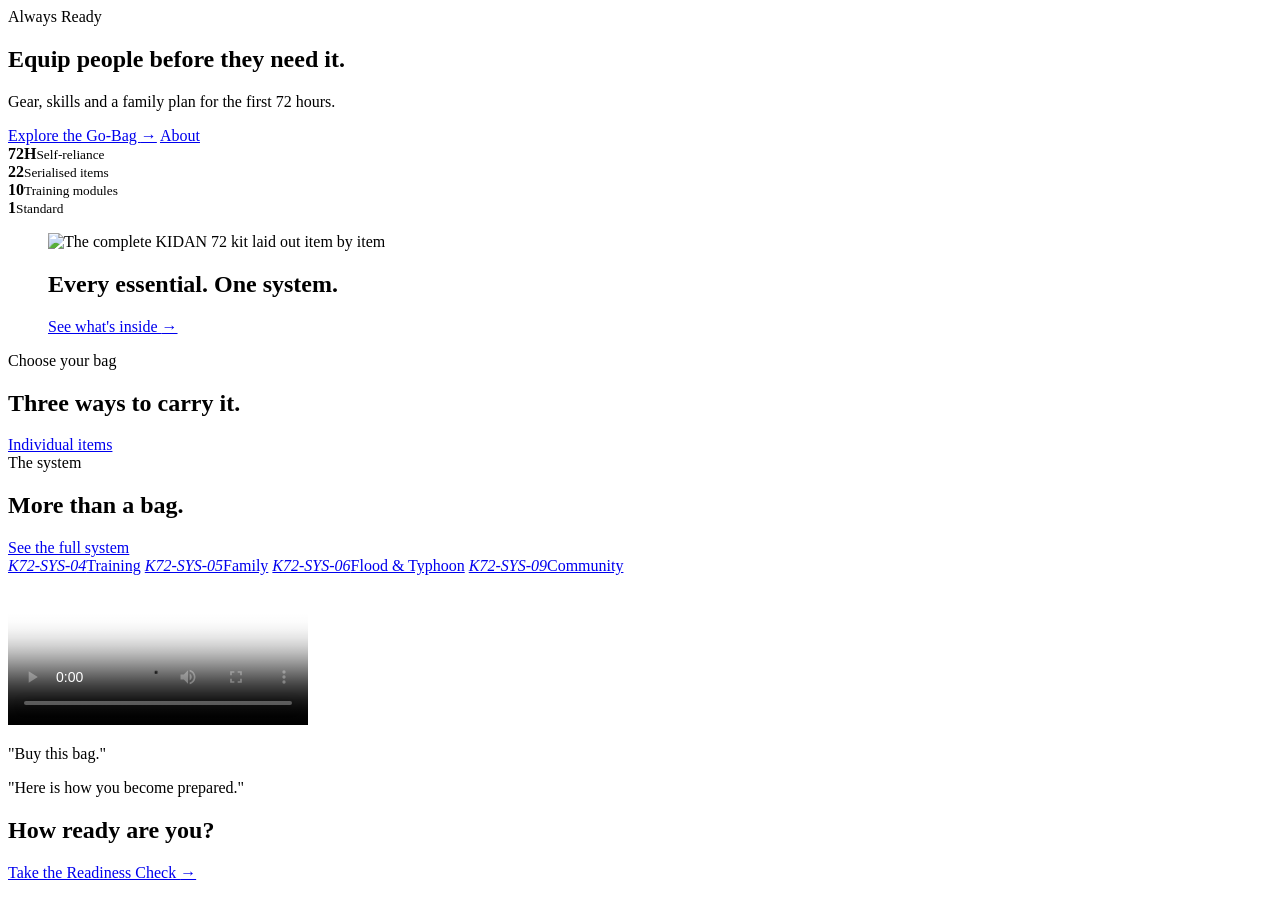
==== index.html @ 96b11bfc "Add files via upload" ====
<!DOCTYPE html>
<html lang="en">
<head>
  <meta charset="UTF-8">
  <meta name="viewport" content="width=device-width, initial-scale=1">
  <title>KIDAN 72 — Always Ready.</title>
  <meta name="description" content="KIDAN 72 is a Philippine typhoon and flood preparedness system: a serialised 72-hour Go-Bag, training, family drills and community readiness.">
  <meta property="og:title" content="KIDAN 72 — Always Ready.">
  <meta property="og:description" content="KIDAN 72 is a Philippine typhoon and flood preparedness system: a serialised 72-hour Go-Bag, training, family drills and community readiness.">
  <meta property="og:type" content="website">
  <meta name="theme-color" content="#F5F0E7">
  <link rel="icon" href="assets/img/favicon.png">
  <link rel="preconnect" href="https://fonts.googleapis.com">
  <link rel="preconnect" href="https://fonts.gstatic.com" crossorigin>
  <link rel="stylesheet" href="https://fonts.googleapis.com/css2?family=Barlow+Condensed:wght@500;600;700&family=Barlow:wght@400;500;600&family=IBM+Plex+Mono:wght@400;500&display=swap">
  <link rel="stylesheet" href="css/style.css">
</head>
<body data-page="home">
  <header id="site-header"></header>

  <main>
    <!-- Hero: full photo (wide photo on desktop, tall photo on phones) -->
    <section class="hero-bg">
      <div class="hero-bg-media" aria-hidden="true">
        <picture>
          <source media="(max-width: 760px)" srcset="assets/img/hero-phone.jpg">
          <img src="assets/img/hero.jpg" alt="" fetchpriority="high" onerror="this.remove()">
        </picture>
      </div>
      <div class="wrap">
        <div class="hero-copy">
          <span class="eyebrow">Always Ready</span>
          <h1>Equip people <span class="accent">before they need it.</span></h1>
          <p class="lede">Gear, skills and a family plan for the first 72 hours.</p>
          <div class="btn-row">
            <a class="btn btn-primary" href="gobag.html">Explore the Go-Bag <span class="arrow">→</span></a>
            <a class="btn btn-ghost" href="about.html">About</a>
          </div>
        </div>
      </div>
    </section>

    <!-- Key figures -->
    <div class="wrap">
      <div class="stats">
        <div class="stat"><b>72<span>H</span></b><small>Self-reliance</small></div>
        <div class="stat"><b>22</b><small>Serialised items</small></div>
        <div class="stat"><b>10</b><small>Training modules</small></div>
        <div class="stat"><b>1</b><small>Standard</small></div>
      </div>
    </div>

    <!-- Kit photo -->
    <section class="section">
      <div class="wrap">
        <figure class="photo-banner frame">
          <img src="assets/img/photo-kit.jpg" alt="The complete KIDAN 72 kit laid out item by item" loading="lazy">
          <figcaption>
            <h2>Every essential. One system.</h2>
            <a class="btn btn-primary" href="gobag.html">See what's inside <span class="arrow">→</span></a>
          </figcaption>
        </figure>
      </div>
    </section>

    <!-- Bags -->
    <section class="section sand">
      <div class="wrap">
        <div class="section-head split">
          <div class="stack">
            <span class="eyebrow">Choose your bag</span>
            <h2>Three ways to carry it.</h2>
          </div>
          <a class="btn btn-ghost" href="gobag.html#items">Individual items</a>
        </div>
        <div class="bag-lineup" id="bags"></div>
      </div>
    </section>

    <!-- System as photo tiles -->
    <section class="section">
      <div class="wrap">
        <div class="section-head split">
          <div class="stack">
            <span class="eyebrow">The system</span>
            <h2>More than a bag.</h2>
          </div>
          <a class="btn btn-ghost" href="system.html">See the full system</a>
        </div>
        <div class="tiles">
          <a class="tile tile-wide" href="training.html"><img src="assets/img/photo-training.jpg" alt="" loading="lazy"><span><em>K72-SYS-04</em>Training</span></a>
          <a class="tile" href="system.html#family"><img src="assets/img/photo-family.jpg" alt="" loading="lazy"><span><em>K72-SYS-05</em>Family</span></a>
          <a class="tile" href="system.html#flood"><img src="assets/img/photo-flood.jpg" alt="" loading="lazy"><span><em>K72-SYS-06</em>Flood &amp; Typhoon</span></a>
          <a class="tile tile-wide" href="system.html#community"><img src="assets/img/photo-community.jpg" alt="" loading="lazy"><span><em>K72-SYS-09</em>Community</span></a>
        </div>
      </div>
    </section>

    <!-- Film -->
    <section class="section sand">
      <div class="wrap film-solo">
        <div class="frame">
          <video src="assets/video/kidan72-system-film.mp4" poster="assets/img/posters/system-film.jpg" controls playsinline preload="metadata"></video>
        </div>
      </div>
    </section>

    <!-- Approach, in one line -->
    <section class="section tight">
      <div class="wrap statement">
        <p class="old">"Buy this bag."</p>
        <p class="new">"Here is how you become prepared."</p>
      </div>
    </section>

    <!-- CTA -->
    <section class="cta-band">
      <div class="wrap">
        <h2>How ready are you?</h2>
        <a class="btn" href="readiness.html">Take the Readiness Check <span class="arrow">→</span></a>
      </div>
    </section>
  </main>

  <footer id="site-footer"></footer>

  <script src="js/data.js"></script>
  <script src="js/site.js"></script>
  <script src="js/home.js"></script>
</body>
</html>
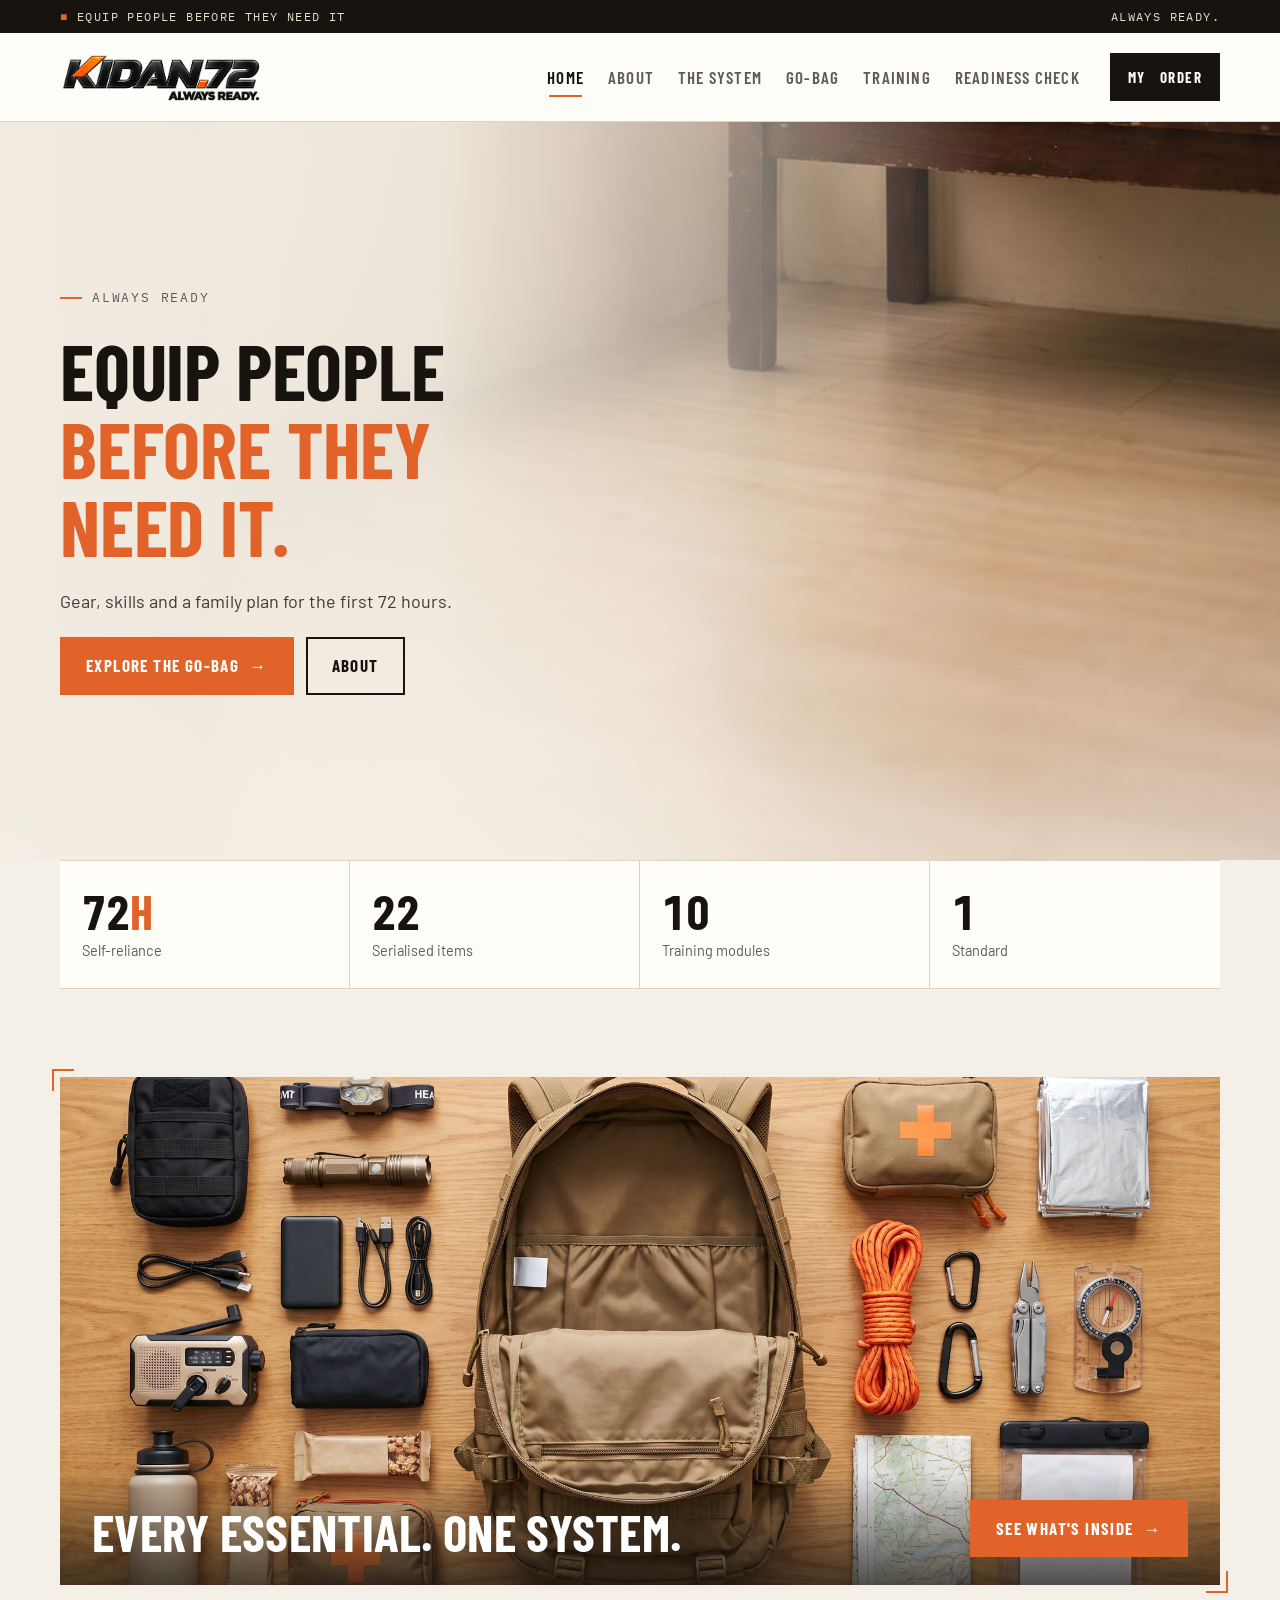
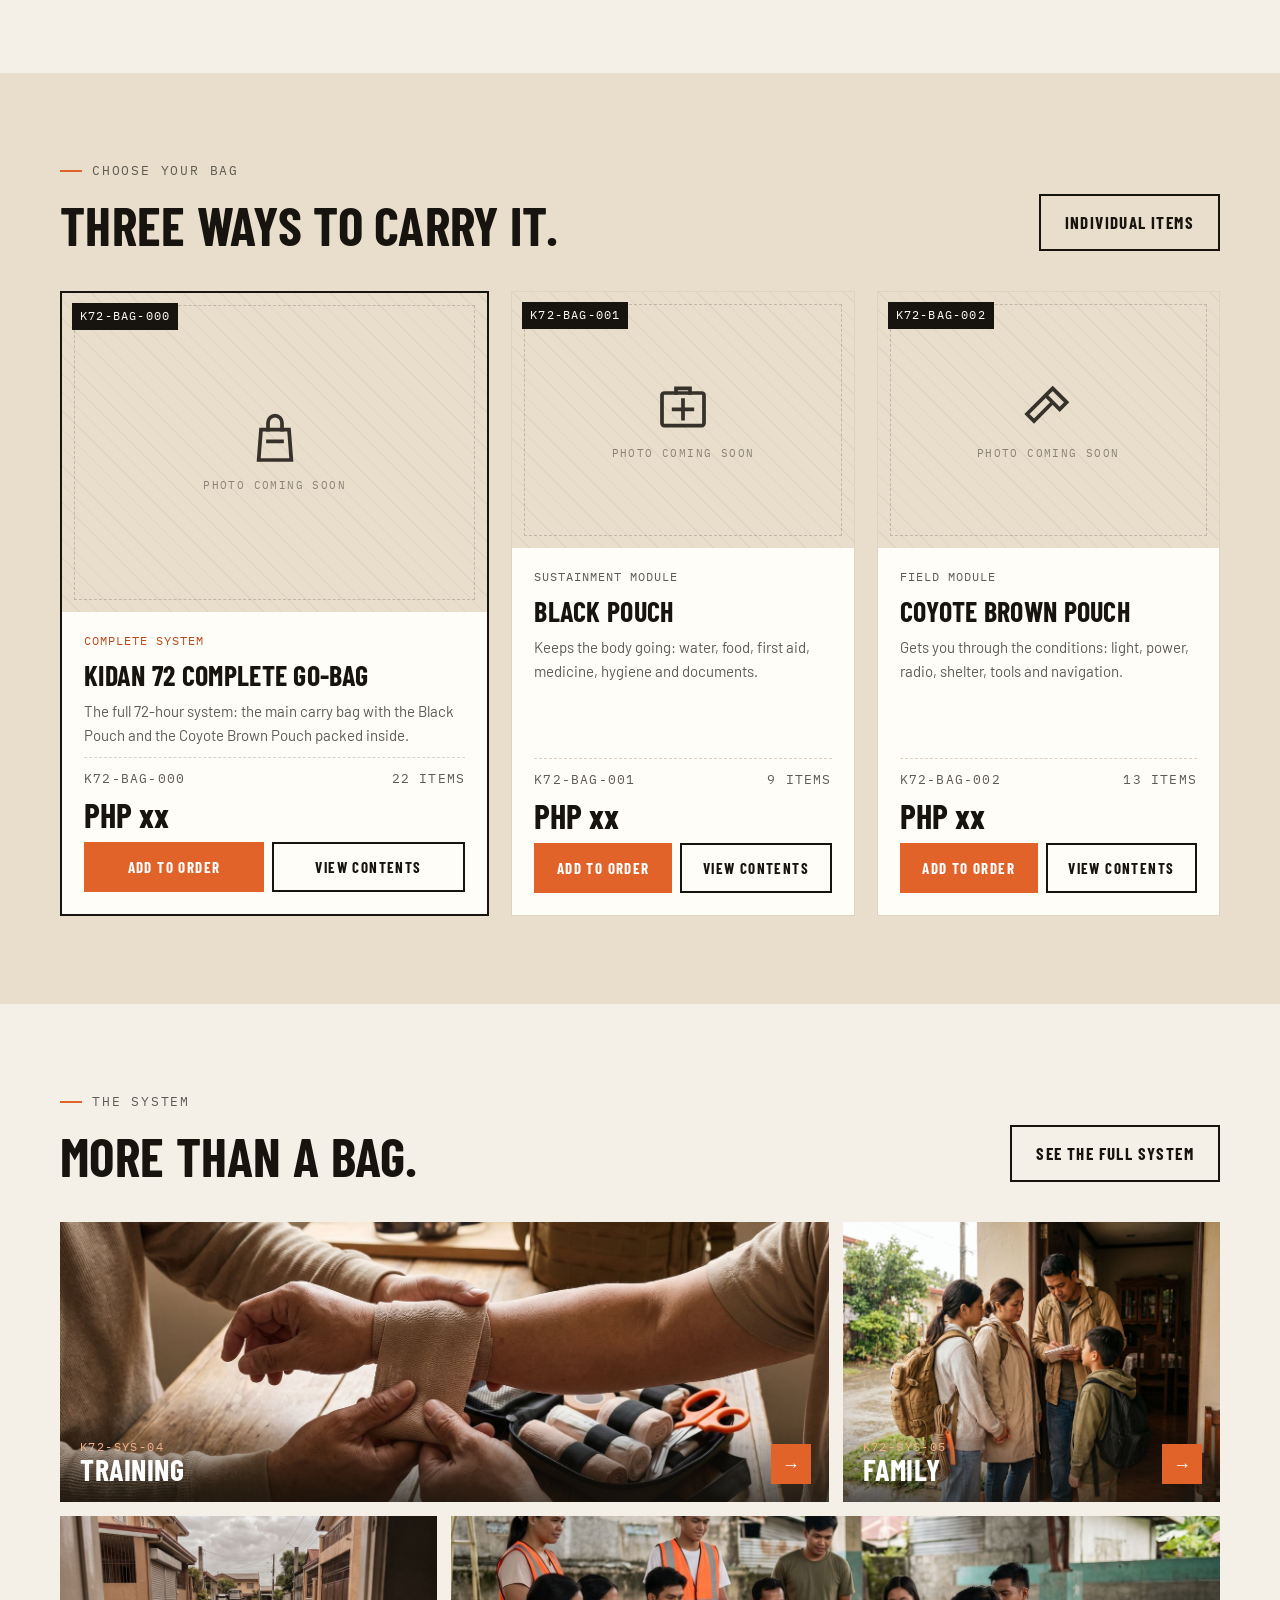
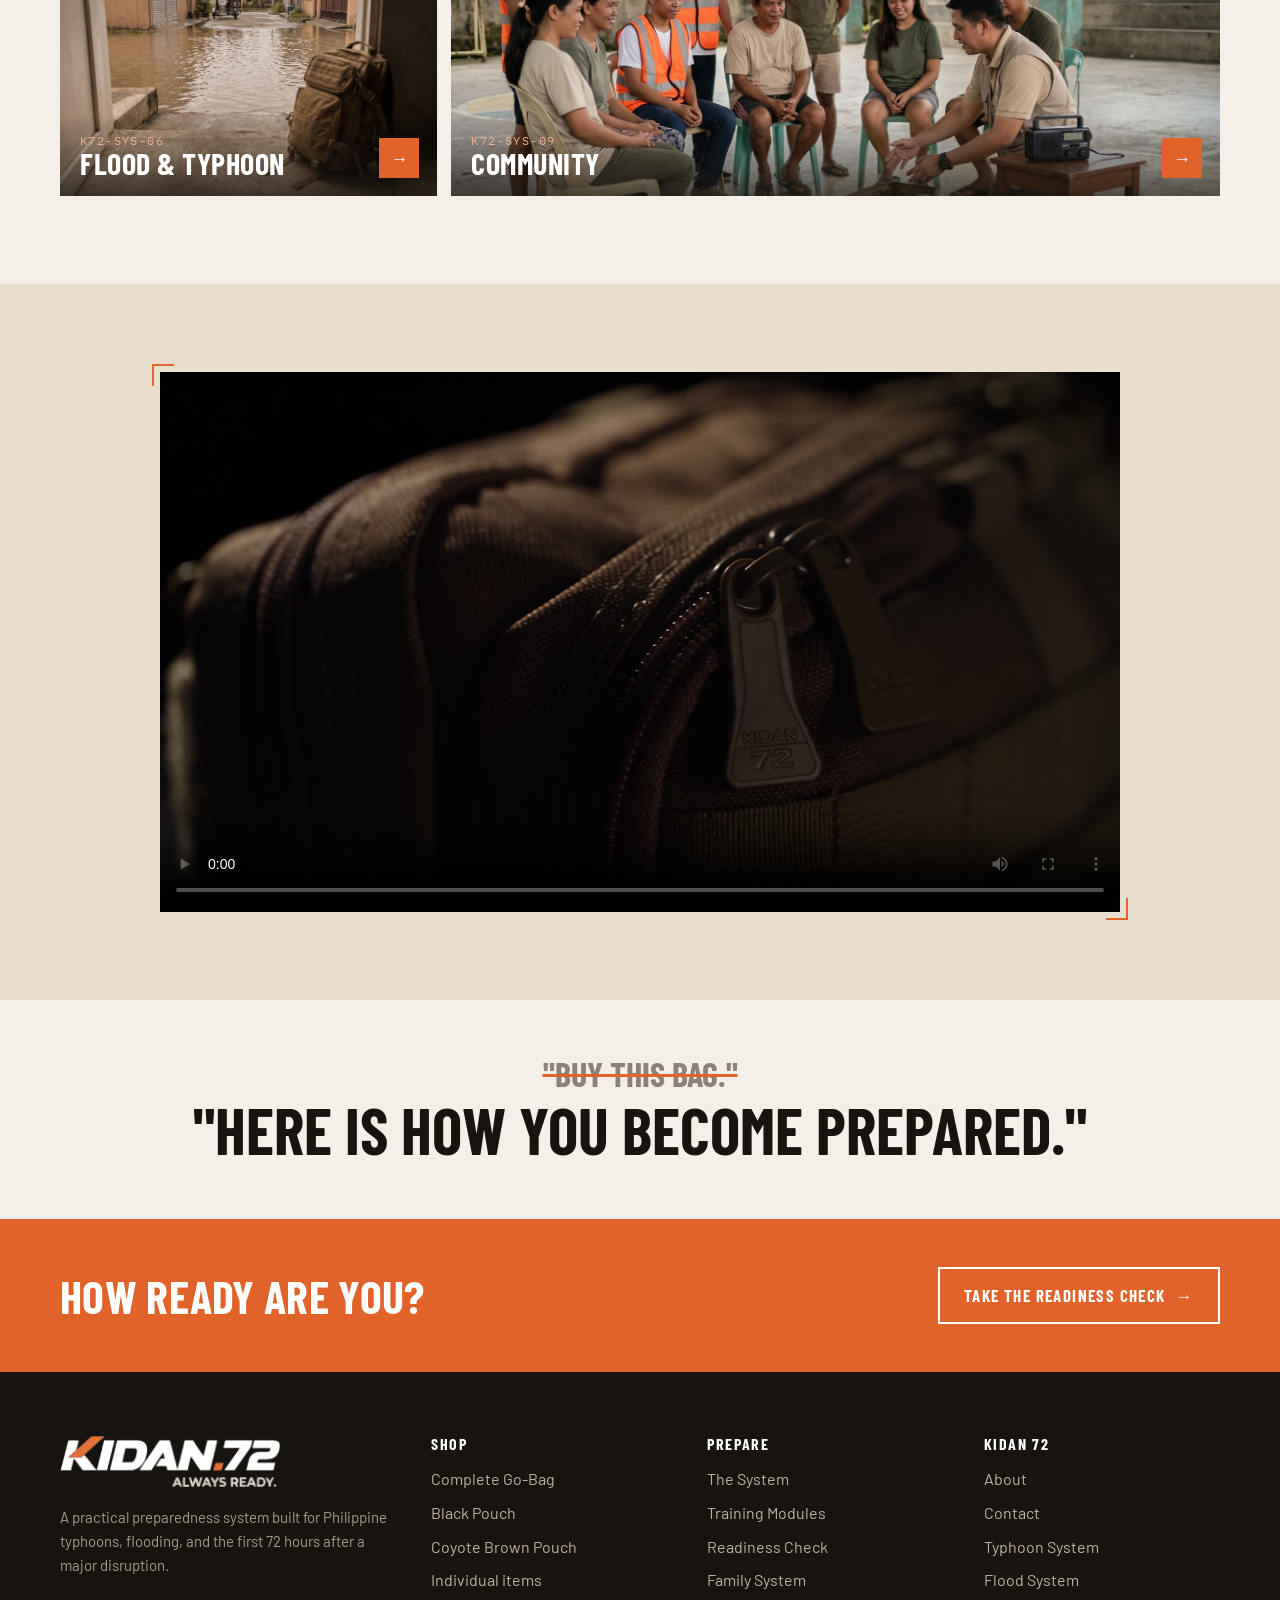
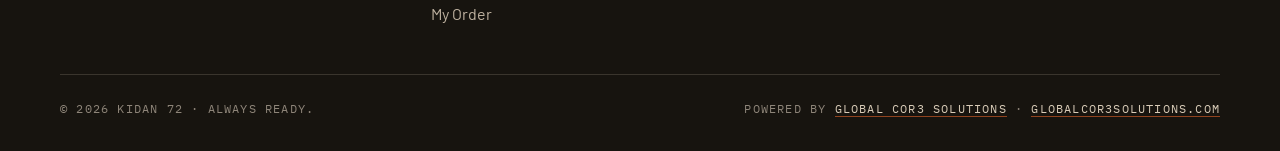
==== commit 6dd06e63: "Hero video and new gold logo" ====
--- a/index.html
+++ b/index.html
@@ -19,13 +19,14 @@
   <header id="site-header"></header>
 
   <main>
-    <!-- Hero: full photo (wide photo on desktop, tall photo on phones) -->
+    <!-- Hero: background video (photo shows first, and stays if the video can't play) -->
     <section class="hero-bg">
       <div class="hero-bg-media" aria-hidden="true">
         <picture>
           <source media="(max-width: 760px)" srcset="assets/img/hero-phone.jpg">
           <img src="assets/img/hero.jpg" alt="" fetchpriority="high" onerror="this.remove()">
         </picture>
+        <video class="hero-video" data-src="assets/video/kidan72-hero.mp4" data-src-mobile="assets/video/kidan72-hero-mobile.mp4" muted loop playsinline preload="none"></video>
       </div>
       <div class="wrap">
         <div class="hero-copy">
--- a/css/style.css
+++ b/css/style.css
@@ -0,0 +1,688 @@
+/* =========================================================
+   KIDAN 72 — Site stylesheet
+   Layout: light field-manual. Paper ground, black type,
+   orange used sparingly as the signal colour. Serial labels
+   and corner brackets carry the tactical character.
+   ========================================================= */
+
+:root {
+  /* Colour */
+  --paper: #F5F0E7;       /* page ground */
+  --card: #FFFDF8;        /* raised surfaces */
+  --sand: #E9DDCB;        /* soft panels */
+  --tan: #C59F78;         /* logo tan */
+  --ink: #17140F;         /* logo black */
+  --steel: #5E5A55;       /* "ALWAYS READY." grey */
+  --muted: #8A8279;
+  --orange: #E2632A;      /* logo orange */
+  --orange-dark: #B9481A;
+  --line: #DED2C0;
+  --ok: #3F7A4A;
+
+  /* Type */
+  --f-display: "Barlow Condensed", "Arial Narrow", Arial, sans-serif;
+  --f-body: "Barlow", "Segoe UI", Helvetica, Arial, sans-serif;
+  --f-mono: "IBM Plex Mono", ui-monospace, Menlo, Consolas, monospace;
+
+  /* Scale */
+  --s-1: 13px; --s0: 16px; --s1: 18px; --s2: 22px; --s3: 28px; --s4: 40px; --s5: 56px;
+  --wrap: 1200px;
+  --gutter: 20px;
+  color-scheme: light;
+}
+
+*, *::before, *::after { box-sizing: border-box; }
+html { scroll-behavior: smooth; }
+body {
+  margin: 0;
+  background: var(--paper);
+  color: var(--ink);
+  font-family: var(--f-body);
+  font-size: var(--s0);
+  line-height: 1.6;
+  -webkit-font-smoothing: antialiased;
+}
+img, video { max-width: 100%; display: block; }
+a { color: inherit; }
+:focus-visible { outline: 2px solid var(--orange); outline-offset: 3px; }
+@media (prefers-reduced-motion: reduce) { * { animation: none !important; transition: none !important; scroll-behavior: auto !important; } }
+
+.wrap { max-width: var(--wrap); margin: 0 auto; padding-inline: var(--gutter); }
+
+/* ---------- Type ---------- */
+h1, h2, h3, h4 { font-family: var(--f-display); font-weight: 700; text-transform: uppercase; line-height: 1; margin: 0; letter-spacing: .3px; text-wrap: balance; }
+h1 { font-size: clamp(44px, 6.4vw, 78px); letter-spacing: -.2px; }
+h2 { font-size: clamp(32px, 4.2vw, var(--s5)); }
+h3 { font-size: var(--s3); }
+h4 { font-size: var(--s2); }
+p { margin: 0; max-width: 66ch; }
+.lede { font-size: var(--s1); color: var(--steel); }
+.eyebrow {
+  font-family: var(--f-mono); font-size: var(--s-1); letter-spacing: 1.8px; text-transform: uppercase;
+  color: var(--steel); display: inline-flex; align-items: center; gap: 10px;
+}
+.eyebrow::before { content: ""; width: 22px; height: 2px; background: var(--orange); }
+.serial { font-family: var(--f-mono); font-size: 12.5px; letter-spacing: 1.2px; color: var(--steel); text-transform: uppercase; font-variant-numeric: tabular-nums; }
+.accent { color: var(--orange); }
+
+/* ---------- Header ---------- */
+.site-header { position: sticky; top: env(safe-area-inset-top, 0px); z-index: 50; background: rgba(255, 253, 248, .94); backdrop-filter: saturate(1.2) blur(8px); border-bottom: 1px solid var(--line); }
+.topline { background: var(--ink); color: #E9DDCB; font-family: var(--f-mono); font-size: 12px; letter-spacing: 1.4px; text-transform: uppercase; }
+.topline .wrap { display: flex; justify-content: space-between; gap: 16px; padding-block: 7px; flex-wrap: wrap; }
+.topline b { color: var(--orange); font-weight: 500; }
+.nav { display: flex; align-items: center; gap: 20px; padding-block: 14px; }
+.brand img { height: 34px; width: auto; }
+.menu { display: flex; gap: 4px; margin-left: auto; list-style: none; padding: 0; margin-block: 0; }
+.menu a {
+  display: block; padding: 8px 10px; white-space: nowrap; text-decoration: none; font-family: var(--f-display); font-weight: 600;
+  font-size: 17px; letter-spacing: 1.2px; text-transform: uppercase; color: var(--steel); position: relative;
+}
+.menu a:hover { color: var(--ink); }
+.menu a[aria-current="page"] { color: var(--ink); }
+.menu a[aria-current="page"]::after { content: ""; position: absolute; left: 12px; right: 12px; bottom: 2px; height: 2px; background: var(--orange); }
+.nav .btn { padding: 10px 18px; font-size: 15px; }
+.menu-toggle { display: none; margin-left: auto; background: none; border: 1px solid var(--ink); padding: 8px 12px; font-family: var(--f-display); font-weight: 700; letter-spacing: 1.2px; text-transform: uppercase; cursor: pointer; color: var(--ink); }
+
+@media (max-width: 1100px) {
+  .menu-toggle { display: inline-block; }
+  .nav { flex-wrap: wrap; gap: 12px; }
+  .nav .btn { display: none; }
+  .menu { display: none; width: 100%; flex-direction: column; margin-left: 0; border-top: 1px solid var(--line); padding-top: 8px; }
+  .menu.open { display: flex; }
+  .menu a[aria-current="page"]::after { left: 0; right: auto; width: 3px; top: 8px; bottom: 8px; height: auto; }
+  .topline .hide-sm { display: none; }
+}
+
+/* ---------- Buttons ---------- */
+.btn {
+  display: inline-flex; align-items: center; justify-content: center; gap: 10px;
+  font-family: var(--f-display); font-weight: 700; font-size: 17px; letter-spacing: 1.4px; text-transform: uppercase;
+  padding: 13px 24px; text-decoration: none; cursor: pointer; border: 2px solid var(--ink); color: var(--ink); background: transparent;
+  transition: background .15s, color .15s, transform .15s;
+}
+.btn:hover { transform: translateY(-1px); }
+.btn-primary { background: var(--orange); border-color: var(--orange); color: #fff; }
+.btn-primary:hover { background: var(--orange-dark); border-color: var(--orange-dark); }
+.btn-dark { background: var(--ink); color: var(--card); }
+.btn-dark:hover { background: #000; }
+.btn-ghost:hover { background: var(--ink); color: var(--card); }
+.btn .arrow { transition: transform .15s; }
+.btn:hover .arrow { transform: translateX(3px); }
+.btn-row { display: flex; flex-wrap: wrap; gap: 12px; }
+
+/* ---------- Sections ---------- */
+main { display: block; }
+.section { padding-block: 88px; }
+.section.tight { padding-block: 56px; }
+.section.sand { background: var(--sand); }
+.section.ink { background: var(--ink); color: var(--card); }
+.section.ink .eyebrow, .section.ink .lede { color: #C8BBA8; }
+.section-head { display: grid; gap: 14px; margin-bottom: 40px; }
+.section-head.split { grid-template-columns: minmax(0, 1fr) auto; align-items: end; }
+@media (max-width: 760px) { .section-head.split { grid-template-columns: 1fr; } }
+
+/* Bracketed frame — the tactical device, used on media and key panels */
+.frame { position: relative; }
+.frame::before, .frame::after { content: ""; position: absolute; width: 22px; height: 22px; border: 2px solid var(--orange); z-index: 2; pointer-events: none; }
+.frame::before { top: -8px; left: -8px; border-right: 0; border-bottom: 0; }
+.frame::after { bottom: -8px; right: -8px; border-left: 0; border-top: 0; }
+
+/* ---------- Page hero (inner pages) ---------- */
+.page-hero { padding-block: 64px 48px; border-bottom: 1px solid var(--line); background:
+  linear-gradient(var(--paper), var(--paper)) padding-box,
+  repeating-linear-gradient(90deg, transparent 0 79px, rgba(23,20,15,.04) 79px 80px); }
+.page-hero .wrap { display: grid; gap: 16px; }
+.breadcrumb { font-family: var(--f-mono); font-size: 12.5px; letter-spacing: 1.2px; text-transform: uppercase; color: var(--muted); }
+.breadcrumb a { text-decoration: none; color: var(--steel); }
+.breadcrumb a:hover { color: var(--orange); }
+
+/* ---------- Home hero ---------- */
+.hero { padding-block: 64px 80px; position: relative; overflow: hidden; }
+.hero .wrap { display: grid; grid-template-columns: minmax(0, 1fr) minmax(0, 1.05fr); gap: 56px; align-items: center; }
+.hero-copy { display: grid; gap: 22px; }
+.hero h1 .accent { display: block; }
+.hero-media { background: var(--sand); }
+.hero-media video { width: 100%; aspect-ratio: 16 / 9; object-fit: cover; background: var(--tan); }
+.hero-caption { display: flex; justify-content: space-between; gap: 12px; padding: 10px 2px 0; }
+@media (max-width: 900px) { .hero .wrap { grid-template-columns: 1fr; gap: 40px; } }
+
+.stats { display: grid; grid-template-columns: repeat(4, minmax(0, 1fr)); border-top: 1px solid var(--line); border-bottom: 1px solid var(--line); background: var(--card); }
+.stat { padding: 26px 22px; border-right: 1px solid var(--line); display: grid; gap: 4px; }
+.stat:last-child { border-right: 0; }
+.stat b { font-family: var(--f-display); font-size: 48px; line-height: 1; font-weight: 700; font-variant-numeric: tabular-nums; }
+.stat b span { color: var(--orange); }
+.stat small { color: var(--steel); font-size: 14.5px; }
+@media (max-width: 760px) { .stats { grid-template-columns: repeat(2, minmax(0, 1fr)); } .stat:nth-child(2) { border-right: 0; } .stat:nth-child(-n+2) { border-bottom: 1px solid var(--line); } }
+
+/* ---------- Film block ---------- */
+.film { display: grid; grid-template-columns: minmax(0, 1.4fr) minmax(0, 1fr); gap: 48px; align-items: center; }
+.film video { width: 100%; aspect-ratio: 16 / 9; background: #000; }
+.film .copy { display: grid; gap: 18px; }
+@media (max-width: 900px) { .film { grid-template-columns: 1fr; } }
+
+/* ---------- System components ---------- */
+.components { display: grid; grid-template-columns: repeat(auto-fill, minmax(260px, 1fr)); gap: 1px; background: var(--line); border: 1px solid var(--line); }
+.component { background: var(--card); padding: 26px 24px; display: grid; gap: 10px; align-content: start; text-decoration: none; transition: background .15s; }
+.component:hover { background: #fff; }
+.component:hover h4 { color: var(--orange); }
+.component p { color: var(--steel); font-size: 15px; }
+.component .serial { color: var(--orange); }
+
+/* ---------- Approach chain ---------- */
+.chain { display: flex; flex-wrap: wrap; gap: 8px; align-items: center; }
+.chain span { color: var(--ink); font-family: var(--f-display); font-weight: 600; letter-spacing: 1px; text-transform: uppercase; font-size: 17px; padding: 8px 14px; border: 1px solid currentColor; }
+.chain i { font-style: normal; color: var(--orange); }
+.chain span.end { background: var(--orange); border-color: var(--orange); color: #fff; }
+
+.compare { display: grid; grid-template-columns: 1fr 1fr; gap: 20px; margin-block: 32px; }
+.compare > div { padding: 28px; border: 1px solid var(--line); background: var(--card); display: grid; gap: 8px; }
+.compare .q { font-family: var(--f-display); font-weight: 700; font-size: 34px; text-transform: uppercase; line-height: 1.05; }
+.compare .old .q { color: #8E8579; text-decoration: line-through; text-decoration-color: var(--orange); text-decoration-thickness: 3px; }
+.compare .new { background: #FBE9DF; border-color: var(--orange); }
+@media (max-width: 760px) { .compare { grid-template-columns: 1fr; } }
+
+/* ---------- Catalog (Go-Bag) ---------- */
+.bag-feature { display: grid; grid-template-columns: minmax(0, 1.15fr) minmax(0, 1fr); gap: 48px; align-items: center; }
+@media (max-width: 900px) { .bag-feature { grid-template-columns: 1fr; } }
+.bag-specs { display: grid; gap: 0; margin: 0; }
+.bag-specs div { display: grid; grid-template-columns: 150px minmax(0, 1fr); gap: 12px; padding: 12px 0; border-bottom: 1px solid var(--line); }
+.bag-specs dt { font-family: var(--f-mono); font-size: 12.5px; letter-spacing: 1.2px; text-transform: uppercase; color: var(--muted); padding-top: 3px; }
+.bag-specs dd { margin: 0; }
+
+.toolbar { display: flex; flex-wrap: wrap; gap: 16px; justify-content: space-between; align-items: center; margin-bottom: 24px; }
+.filters { display: flex; flex-wrap: wrap; gap: 6px; }
+.filters button {
+  font-family: var(--f-display); font-weight: 600; font-size: 15px; letter-spacing: 1px; text-transform: uppercase;
+  padding: 7px 14px; border: 1px solid var(--line); background: var(--card); color: var(--steel); cursor: pointer;
+}
+.filters button:hover { border-color: var(--ink); color: var(--ink); }
+.filters button[aria-pressed="true"] { background: var(--ink); border-color: var(--ink); color: var(--card); }
+.count { font-family: var(--f-mono); font-size: 13px; color: var(--muted); letter-spacing: 1px; }
+
+.catalog { display: grid; grid-template-columns: repeat(auto-fill, minmax(250px, 1fr)); gap: 22px; }
+.item {
+  display: grid; grid-template-rows: auto 1fr; text-decoration: none; background: var(--card); border: 1px solid var(--line);
+  transition: border-color .15s, transform .15s, box-shadow .15s;
+}
+.item:hover { border-color: var(--ink); transform: translateY(-3px); box-shadow: 0 12px 28px -18px rgba(23, 20, 15, .45); }
+.item-body { padding: 16px 18px 18px; display: grid; gap: 8px; grid-template-rows: auto auto 1fr auto; }
+.item-body h3 { font-size: 23px; }
+.item-body p { color: var(--steel); font-size: 14.5px; }
+.item-foot { display: flex; justify-content: space-between; align-items: center; padding-top: 12px; border-top: 1px dashed var(--line); font-family: var(--f-display); font-weight: 700; letter-spacing: 1.2px; text-transform: uppercase; font-size: 14px; }
+.item-foot .go { color: var(--orange); }
+.tag { font-family: var(--f-mono); font-size: 11.5px; letter-spacing: 1px; text-transform: uppercase; color: var(--steel); }
+
+/* Photo slot: shows the product photo when it exists, a specimen plate when it doesn't */
+.photo { position: relative; aspect-ratio: 4 / 3; background: var(--sand); overflow: hidden; }
+.photo img { width: 100%; height: 100%; object-fit: cover; }
+.photo .sn-badge { position: absolute; left: 10px; top: 10px; background: var(--ink); color: var(--card); font-family: var(--f-mono); font-size: 11.5px; letter-spacing: 1.2px; padding: 4px 8px; z-index: 2; }
+.photo .placeholder { position: absolute; inset: 0; display: none; place-items: center; align-content: center; gap: 10px; color: var(--steel);
+  background:
+    linear-gradient(var(--sand), var(--sand)) padding-box,
+    repeating-linear-gradient(45deg, transparent 0 10px, rgba(23,20,15,.035) 10px 11px);
+  background-image: repeating-linear-gradient(45deg, transparent 0 12px, rgba(23,20,15,.045) 12px 13px); }
+.photo .placeholder svg { width: 56px; height: 56px; color: var(--ink); opacity: .85; }
+.photo .placeholder small { font-family: var(--f-mono); font-size: 11px; letter-spacing: 1.4px; text-transform: uppercase; color: var(--muted); }
+.photo .ticks { position: absolute; inset: 12px; border: 1px dashed rgba(23,20,15,.18); pointer-events: none; display: none; }
+.photo.no-photo img { display: none; }
+.photo.no-photo .placeholder, .photo.no-photo .ticks { display: grid; }
+.photo.large { aspect-ratio: 4 / 3; }
+.photo.large .placeholder svg { width: 96px; height: 96px; }
+
+/* ---------- Item detail ---------- */
+.detail { display: grid; grid-template-columns: minmax(0, 1fr) minmax(0, 1fr); gap: 56px; align-items: start; }
+@media (max-width: 900px) { .detail { grid-template-columns: 1fr; gap: 36px; } }
+.detail-info { display: grid; gap: 22px; }
+.detail-info h1 { font-size: clamp(40px, 5.4vw, 64px); }
+.spec-table { display: grid; margin: 0; border-top: 2px solid var(--ink); }
+.spec-table div { display: grid; grid-template-columns: 140px minmax(0, 1fr); gap: 12px; padding: 11px 0; border-bottom: 1px solid var(--line); font-size: 15.5px; }
+.spec-table dt { font-family: var(--f-mono); font-size: 12px; letter-spacing: 1.2px; text-transform: uppercase; color: var(--muted); padding-top: 3px; }
+.spec-table dd { margin: 0; }
+.video-link {
+  display: grid; grid-template-columns: auto minmax(0, 1fr) auto; gap: 18px; align-items: center; text-decoration: none;
+  padding: 18px 20px; background: var(--ink); color: var(--card); transition: background .15s;
+}
+.video-link:hover { background: #000; }
+.video-link .play { width: 52px; height: 52px; display: grid; place-items: center; background: var(--orange); }
+.video-link .play svg { width: 20px; height: 20px; }
+.video-link strong { font-family: var(--f-display); font-size: 22px; letter-spacing: .6px; text-transform: uppercase; display: block; line-height: 1.1; }
+.video-link small { color: #C8BBA8; font-size: 13.5px; }
+.video-link .ext { font-family: var(--f-mono); font-size: 12px; letter-spacing: 1px; color: var(--orange); }
+
+.howto { display: grid; gap: 28px; }
+.steps { list-style: none; margin: 0; padding: 0; display: grid; gap: 14px; counter-reset: s; }
+.steps li { counter-increment: s; display: grid; grid-template-columns: 46px minmax(0, 1fr); gap: 16px; align-items: start; }
+.steps li::before { content: counter(s, decimal-leading-zero); font-family: var(--f-mono); font-size: 14px; text-align: center; padding: 5px 0; border: 1px solid var(--ink); }
+.note { padding: 16px 20px; border-left: 3px solid var(--orange); background: var(--card); font-size: 15.5px; }
+.note strong { font-family: var(--f-display); text-transform: uppercase; letter-spacing: 1px; }
+.two-col { display: grid; grid-template-columns: minmax(0, 1.3fr) minmax(0, 1fr); gap: 40px; align-items: start; }
+@media (max-width: 900px) { .two-col { grid-template-columns: 1fr; } }
+.pager { display: flex; justify-content: space-between; gap: 12px; flex-wrap: wrap; border-top: 1px solid var(--line); padding-top: 28px; }
+.pager a { text-decoration: none; display: grid; gap: 2px; }
+.pager a:last-child { text-align: right; }
+.pager strong { font-family: var(--f-display); font-size: 22px; text-transform: uppercase; }
+.pager a:hover strong { color: var(--orange); }
+
+/* ---------- Training ---------- */
+.modules { display: grid; gap: 0; border-top: 2px solid var(--ink); }
+.module { border-bottom: 1px solid var(--line); }
+.module summary { list-style: none; cursor: pointer; display: grid; grid-template-columns: 70px minmax(0, 1fr) auto; gap: 20px; align-items: center; padding: 22px 4px; }
+.module summary::-webkit-details-marker { display: none; }
+.module .code { font-family: var(--f-display); font-weight: 700; font-size: 44px; line-height: 1; color: var(--orange); }
+.module summary h3 { font-size: 26px; }
+.module summary p { color: var(--steel); font-size: 15px; margin-top: 4px; }
+.module .toggle { font-family: var(--f-mono); font-size: 22px; width: 36px; height: 36px; display: grid; place-items: center; border: 1px solid var(--ink); transition: transform .2s; }
+.module[open] .toggle { transform: rotate(45deg); background: var(--ink); color: var(--card); }
+.module summary:hover h3 { color: var(--orange); }
+.module-body { display: grid; grid-template-columns: minmax(0, 1.2fr) minmax(0, 1fr); gap: 32px; padding: 0 4px 30px 94px; }
+@media (max-width: 760px) { .module-body { grid-template-columns: 1fr; padding-left: 4px; } .module summary { grid-template-columns: 50px minmax(0, 1fr) auto; gap: 12px; } .module .code { font-size: 34px; } }
+
+/* ---------- Systems ---------- */
+.subnav { display: flex; flex-wrap: wrap; gap: 8px; }
+.subnav a { font-family: var(--f-mono); font-size: 12.5px; letter-spacing: 1.2px; text-transform: uppercase; text-decoration: none; padding: 7px 12px; border: 1px solid var(--line); background: var(--card); color: var(--steel); }
+.subnav a:hover { border-color: var(--ink); color: var(--ink); }
+.sys { display: grid; grid-template-columns: 300px minmax(0, 1fr); gap: 48px; padding-block: 64px; border-bottom: 1px solid var(--line); scroll-margin-top: 120px; }
+.sys:last-child { border-bottom: 0; }
+.sys-head { display: grid; gap: 12px; align-content: start; }
+.sys-head .serial { color: var(--orange); }
+.sys-head p { color: var(--steel); font-size: 15.5px; }
+@media (max-width: 900px) { .sys { grid-template-columns: 1fr; gap: 24px; padding-block: 48px; } }
+.phase-row { display: grid; grid-template-columns: 110px minmax(0, 1fr); gap: 18px; align-items: center; padding-block: 14px; border-bottom: 1px dashed var(--line); }
+.phase-row:last-child { border-bottom: 0; }
+.phase-row .lbl { font-family: var(--f-mono); font-size: 13px; letter-spacing: 1.6px; color: var(--orange); }
+.flow { display: flex; flex-wrap: wrap; gap: 6px; align-items: center; }
+.flow span { font-family: var(--f-display); font-weight: 600; text-transform: uppercase; letter-spacing: .8px; padding: 6px 12px; background: var(--card); border: 1px solid var(--line); font-size: 16px; }
+.flow i { font-style: normal; color: var(--muted); }
+.cols { display: grid; grid-template-columns: repeat(2, minmax(0, 1fr)); gap: 20px; }
+.cols.three { grid-template-columns: repeat(3, minmax(0, 1fr)); }
+@media (max-width: 760px) { .cols, .cols.three { grid-template-columns: 1fr; } }
+.panel { background: var(--card); border: 1px solid var(--line); padding: 24px; display: grid; gap: 12px; align-content: start; }
+.panel h4 { font-size: 22px; }
+.panel .serial { color: var(--orange); }
+.ticklist { list-style: none; margin: 0; padding: 0; display: grid; gap: 8px; }
+.ticklist li { display: grid; grid-template-columns: 16px minmax(0, 1fr); gap: 10px; font-size: 15.5px; }
+.ticklist li::before { content: ""; width: 9px; height: 9px; margin-top: 8px; background: var(--orange); }
+.datatable { width: 100%; border-collapse: collapse; font-size: 15.5px; background: var(--card); }
+.datatable th, .datatable td { text-align: left; padding: 12px 14px; border-bottom: 1px solid var(--line); vertical-align: top; }
+.datatable th { font-family: var(--f-mono); font-size: 12px; letter-spacing: 1.2px; text-transform: uppercase; color: var(--muted); font-weight: 500; width: 190px; }
+.table-scroll { overflow-x: auto; border: 1px solid var(--line); }
+
+/* ---------- Readiness ---------- */
+.ready-grid { display: grid; grid-template-columns: minmax(0, 1.5fr) minmax(0, 1fr); gap: 40px; align-items: start; }
+@media (max-width: 900px) { .ready-grid { grid-template-columns: 1fr; } }
+.checks { display: grid; gap: 10px; }
+.check { display: grid; grid-template-columns: 30px minmax(0, 1fr) auto; gap: 16px; align-items: center; padding: 18px 20px; background: var(--card); border: 1px solid var(--line); cursor: pointer; transition: border-color .15s; }
+.check:hover { border-color: var(--ink); }
+.check input { appearance: none; width: 26px; height: 26px; border: 2px solid var(--ink); margin: 0; display: grid; place-items: center; cursor: pointer; background: #fff; }
+.check input:checked { background: var(--orange); border-color: var(--orange); }
+.check input:checked::after { content: ""; width: 11px; height: 6px; border: 3px solid #fff; border-top: 0; border-right: 0; transform: rotate(-45deg) translate(1px, -1px); }
+.check .serial { white-space: nowrap; }
+.check:has(input:checked) { border-color: var(--orange); }
+.scorecard { position: sticky; top: 130px; background: var(--card); border: 1px solid var(--line); padding: 28px; display: grid; gap: 14px; }
+.scorecard .pct { font-family: var(--f-display); font-weight: 700; font-size: 96px; line-height: .9; font-variant-numeric: tabular-nums; }
+.meter { height: 10px; background: var(--sand); position: relative; }
+.meter i { position: absolute; inset: 0 auto 0 0; background: var(--orange); transition: width .3s; }
+.scorecard .status { font-family: var(--f-display); font-weight: 700; text-transform: uppercase; letter-spacing: 1.4px; font-size: 24px; }
+@media (max-width: 900px) { .scorecard { position: static; } }
+
+/* ---------- About ---------- */
+.prose { display: grid; gap: 18px; }
+.prose p { font-size: 17px; }
+.pillars3 { display: grid; grid-template-columns: repeat(3, minmax(0, 1fr)); gap: 20px; }
+@media (max-width: 900px) { .pillars3 { grid-template-columns: 1fr; } }
+.contact-card { display: grid; gap: 0; margin: 0; }
+.contact-card div { display: grid; grid-template-columns: 120px minmax(0, 1fr); gap: 12px; padding: 14px 0; border-bottom: 1px solid var(--line); }
+.contact-card dt { font-family: var(--f-mono); font-size: 12px; letter-spacing: 1.2px; text-transform: uppercase; color: var(--muted); padding-top: 3px; }
+.contact-card dd { margin: 0; font-size: 17px; }
+
+/* ---------- CTA band ---------- */
+.cta-band { background: var(--orange); color: #fff; }
+.cta-band .wrap { display: flex; flex-wrap: wrap; justify-content: space-between; align-items: center; gap: 24px; padding-block: 48px; }
+.cta-band h2 { font-size: clamp(30px, 4vw, 46px); }
+.cta-band .btn { border-color: #fff; color: #fff; }
+.cta-band .btn:hover { background: #fff; color: var(--orange-dark); }
+
+/* ---------- Footer ---------- */
+.site-footer { background: var(--ink); color: #D9CCB8; padding-block: 64px 32px; }
+.foot-grid { display: grid; grid-template-columns: minmax(0, 1.4fr) repeat(3, minmax(0, 1fr)); gap: 40px; }
+.foot-grid img { width: 220px; }
+.foot-grid h4 { font-size: 16px; letter-spacing: 1.6px; color: #fff; margin-bottom: 14px; }
+.foot-grid ul { list-style: none; margin: 0; padding: 0; display: grid; gap: 8px; }
+.foot-grid a { text-decoration: none; color: #BFB2A0; }
+.foot-grid a:hover { color: var(--orange); }
+.foot-grid p { color: #A89B88; font-size: 15px; margin-top: 18px; }
+.foot-base { display: flex; flex-wrap: wrap; justify-content: space-between; gap: 12px; margin-top: 48px; padding-top: 24px; border-top: 1px solid rgba(217, 204, 184, .18); font-family: var(--f-mono); font-size: 12px; letter-spacing: 1.2px; text-transform: uppercase; color: #8E8579; }
+@media (max-width: 900px) { .foot-grid { grid-template-columns: 1fr 1fr; } .foot-grid > div:first-child { grid-column: 1 / -1; } }
+@media (max-width: 520px) { .foot-grid { grid-template-columns: 1fr; } }
+
+/* ---------- Utilities ---------- */
+.stack { display: grid; gap: 16px; }
+.mt-lg { margin-top: 40px; }
+.center-sm { text-align: left; }
+.sr-only { position: absolute; width: 1px; height: 1px; overflow: hidden; clip: rect(0 0 0 0); white-space: nowrap; }
+.module { scroll-margin-top: 130px; }
+
+@media (min-width: 1100px) { .components { grid-template-columns: repeat(5, minmax(0, 1fr)); } }
+@media (min-width: 620px) and (max-width: 1099px) { .components { grid-template-columns: repeat(2, minmax(0, 1fr)); } }
+
+/* =========================================================
+   Shop additions — bags, prices, order list
+   ========================================================= */
+
+/* Header order button */
+.order-btn {
+  display: inline-flex; align-items: center; gap: 10px; text-decoration: none; white-space: nowrap;
+  font-family: var(--f-display); font-weight: 700; font-size: 15px; letter-spacing: 1.4px; text-transform: uppercase;
+  padding: 10px 16px; background: var(--ink); color: var(--card); border: 2px solid var(--ink);
+}
+.order-btn:hover, .order-btn.active { background: var(--orange); border-color: var(--orange); }
+.badge { min-width: 22px; height: 22px; padding: 0 6px; display: inline-grid; place-items: center; background: var(--orange); color: #fff; font-family: var(--f-mono); font-size: 12px; letter-spacing: 0; }
+.order-btn:hover .badge, .order-btn.active .badge { background: var(--ink); }
+@media (max-width: 1100px) { .order-btn { margin-left: auto; } .menu-toggle { margin-left: 0; } .order-btn { padding: 8px 12px; font-size: 14px; } }
+
+/* Item cards (now articles with links and an add button) */
+.item h3 a { text-decoration: none; }
+.item h3 a:hover { color: var(--orange); }
+.item-photo { display: block; }
+.item-body { grid-template-rows: auto auto 1fr auto auto; }
+.price { font-family: var(--f-display); font-weight: 700; font-size: 20px; letter-spacing: .4px; color: var(--ink); text-transform: none; }
+.item-actions { display: flex; justify-content: space-between; align-items: center; gap: 10px; }
+.link-more { font-family: var(--f-display); font-weight: 700; letter-spacing: 1.2px; text-transform: uppercase; font-size: 14px; color: var(--orange); text-decoration: none; }
+.link-more:hover { color: var(--orange-dark); }
+.btn-mini {
+  font-family: var(--f-display); font-weight: 700; font-size: 14px; letter-spacing: 1.2px; text-transform: uppercase;
+  padding: 7px 12px; background: var(--card); border: 1.5px solid var(--ink); color: var(--ink); cursor: pointer;
+}
+.btn-mini:hover { background: var(--ink); color: var(--card); }
+
+/* Bag lineup */
+.bag-lineup { display: grid; grid-template-columns: 1.25fr 1fr 1fr; gap: 22px; align-items: stretch; }
+@media (max-width: 1000px) { .bag-lineup { grid-template-columns: 1fr 1fr; } .bag-card.featured { grid-column: 1 / -1; } }
+@media (max-width: 640px) { .bag-lineup { grid-template-columns: 1fr; } }
+.bag-card { background: var(--card); border: 1px solid var(--line); display: grid; grid-template-rows: auto 1fr; }
+.bag-card.featured { border: 2px solid var(--ink); }
+.bag-card > a { display: block; }
+.bag-body { padding: 20px 22px 22px; display: grid; gap: 10px; grid-template-rows: auto auto 1fr auto auto auto; }
+.bag-body h3 { font-size: 28px; }
+.bag-body h3 a { text-decoration: none; }
+.bag-body h3 a:hover { color: var(--orange); }
+.bag-body p { color: var(--steel); font-size: 15px; }
+.bag-meta { display: flex; justify-content: space-between; gap: 10px; padding-top: 10px; border-top: 1px dashed var(--line); }
+.bag-price { font-family: var(--f-display); font-weight: 700; font-size: 34px; line-height: 1; }
+.bag-actions { display: flex; flex-wrap: wrap; gap: 8px; }
+.bag-actions .btn { padding: 11px 16px; font-size: 15px; flex: 1 1 auto; }
+.bag-card.featured .tag { color: var(--orange-dark); }
+
+/* Detail page: price + add */
+.buy-box { display: grid; gap: 14px; padding: 20px; background: var(--card); border: 1px solid var(--line); }
+.buy-box .bag-price { font-size: 40px; }
+.buy-row { display: flex; flex-wrap: wrap; gap: 10px; align-items: center; }
+.qty { display: inline-flex; border: 2px solid var(--ink); }
+.qty button { width: 40px; border: 0; background: var(--card); font-size: 20px; cursor: pointer; color: var(--ink); }
+.qty button:hover { background: var(--sand); }
+.qty input { width: 52px; border: 0; border-inline: 1px solid var(--line); text-align: center; font-family: var(--f-mono); font-size: 16px; background: #fff; color: var(--ink); -moz-appearance: textfield; }
+.qty input::-webkit-outer-spin-button, .qty input::-webkit-inner-spin-button { -webkit-appearance: none; margin: 0; }
+.contents-list { display: grid; gap: 0; border-top: 2px solid var(--ink); }
+.contents-list a { display: grid; grid-template-columns: 40px minmax(0, 1fr) auto; gap: 14px; align-items: center; padding: 12px 4px; border-bottom: 1px solid var(--line); text-decoration: none; }
+.contents-list a:hover { background: var(--card); }
+.contents-list a:hover strong { color: var(--orange); }
+.contents-list .ci { width: 40px; height: 40px; display: grid; place-items: center; background: var(--sand); }
+.contents-list .ci svg { width: 22px; height: 22px; }
+.contents-list strong { font-family: var(--f-display); font-size: 19px; text-transform: uppercase; letter-spacing: .4px; display: block; line-height: 1.1; }
+.pouch-group { display: grid; gap: 10px; }
+.pouch-group + .pouch-group { margin-top: 28px; }
+
+/* Toast */
+.toast {
+  position: fixed; left: 50%; bottom: calc(24px + env(safe-area-inset-bottom, 0px)); transform: translate(-50%, 20px); opacity: 0; pointer-events: none;
+  z-index: 100; background: var(--ink); color: var(--card); padding: 14px 20px; font-size: 15px; max-width: calc(100% - 32px);
+  box-shadow: 0 14px 30px -12px rgba(0,0,0,.5); transition: opacity .2s, transform .2s; border-left: 4px solid var(--orange);
+}
+.toast.show { opacity: 1; transform: translate(-50%, 0); pointer-events: auto; }
+.toast a { color: #F2B08E; margin-left: 8px; }
+
+/* Order page */
+.order-grid { display: grid; grid-template-columns: minmax(0, 1.4fr) minmax(0, 1fr); gap: 40px; align-items: start; }
+@media (max-width: 900px) { .order-grid { grid-template-columns: 1fr; } }
+.order-lines { display: grid; border-top: 2px solid var(--ink); }
+.order-line { display: grid; grid-template-columns: 84px minmax(0, 1fr) auto; gap: 16px; align-items: center; padding: 16px 0; border-bottom: 1px solid var(--line); }
+.order-line .photo { aspect-ratio: 1; }
+.order-line .photo .sn-badge, .order-line .photo small { display: none; }
+.order-line .photo .placeholder svg { width: 32px; height: 32px; }
+.order-line h3 { font-size: 21px; }
+.order-line h3 a { text-decoration: none; }
+.order-line .right { display: grid; gap: 8px; justify-items: end; }
+.order-line .line-total { font-family: var(--f-display); font-weight: 700; font-size: 20px; }
+.remove { background: none; border: 0; padding: 0; font-family: var(--f-mono); font-size: 12px; letter-spacing: 1px; text-transform: uppercase; color: var(--muted); cursor: pointer; text-decoration: underline; }
+.remove:hover { color: var(--orange-dark); }
+@media (max-width: 520px) { .order-line { grid-template-columns: 64px minmax(0, 1fr); } .order-line .right { grid-column: 1 / -1; grid-template-columns: auto auto auto; justify-content: space-between; align-items: center; } }
+.empty { padding: 40px 24px; background: var(--card); border: 1px dashed var(--line); display: grid; gap: 14px; justify-items: start; }
+.summary { position: sticky; top: 130px; background: var(--card); border: 1px solid var(--line); padding: 24px; display: grid; gap: 16px; }
+@media (max-width: 900px) { .summary { position: static; } }
+.summary .total { display: flex; justify-content: space-between; align-items: baseline; padding-top: 12px; border-top: 2px solid var(--ink); }
+.summary .total b { font-family: var(--f-display); font-size: 34px; }
+.field { display: grid; gap: 6px; }
+.field label { font-family: var(--f-mono); font-size: 12px; letter-spacing: 1.2px; text-transform: uppercase; color: var(--steel); }
+.field input, .field textarea { font: inherit; padding: 11px 12px; border: 1px solid var(--line); background: #fff; color: var(--ink); width: 100%; }
+.field input:focus, .field textarea:focus { outline: none; border-color: var(--ink); box-shadow: 0 0 0 2px rgba(226, 99, 42, .35); }
+.field textarea { min-height: 76px; resize: vertical; }
+.send { display: grid; gap: 8px; }
+.send .btn { width: 100%; }
+.fineprint { font-size: 13.5px; color: var(--muted); }
+.steps-how { display: grid; grid-template-columns: repeat(4, minmax(0, 1fr)); gap: 16px; }
+@media (max-width: 900px) { .steps-how { grid-template-columns: 1fr 1fr; } }
+@media (max-width: 520px) { .steps-how { grid-template-columns: 1fr; } }
+.steps-how div { display: grid; gap: 6px; padding: 18px; background: var(--card); border: 1px solid var(--line); }
+.steps-how b { font-family: var(--f-display); font-size: 34px; color: var(--orange); line-height: 1; }
+@media (max-width: 520px) {
+  .nav { flex-wrap: wrap; gap: 8px; }
+  .brand img { height: 24px; }
+  .order-btn { padding: 7px 10px; font-size: 13px; gap: 6px; }
+  .menu-toggle { padding: 6px 10px; font-size: 13px; }
+}
+
+/* =========================================================
+   Video popup
+   ========================================================= */
+button.video-link { width: 100%; border: 0; font: inherit; text-align: left; cursor: pointer; }
+.vmodal { position: fixed; inset: 0; z-index: 200; display: grid; place-items: center; padding: 16px; }
+.vmodal[hidden] { display: none; }
+.vmodal-backdrop { position: absolute; inset: 0; background: rgba(23, 20, 15, .82); backdrop-filter: blur(3px); animation: vfade .2s ease; }
+.vmodal-box { position: relative; width: min(1000px, 100%); background: var(--card); border-top: 4px solid var(--orange); box-shadow: 0 30px 60px -20px rgba(0,0,0,.6); animation: vpop .22s ease; }
+.vmodal-head { display: flex; justify-content: space-between; align-items: center; gap: 12px; padding: 10px 12px 10px 18px; }
+.vmodal-head .serial { color: var(--ink); overflow: hidden; text-overflow: ellipsis; white-space: nowrap; }
+.vmodal-close { width: 38px; height: 38px; border: 1px solid var(--ink); background: var(--card); color: var(--ink); font-size: 16px; cursor: pointer; flex: none; }
+.vmodal-close:hover { background: var(--ink); color: var(--card); }
+.vmodal-frame { aspect-ratio: 16 / 9; background: #000; }
+.vmodal-frame iframe { width: 100%; height: 100%; border: 0; display: block; }
+.vmodal-soon { height: 100%; display: grid; place-items: center; align-content: center; gap: 10px; text-align: center; color: #E9DDCB; background: var(--ink); padding: 24px; }
+.vmodal-soon svg { width: 44px; height: 44px; color: var(--orange); }
+.vmodal-soon strong { font-family: var(--f-display); font-size: 30px; text-transform: uppercase; letter-spacing: .5px; color: #fff; }
+.vmodal-soon p { color: #BFB2A0; }
+body.no-scroll { overflow: hidden; }
+@keyframes vfade { from { opacity: 0; } }
+@keyframes vpop { from { opacity: 0; transform: translateY(12px) scale(.98); } }
+
+/* Footer credit */
+.foot-base .credit { color: #D9CCB8; text-decoration: none; border-bottom: 1px solid rgba(226, 99, 42, .6); }
+.foot-base .credit:hover { color: var(--orange); }
+
+/* =========================================================
+   Home hero — full-width background photo
+   Photo: assets/img/hero.jpg (subject on the right, calm space on the left)
+   ========================================================= */
+.hero-bg { position: relative; overflow: hidden; isolation: isolate; background: var(--sand); min-height: clamp(560px, 82vh, 780px); display: grid; align-items: center; padding-block: 72px; }
+.hero-bg-media { position: absolute; inset: 0; z-index: -2; }
+.hero-bg-media img { width: 100%; height: 100%; object-fit: cover; object-position: 70% center; animation: heroDrift 28s ease-in-out infinite alternate; transform-origin: 70% 50%; }
+.hero-bg::before {
+  content: ""; position: absolute; inset: 0; z-index: -1;
+  background:
+    linear-gradient(90deg, rgba(245,240,231,.96) 0%, rgba(245,240,231,.90) 34%, rgba(245,240,231,.55) 56%, rgba(245,240,231,0) 78%),
+    linear-gradient(0deg, rgba(245,240,231,.55) 0%, rgba(245,240,231,0) 30%);
+}
+.hero-bg .wrap { width: 100%; }
+.hero-bg .hero-copy { max-width: 600px; display: grid; gap: 22px; }
+.hero-bg .lede { color: #3E3A35; }
+.hero-meta { display: flex; gap: 24px; padding-top: 18px; border-top: 1px solid rgba(23,20,15,.18); margin-top: 6px; }
+.hero-bg h1 .accent { display: block; }
+@keyframes heroDrift { from { transform: scale(1.02); } to { transform: scale(1.09) translateX(-1.2%); } }
+@media (max-width: 760px) {
+  .hero-bg { min-height: 0; padding-block: 56px 64px; align-items: end; }
+  .hero-bg-media img { object-position: 78% center; }
+  .hero-bg::before { background: linear-gradient(0deg, rgba(245,240,231,.97) 0%, rgba(245,240,231,.93) 55%, rgba(245,240,231,.6) 80%, rgba(245,240,231,.35) 100%); }
+}
+.about-hero { display: grid; grid-template-columns: minmax(0, 1.1fr) minmax(0, 1fr); gap: 48px; align-items: center; }
+@media (max-width: 900px) { .about-hero { grid-template-columns: 1fr; gap: 32px; } }
+/* Phone: photo as a band on top, text below on the paper ground */
+@media (max-width: 760px) {
+  .hero-bg { display: block; padding: 0; min-height: 0; background: var(--paper); }
+  .hero-bg::before { display: none; }
+  .hero-bg-media { position: relative; inset: auto; z-index: 0; height: 58vw; min-height: 220px; max-height: 340px; overflow: hidden; }
+  .hero-bg-media img { object-position: 82% 60%; }
+  .hero-bg-media::after { content: ""; position: absolute; inset: auto 0 0 0; height: 40%; background: linear-gradient(0deg, var(--paper), rgba(245,240,231,0)); }
+  .hero-bg .wrap { padding-block: 8px 56px; }
+}
+@media (max-width: 520px) { .hide-xs { display: none; } .order-btn { gap: 6px; } }
+[hidden] { display: none !important; }
+
+/* =========================================================
+   Photo-led layout (v3)
+   ========================================================= */
+.hero-bg-media picture { display: contents; }
+
+/* Phone hero: tall photo fills the screen, text sits on the calm lower part */
+@media (max-width: 760px) {
+  .hero-bg { display: grid; align-items: end; min-height: calc(100svh - 110px); max-height: 820px; padding: 0; background: var(--sand); }
+  .hero-bg::before { display: block; background: linear-gradient(0deg, rgba(245,240,231,.97) 0%, rgba(245,240,231,.9) 34%, rgba(245,240,231,.35) 56%, rgba(245,240,231,0) 70%); }
+  .hero-bg-media { position: absolute; inset: 0; height: auto; max-height: none; min-height: 0; z-index: -2; }
+  .hero-bg-media::after { display: none; }
+  .hero-bg-media img { object-position: center top; animation: none; }
+  .hero-bg .wrap { padding-block: 0 40px; }
+  .hero-bg .hero-copy { gap: 16px; }
+  .hero-bg h1 { font-size: clamp(40px, 11vw, 52px); }
+}
+
+/* Big captioned photo */
+.photo-banner { margin: 0; position: relative; aspect-ratio: 16 / 7; background: var(--sand); }
+.photo-banner img { width: 100%; height: 100%; object-fit: cover; }
+.photo-banner figcaption {
+  position: absolute; left: 0; bottom: 0; right: 0; display: flex; flex-wrap: wrap; justify-content: space-between; align-items: end; gap: 16px;
+  padding: 28px 32px; background: linear-gradient(0deg, rgba(23,20,15,.72), rgba(23,20,15,0)); color: #fff;
+}
+.photo-banner figcaption h2 { font-size: clamp(30px, 4vw, 52px); }
+@media (max-width: 700px) {
+  .photo-banner { aspect-ratio: 4 / 5; }
+  .photo-banner img { object-position: 30% center; }
+  .photo-banner figcaption { padding: 20px; }
+}
+
+/* Photo tiles */
+.tiles { display: grid; grid-template-columns: repeat(3, minmax(0, 1fr)); grid-auto-rows: 280px; gap: 14px; }
+.tile { position: relative; overflow: hidden; display: block; background: var(--sand); text-decoration: none; color: #fff; }
+.tile.tile-wide { grid-column: span 2; }
+.tile img { width: 100%; height: 100%; object-fit: cover; transition: transform .6s ease; }
+.tile:hover img { transform: scale(1.04); }
+.tile span {
+  position: absolute; inset: auto 0 0 0; padding: 18px 20px; display: grid; gap: 2px;
+  font-family: var(--f-display); font-weight: 700; font-size: 30px; text-transform: uppercase; letter-spacing: .5px; line-height: 1;
+  background: linear-gradient(0deg, rgba(23,20,15,.7), rgba(23,20,15,0));
+}
+.tile em { font-style: normal; font-family: var(--f-mono); font-weight: 400; font-size: 11.5px; letter-spacing: 1.4px; color: #F2B08E; }
+.tile:hover span { color: #fff; }
+.tile::after { content: "→"; position: absolute; right: 18px; bottom: 18px; width: 40px; height: 40px; display: grid; place-items: center; background: var(--orange); color: #fff; font-size: 18px; transition: transform .2s; }
+.tile:hover::after { transform: translateX(3px); }
+@media (max-width: 760px) { .tiles { grid-template-columns: 1fr 1fr; grid-auto-rows: 200px; } .tile span { font-size: 22px; } .tile::after { width: 32px; height: 32px; } }
+@media (max-width: 480px) { .tiles { grid-template-columns: 1fr; } .tile.tile-wide { grid-column: auto; } }
+
+.film-solo { max-width: 1000px; }
+.film-solo video { width: 100%; aspect-ratio: 16 / 9; background: #000; }
+
+/* One-line statement */
+.statement { display: grid; gap: 4px; text-align: center; justify-items: center; }
+.statement p { max-width: none; font-family: var(--f-display); font-weight: 700; text-transform: uppercase; line-height: 1.05; }
+.statement .old { font-size: clamp(24px, 3vw, 34px); color: var(--muted); text-decoration: line-through; text-decoration-color: var(--orange); text-decoration-thickness: 3px; }
+.statement .new { font-size: clamp(34px, 5.4vw, 64px); }
+
+/* About: animated logo as the page header */
+.about-banner { background: var(--tan); }
+.about-banner video { width: 100%; max-height: 72vh; aspect-ratio: 16 / 9; object-fit: cover; display: block; }
+.page-hero.compact { padding-block: 40px 36px; }
+
+/* Photo beside text */
+.split-photo { display: grid; grid-template-columns: minmax(0, 1fr) minmax(0, 1fr); gap: 48px; align-items: center; }
+.split-photo img { width: 100%; aspect-ratio: 4 / 3; object-fit: cover; }
+@media (max-width: 860px) { .split-photo { grid-template-columns: 1fr; gap: 28px; } }
+
+/* Image cards */
+.img-cards { display: grid; grid-template-columns: repeat(3, minmax(0, 1fr)); gap: 20px; }
+.img-card { background: var(--card); border: 1px solid var(--line); display: grid; grid-template-rows: auto 1fr; }
+.img-card img { width: 100%; aspect-ratio: 4 / 3; object-fit: cover; }
+.img-card div { padding: 18px 20px 20px; display: grid; gap: 6px; align-content: start; }
+.img-card p { color: var(--steel); font-size: 15px; }
+@media (max-width: 860px) { .img-cards { grid-template-columns: 1fr; } }
+
+/* Section photo on the System page */
+.sys-photo { width: 100%; aspect-ratio: 4 / 3; object-fit: cover; margin-top: 8px; }
+.page-banner { width: 100%; aspect-ratio: 21 / 7; object-fit: cover; display: block; background: var(--sand); }
+@media (max-width: 700px) { .page-banner { aspect-ratio: 16 / 9; } }
+/* Phones: keep cards short */
+@media (max-width: 640px) {
+  .bag-body p, .item-body p { display: none; }
+  .bag-card .photo, .item .photo { aspect-ratio: 16 / 10; }
+  .img-cards { grid-template-columns: 1fr 1fr; gap: 12px; }
+  .img-card div { padding: 12px; }
+  .img-card p { display: none; }
+}
+
+/* =========================================================
+   Home hero — background video
+   File: assets/video/kidan72-hero.mp4 (photo shows until it plays)
+   ========================================================= */
+.hero-video { position: absolute; inset: 0; width: 100%; height: 100%; object-fit: cover; object-position: 65% center; opacity: 0; transition: opacity .8s ease; }
+.hero-video.is-playing { opacity: 1; }
+.hero-video.is-playing ~ picture, .hero-bg-media:has(.hero-video.is-playing) img { animation: none; }
+/* Text sits on moving footage, so the light panel behind it is a little stronger */
+.hero-bg:has(.hero-video.is-playing)::before {
+  background:
+    linear-gradient(90deg, rgba(245,240,231,.97) 0%, rgba(245,240,231,.93) 36%, rgba(245,240,231,.62) 58%, rgba(245,240,231,.08) 82%),
+    linear-gradient(0deg, rgba(245,240,231,.6) 0%, rgba(245,240,231,0) 30%);
+}
+@media (max-width: 760px) {
+  .hero-video { object-position: center center; }
+  .hero-bg:has(.hero-video.is-playing)::before { background: linear-gradient(0deg, rgba(245,240,231,.98) 0%, rgba(245,240,231,.93) 38%, rgba(245,240,231,.4) 60%, rgba(245,240,231,0) 74%); }
+}
+
+/* =========================================================
+   Home hero — CLEAR video, text straight on the footage
+   White text with a soft shadow so it reads on any frame.
+   ========================================================= */
+.hero-bg:has(.hero-video.is-playing)::before { display: none; }
+.hero-bg:has(.hero-video.is-playing) .hero-copy { max-width: 640px; }
+.hero-bg:has(.hero-video.is-playing) .hero-copy,
+.hero-bg:has(.hero-video.is-playing) .hero-copy .eyebrow,
+.hero-bg:has(.hero-video.is-playing) .hero-copy h1,
+.hero-bg:has(.hero-video.is-playing) .hero-copy .lede { color: #fff; }
+.hero-bg:has(.hero-video.is-playing) .hero-copy .eyebrow,
+.hero-bg:has(.hero-video.is-playing) .hero-copy .lede {
+  text-shadow: 0 1px 2px rgba(0,0,0,.7), 0 2px 14px rgba(0,0,0,.55);
+}
+.hero-bg:has(.hero-video.is-playing) .hero-copy .lede { font-weight: 500; }
+.hero-bg:has(.hero-video.is-playing) .hero-copy h1 {
+  text-shadow: 0 2px 4px rgba(0,0,0,.55), 0 4px 28px rgba(0,0,0,.5);
+}
+.hero-bg:has(.hero-video.is-playing) .hero-copy h1 .accent { color: #FF7A3D; }
+.hero-bg:has(.hero-video.is-playing) .hero-copy .btn-ghost {
+  color: #fff; border-color: #fff; background: rgba(0,0,0,.18);
+}
+.hero-bg:has(.hero-video.is-playing) .hero-copy .btn-ghost:hover { background: #fff; color: #17140F; }
+.hero-bg:has(.hero-video.is-playing) .hero-copy .btn { box-shadow: 0 4px 18px rgba(0,0,0,.28); }
+@media (max-width: 760px) {
+  .hero-bg:has(.hero-video.is-playing) .wrap { padding-block: 0 44px; }
+}
+
+/* Header logo (gold 3D logo with "Always Ready.") */
+.brand { flex-shrink: 0; display: block; line-height: 0; }
+.brand img { height: 68px; width: auto; }
+.nav { padding-block: 10px; }
+@media (max-width: 1180px) { .brand img { height: 56px; } }
+@media (max-width: 520px) { .brand img { height: 46px; } }
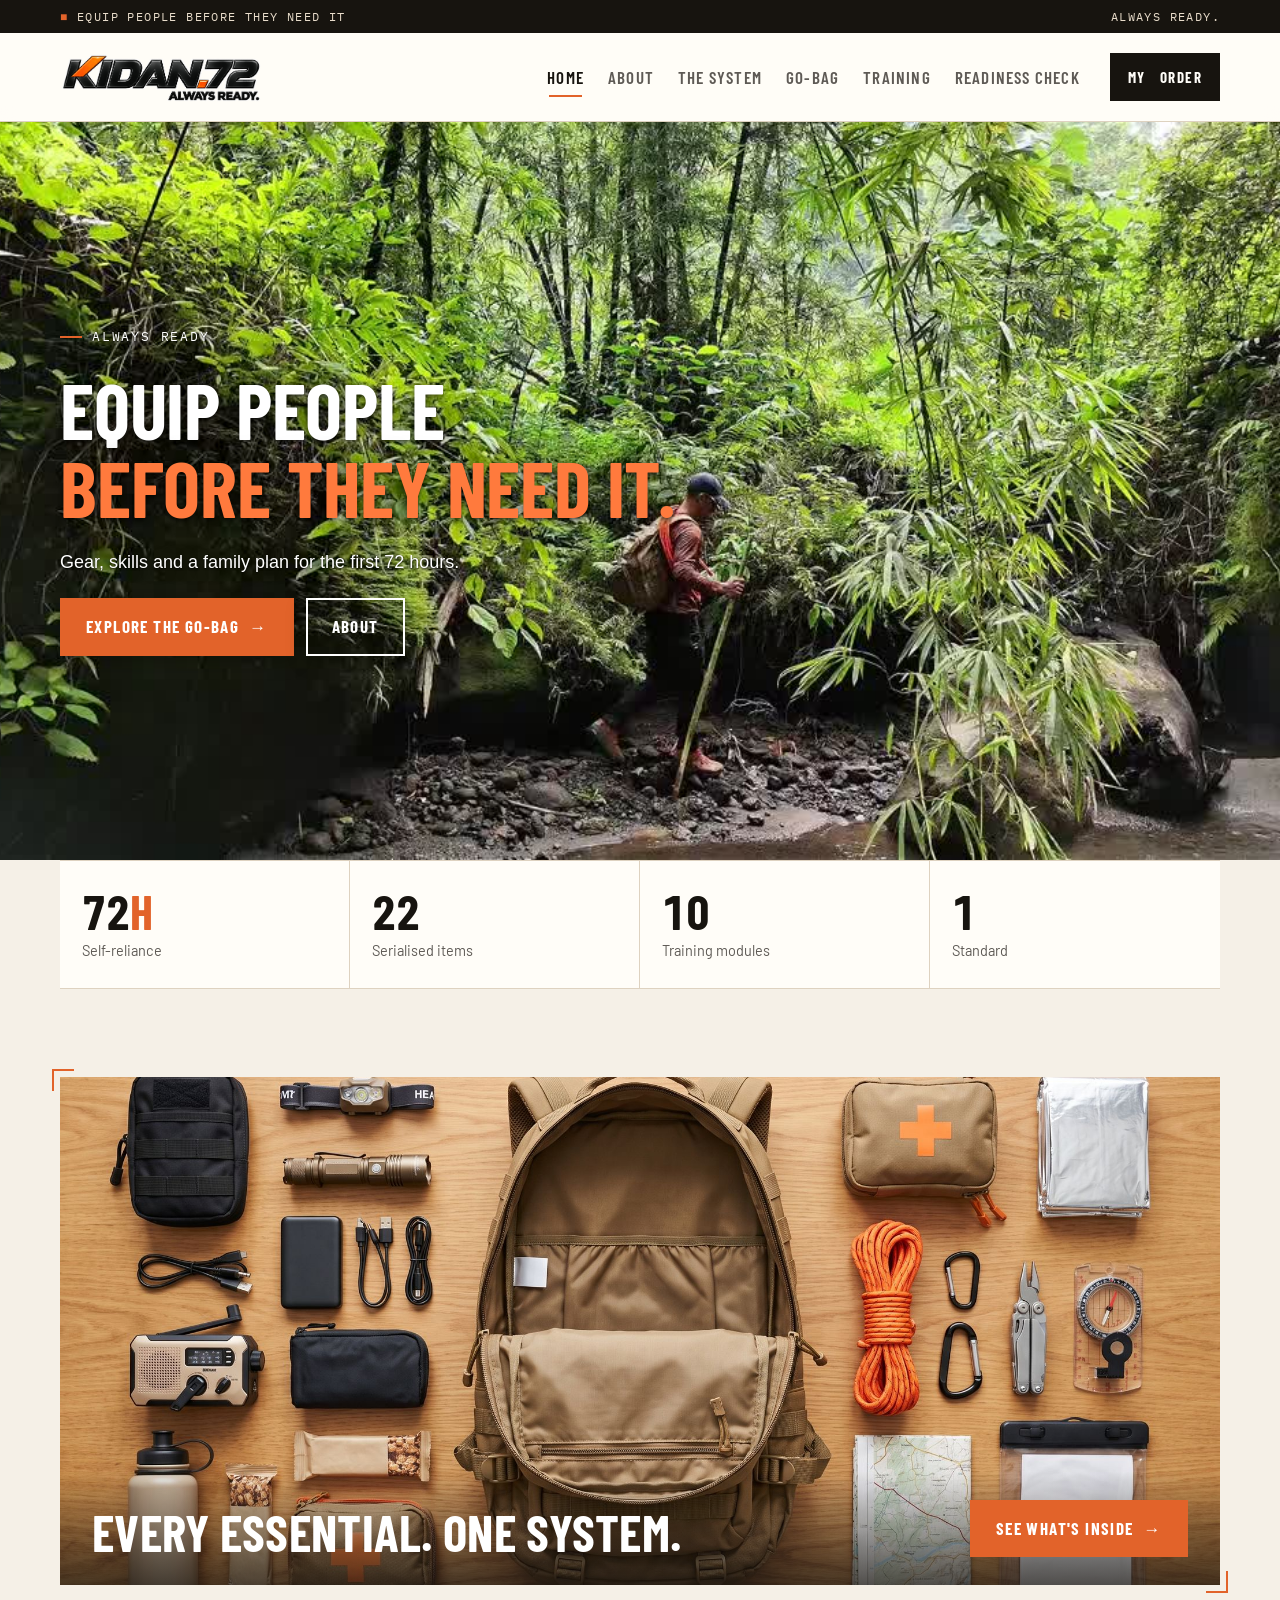
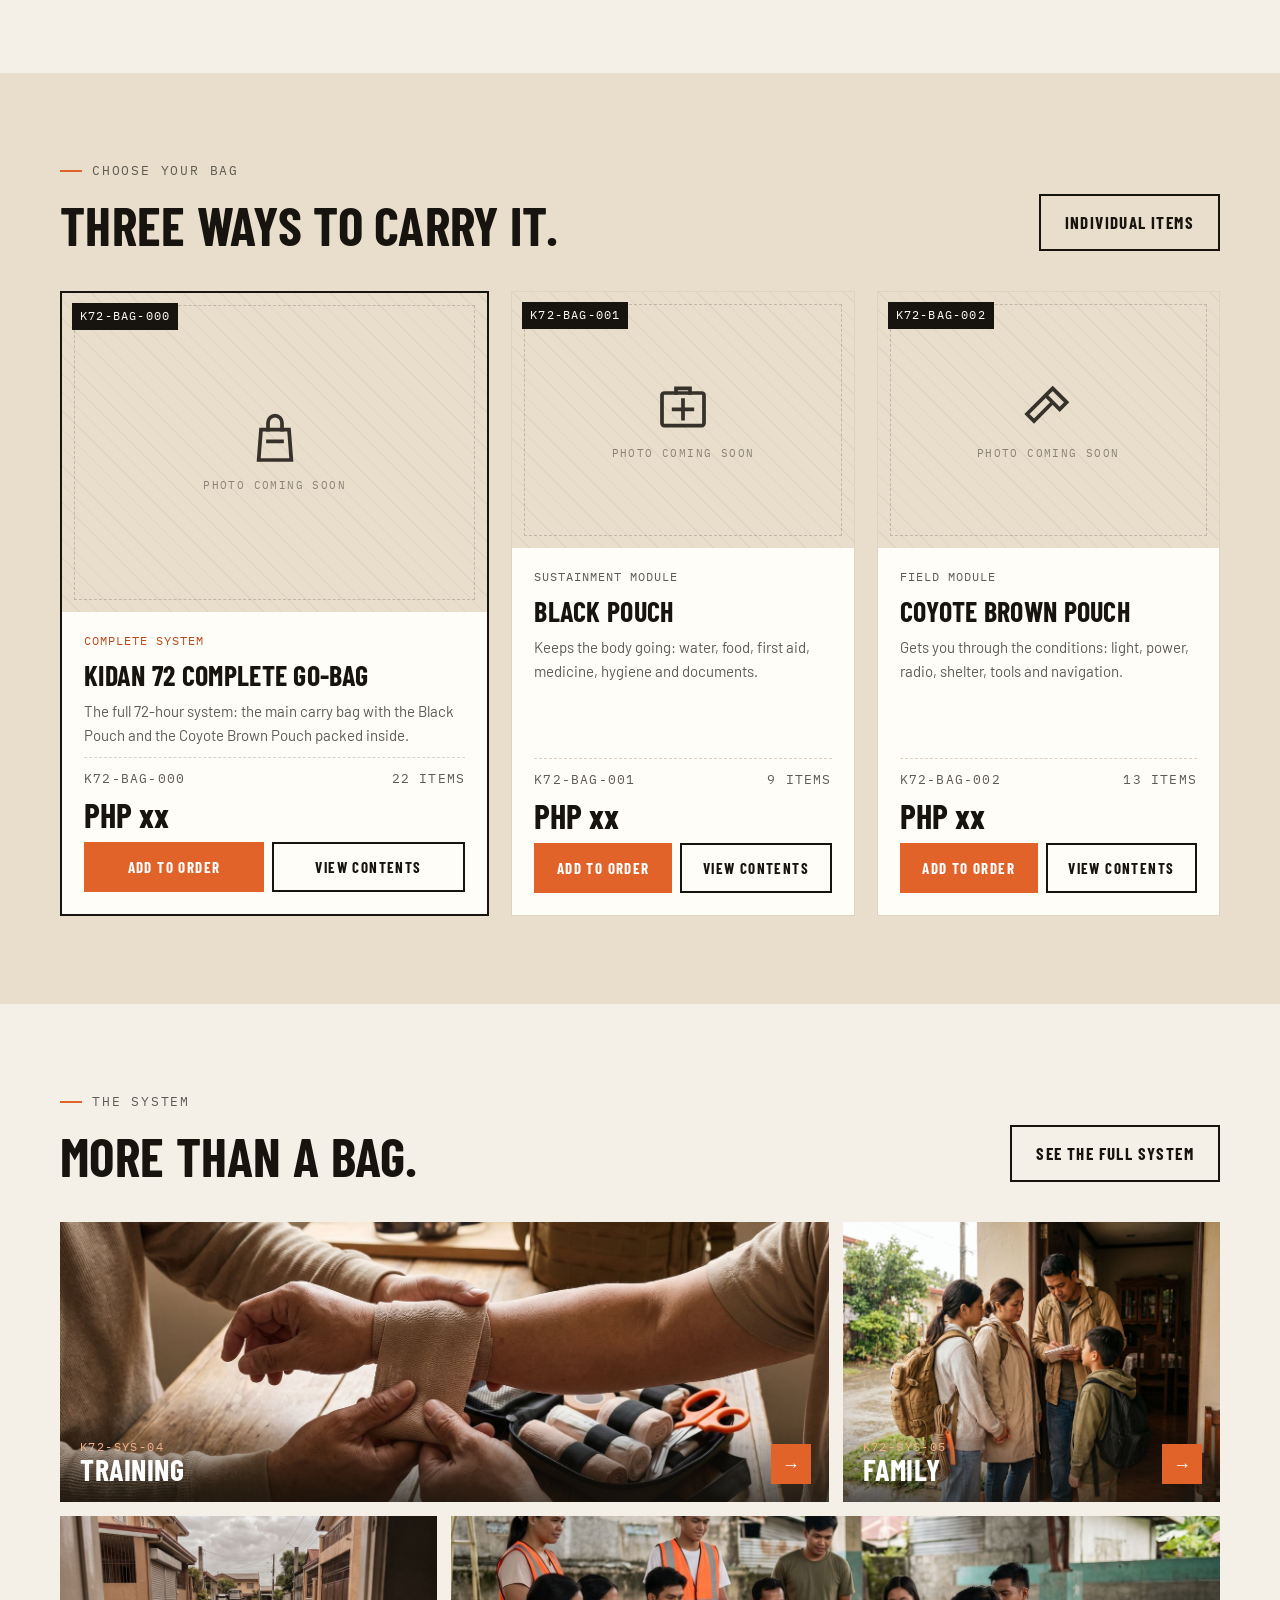
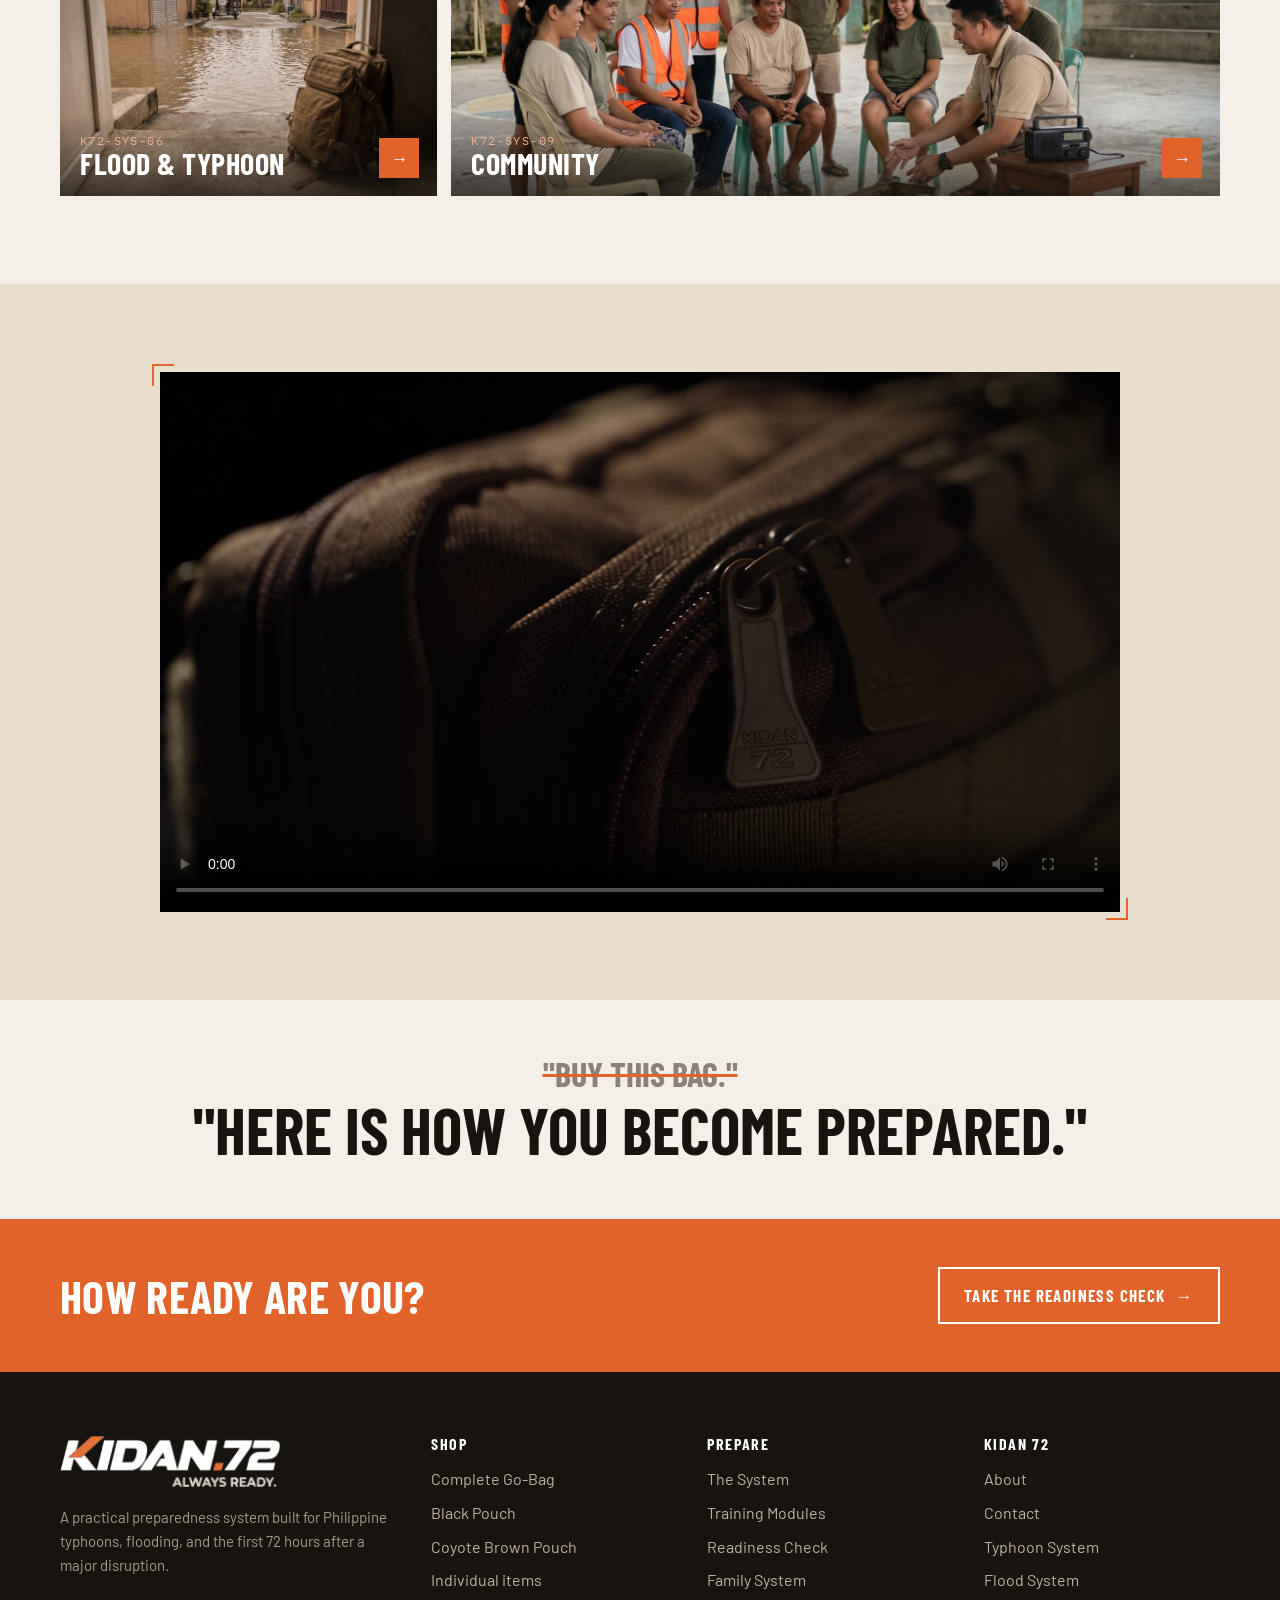
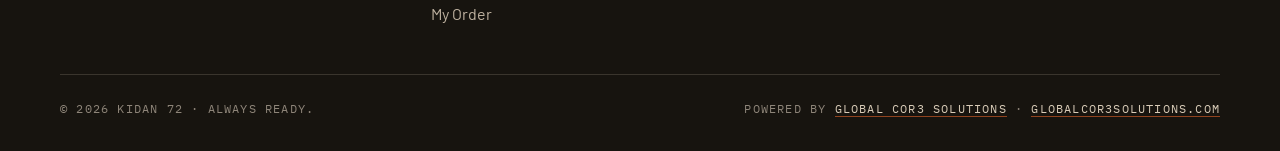
==== commit 6851266b: "Hero video plays on open, new hero video" ====
--- a/index.html
+++ b/index.html
@@ -19,14 +19,13 @@
   <header id="site-header"></header>
 
   <main>
-    <!-- Hero: background video (photo shows first, and stays if the video can't play) -->
-    <section class="hero-bg">
+    <!-- Hero: background video, plays as soon as the page opens -->
+    <section class="hero-bg has-video">
       <div class="hero-bg-media" aria-hidden="true">
-        <picture>
-          <source media="(max-width: 760px)" srcset="assets/img/hero-phone.jpg">
-          <img src="assets/img/hero.jpg" alt="" fetchpriority="high" onerror="this.remove()">
-        </picture>
-        <video class="hero-video" data-src="assets/video/kidan72-hero.mp4" data-src-mobile="assets/video/kidan72-hero-mobile.mp4" muted loop playsinline preload="none"></video>
+        <video class="hero-video" autoplay muted loop playsinline preload="auto" poster="assets/img/kidan72-hero-poster.jpg">
+          <source src="assets/video/kidan72-hero-web-mobile.mp4" type="video/mp4" media="(max-width: 760px)">
+          <source src="assets/video/kidan72-hero-web.mp4" type="video/mp4">
+        </video>
       </div>
       <div class="wrap">
         <div class="hero-copy">
--- a/css/style.css
+++ b/css/style.css
@@ -638,46 +638,46 @@
    Home hero — background video
    File: assets/video/kidan72-hero.mp4 (photo shows until it plays)
    ========================================================= */
-.hero-video { position: absolute; inset: 0; width: 100%; height: 100%; object-fit: cover; object-position: 65% center; opacity: 0; transition: opacity .8s ease; }
+.hero-video { position: absolute; inset: 0; width: 100%; height: 100%; object-fit: cover; object-position: 65% center; background: #3a3a2c; }
 .hero-video.is-playing { opacity: 1; }
 .hero-video.is-playing ~ picture, .hero-bg-media:has(.hero-video.is-playing) img { animation: none; }
 /* Text sits on moving footage, so the light panel behind it is a little stronger */
-.hero-bg:has(.hero-video.is-playing)::before {
+.hero-bg.has-video::before {
   background:
     linear-gradient(90deg, rgba(245,240,231,.97) 0%, rgba(245,240,231,.93) 36%, rgba(245,240,231,.62) 58%, rgba(245,240,231,.08) 82%),
     linear-gradient(0deg, rgba(245,240,231,.6) 0%, rgba(245,240,231,0) 30%);
 }
 @media (max-width: 760px) {
   .hero-video { object-position: center center; }
-  .hero-bg:has(.hero-video.is-playing)::before { background: linear-gradient(0deg, rgba(245,240,231,.98) 0%, rgba(245,240,231,.93) 38%, rgba(245,240,231,.4) 60%, rgba(245,240,231,0) 74%); }
+  .hero-bg.has-video::before { background: linear-gradient(0deg, rgba(245,240,231,.98) 0%, rgba(245,240,231,.93) 38%, rgba(245,240,231,.4) 60%, rgba(245,240,231,0) 74%); }
 }
 
 /* =========================================================
    Home hero — CLEAR video, text straight on the footage
    White text with a soft shadow so it reads on any frame.
    ========================================================= */
-.hero-bg:has(.hero-video.is-playing)::before { display: none; }
-.hero-bg:has(.hero-video.is-playing) .hero-copy { max-width: 640px; }
-.hero-bg:has(.hero-video.is-playing) .hero-copy,
-.hero-bg:has(.hero-video.is-playing) .hero-copy .eyebrow,
-.hero-bg:has(.hero-video.is-playing) .hero-copy h1,
-.hero-bg:has(.hero-video.is-playing) .hero-copy .lede { color: #fff; }
-.hero-bg:has(.hero-video.is-playing) .hero-copy .eyebrow,
-.hero-bg:has(.hero-video.is-playing) .hero-copy .lede {
+.hero-bg.has-video::before { display: none; }
+.hero-bg.has-video .hero-copy { max-width: 640px; }
+.hero-bg.has-video .hero-copy,
+.hero-bg.has-video .hero-copy .eyebrow,
+.hero-bg.has-video .hero-copy h1,
+.hero-bg.has-video .hero-copy .lede { color: #fff; }
+.hero-bg.has-video .hero-copy .eyebrow,
+.hero-bg.has-video .hero-copy .lede {
   text-shadow: 0 1px 2px rgba(0,0,0,.7), 0 2px 14px rgba(0,0,0,.55);
 }
-.hero-bg:has(.hero-video.is-playing) .hero-copy .lede { font-weight: 500; }
-.hero-bg:has(.hero-video.is-playing) .hero-copy h1 {
+.hero-bg.has-video .hero-copy .lede { font-weight: 500; }
+.hero-bg.has-video .hero-copy h1 {
   text-shadow: 0 2px 4px rgba(0,0,0,.55), 0 4px 28px rgba(0,0,0,.5);
 }
-.hero-bg:has(.hero-video.is-playing) .hero-copy h1 .accent { color: #FF7A3D; }
-.hero-bg:has(.hero-video.is-playing) .hero-copy .btn-ghost {
+.hero-bg.has-video .hero-copy h1 .accent { color: #FF7A3D; }
+.hero-bg.has-video .hero-copy .btn-ghost {
   color: #fff; border-color: #fff; background: rgba(0,0,0,.18);
 }
-.hero-bg:has(.hero-video.is-playing) .hero-copy .btn-ghost:hover { background: #fff; color: #17140F; }
-.hero-bg:has(.hero-video.is-playing) .hero-copy .btn { box-shadow: 0 4px 18px rgba(0,0,0,.28); }
+.hero-bg.has-video .hero-copy .btn-ghost:hover { background: #fff; color: #17140F; }
+.hero-bg.has-video .hero-copy .btn { box-shadow: 0 4px 18px rgba(0,0,0,.28); }
 @media (max-width: 760px) {
-  .hero-bg:has(.hero-video.is-playing) .wrap { padding-block: 0 44px; }
+  .hero-bg.has-video .wrap { padding-block: 0 44px; }
 }
 
 /* Header logo (gold 3D logo with "Always Ready.") */
@@ -686,3 +686,6 @@
 .nav { padding-block: 10px; }
 @media (max-width: 1180px) { .brand img { height: 56px; } }
 @media (max-width: 520px) { .brand img { height: 46px; } }
+
+/* Video hero: no photo underneath, video shows from the first moment */
+.hero-bg.has-video { background: #3a3a2c; }
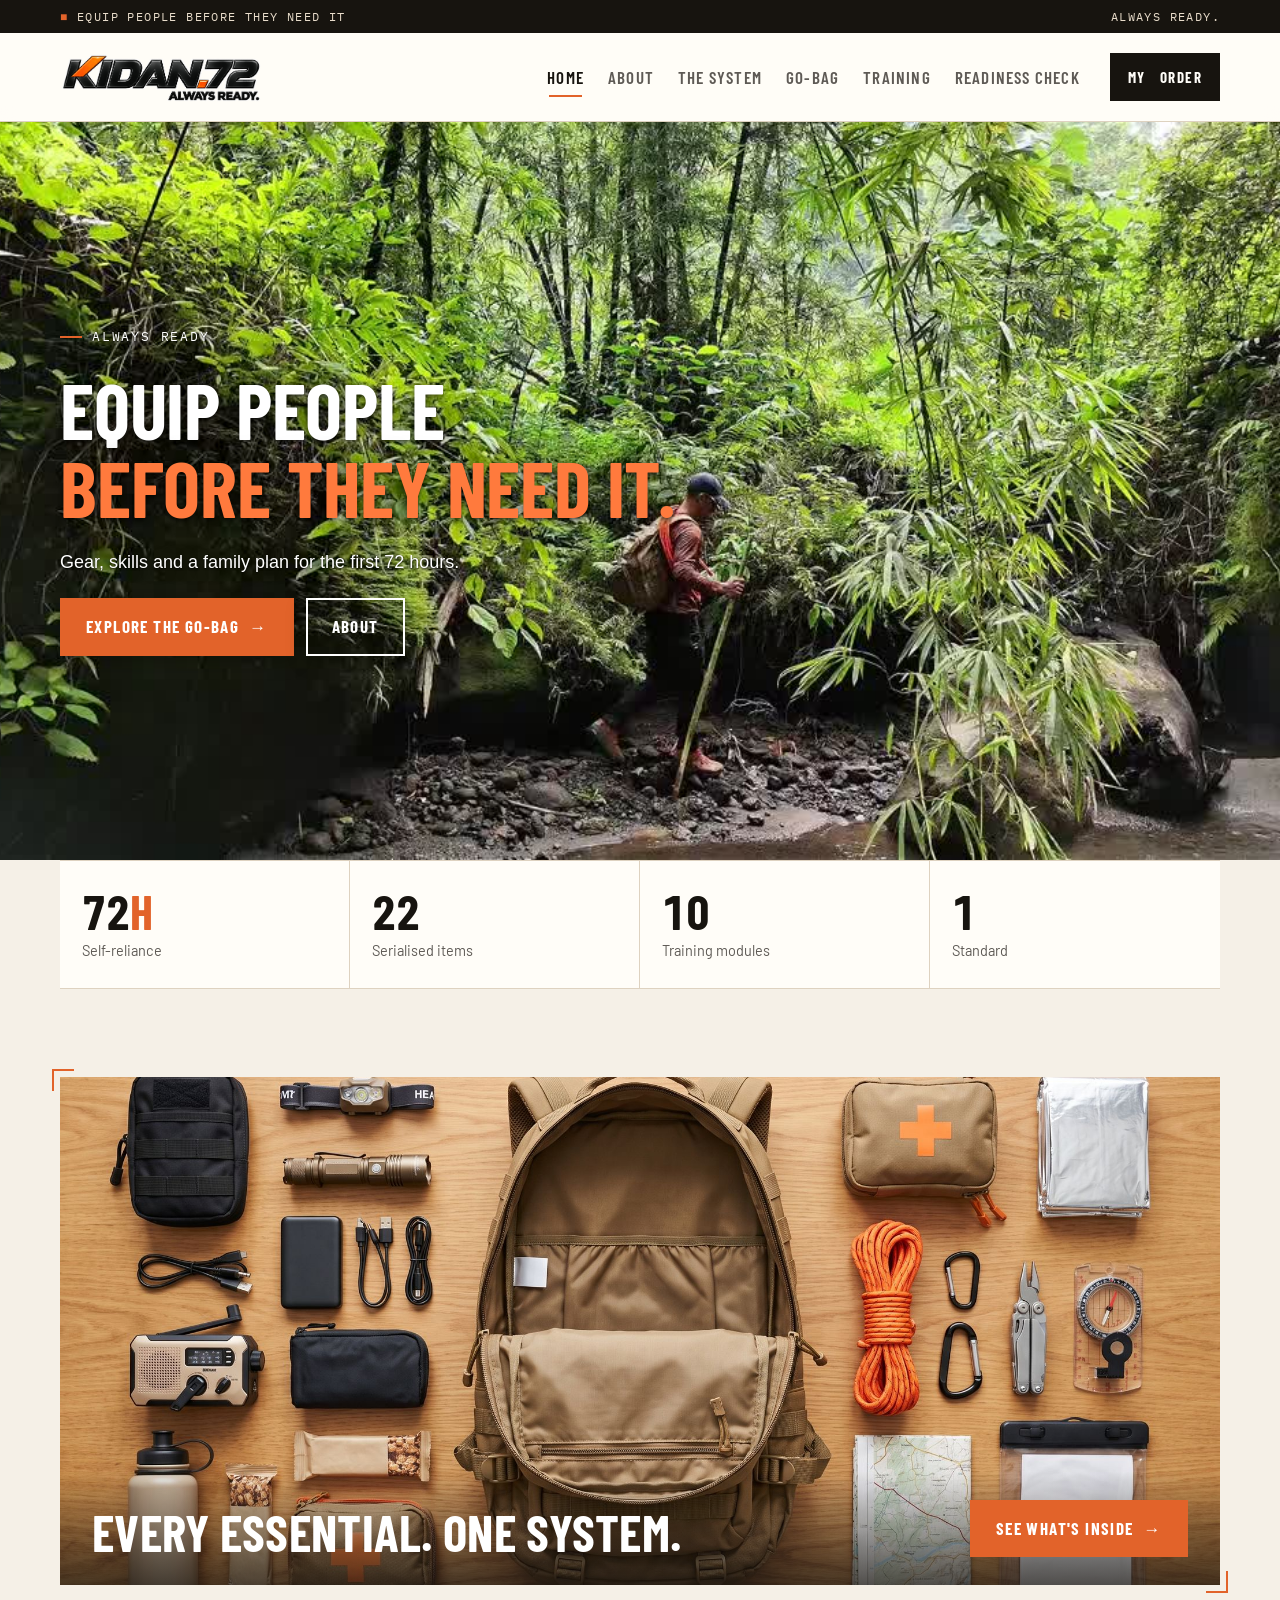
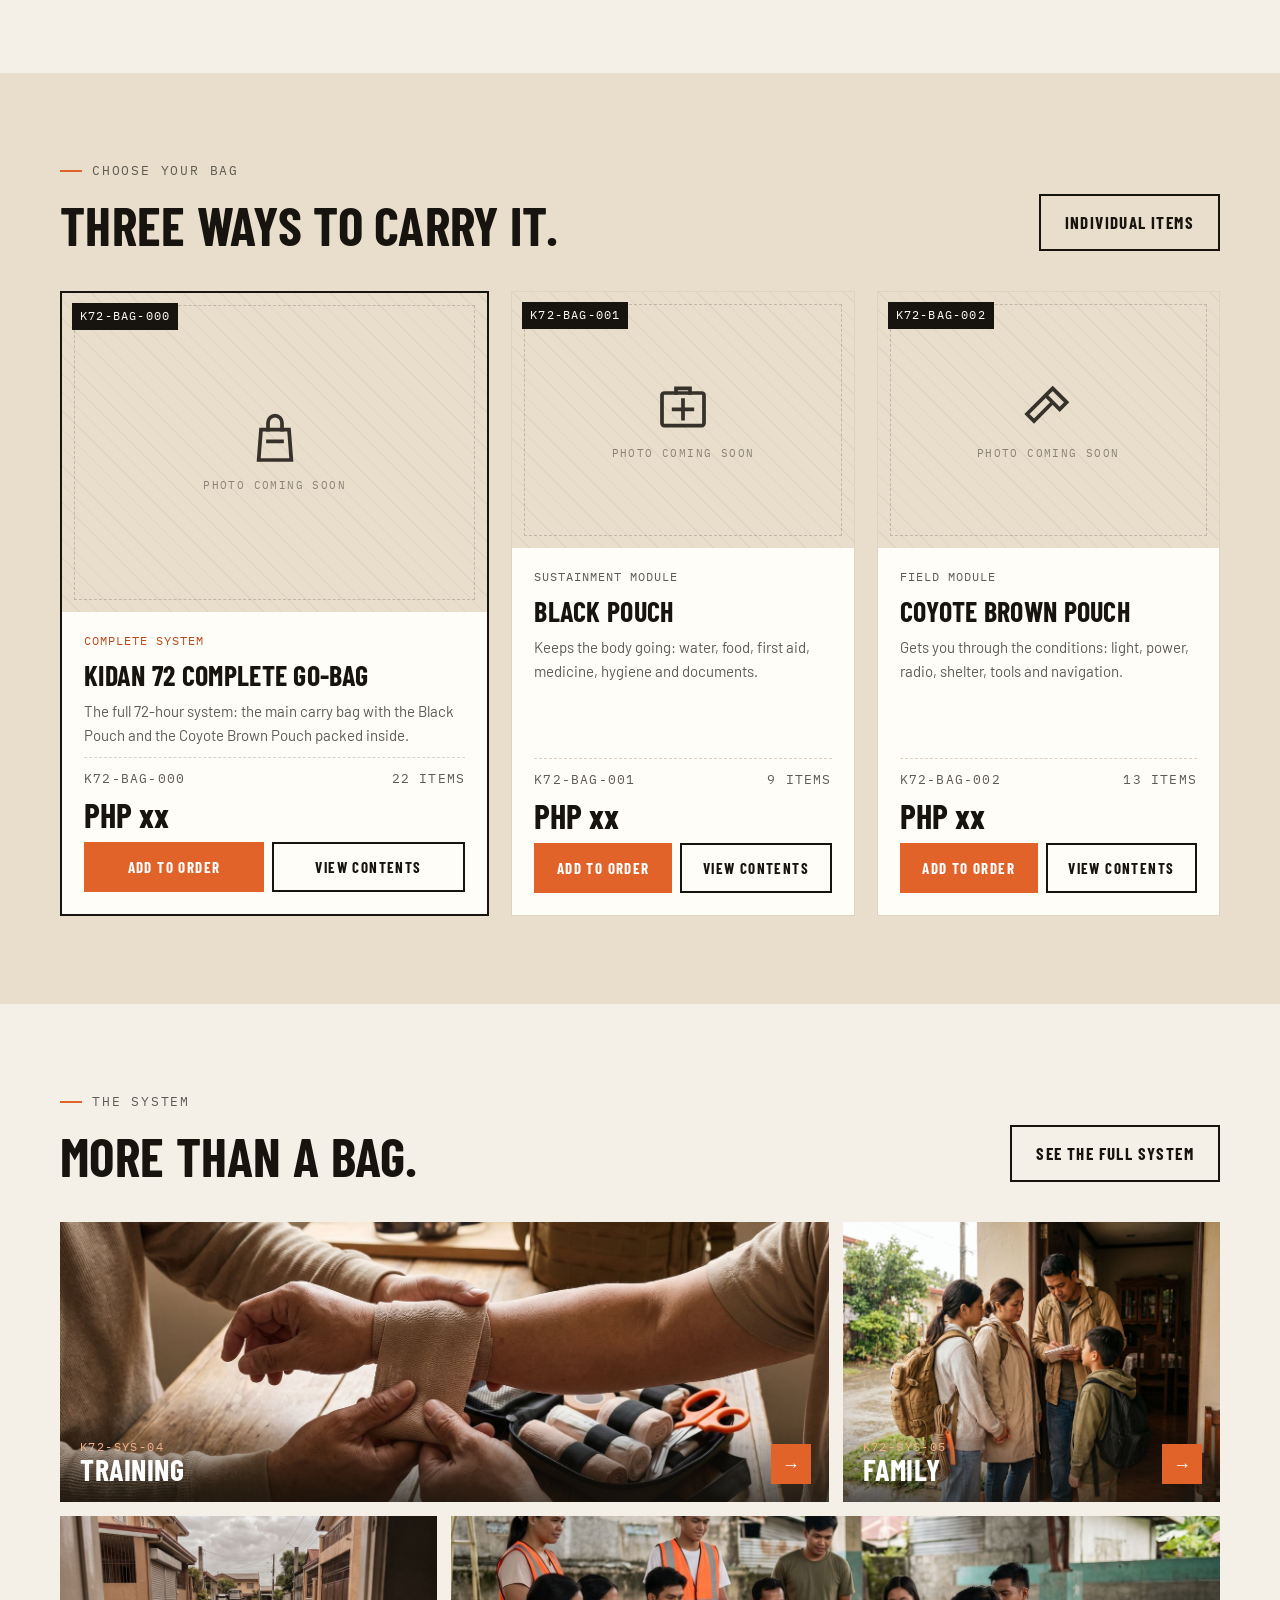
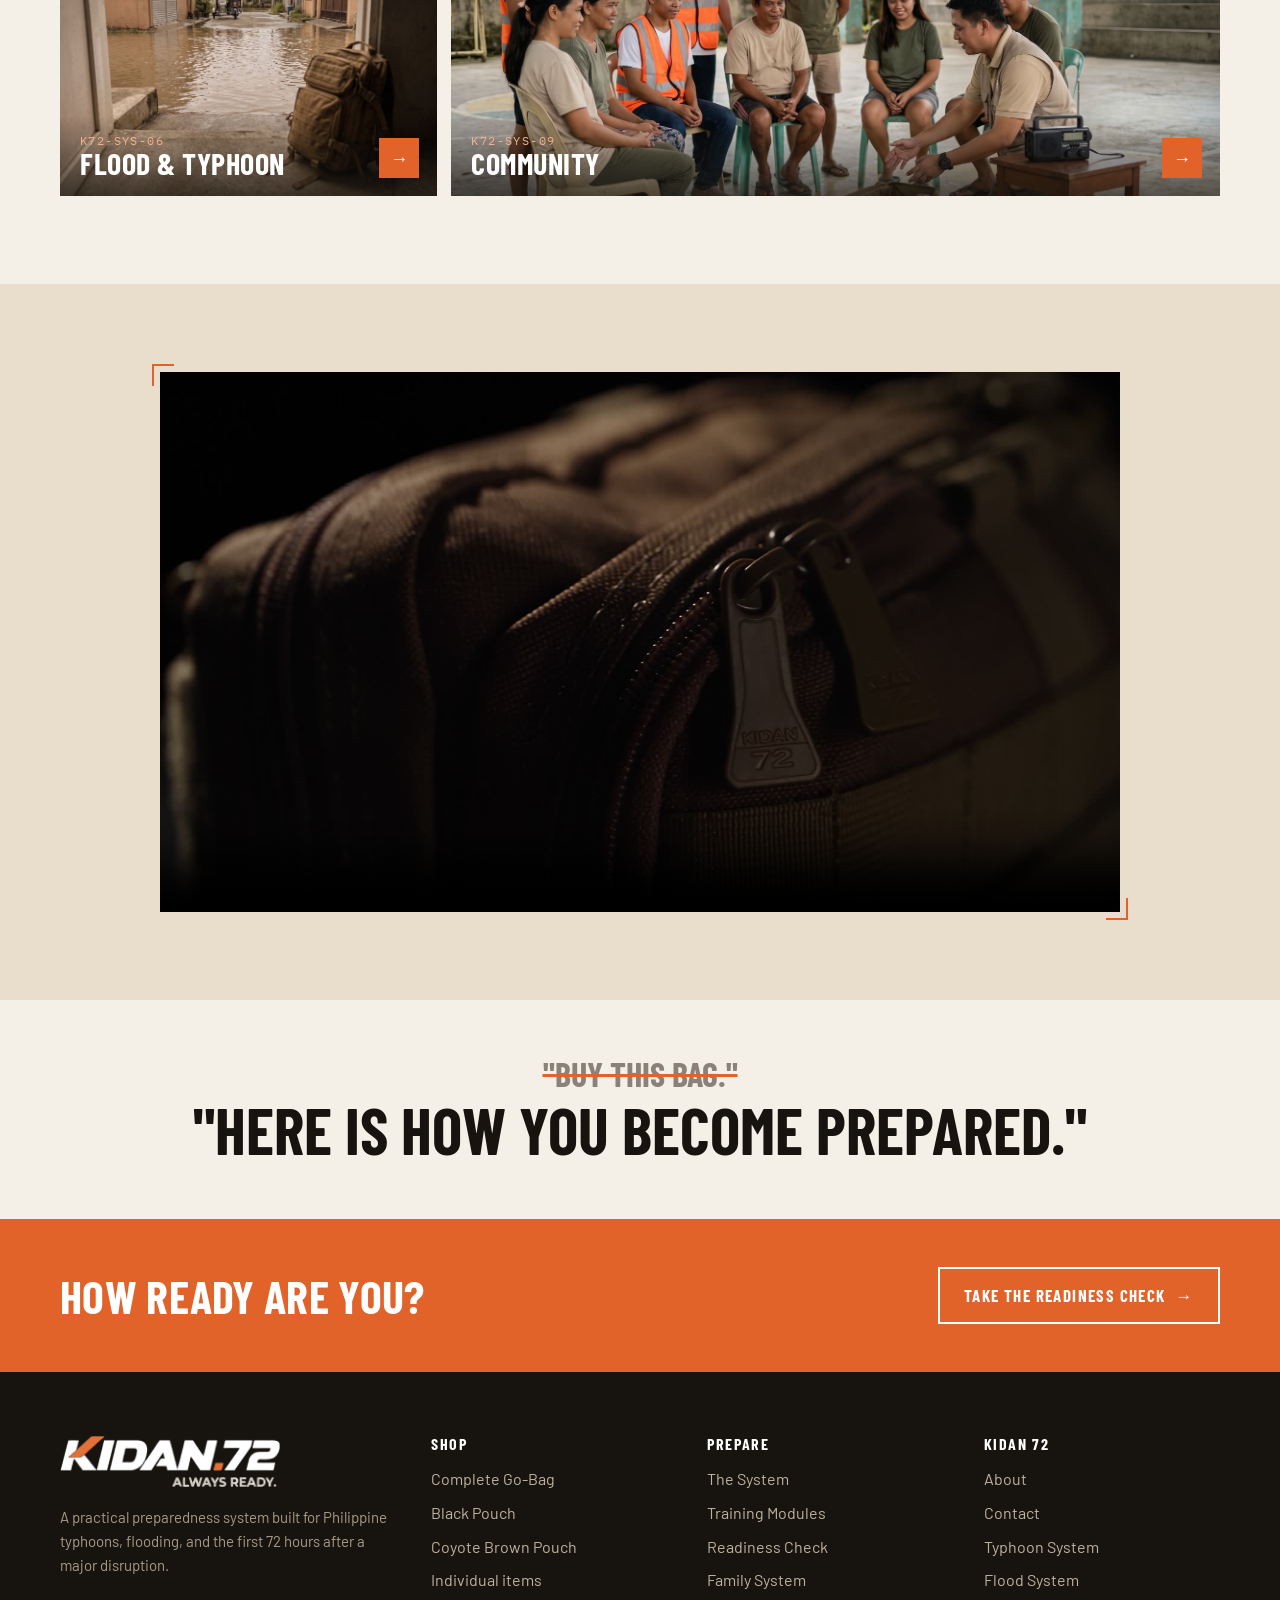
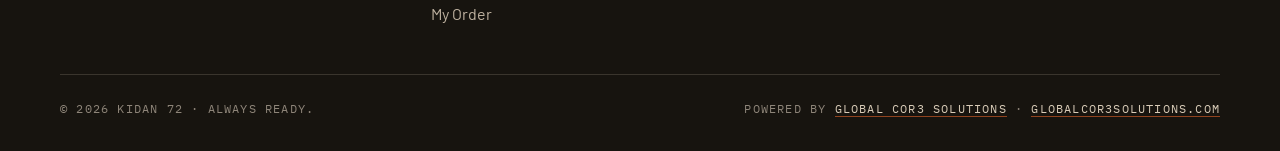
==== commit 1c1b647b: "Phone-ready hero video" ====
--- a/index.html
+++ b/index.html
@@ -22,9 +22,9 @@
     <!-- Hero: background video, plays as soon as the page opens -->
     <section class="hero-bg has-video">
       <div class="hero-bg-media" aria-hidden="true">
-        <video class="hero-video" autoplay muted loop playsinline preload="auto" poster="assets/img/kidan72-hero-poster.jpg">
-          <source src="assets/video/kidan72-hero-web-mobile.mp4" type="video/mp4" media="(max-width: 760px)">
-          <source src="assets/video/kidan72-hero-web.mp4" type="video/mp4">
+        <video class="hero-video" autoplay muted loop playsinline webkit-playsinline disablepictureinpicture preload="auto" poster="assets/img/kidan72-hero-poster.jpg">
+          <source src="assets/video/kidan72-hero-phone.mp4" type="video/mp4" media="(max-width: 760px)">
+          <source src="assets/video/kidan72-hero.mp4" type="video/mp4">
         </video>
       </div>
       <div class="wrap">
--- a/css/style.css
+++ b/css/style.css
@@ -689,3 +689,20 @@
 
 /* Video hero: no photo underneath, video shows from the first moment */
 .hero-bg.has-video { background: #3a3a2c; }
+
+/* Phones: never show the browser's own play button or controls on the hero video */
+.hero-video::-webkit-media-controls,
+.hero-video::-webkit-media-controls-start-playback-button,
+.hero-video::-webkit-media-controls-overlay-play-button { display: none !important; -webkit-appearance: none; }
+.hero-video { pointer-events: none; }
+
+/* Small phones (iPhone SE and similar): keep the header on one line and the hero buttons tidy */
+@media (max-width: 380px) {
+  .nav { flex-wrap: nowrap; gap: 6px; }
+  .topline { font-size: 10.5px; letter-spacing: 1px; }
+  .brand img { height: 38px; }
+  .order-btn { padding: 6px 9px; font-size: 12px; }
+  .menu-toggle { padding: 5px 8px; font-size: 12px; }
+  .hero-bg.has-video .hero-copy h1 { font-size: 36px; }
+  .hero-bg.has-video .hero-copy .btn { padding-inline: 16px; font-size: 14px; letter-spacing: 1px; }
+}
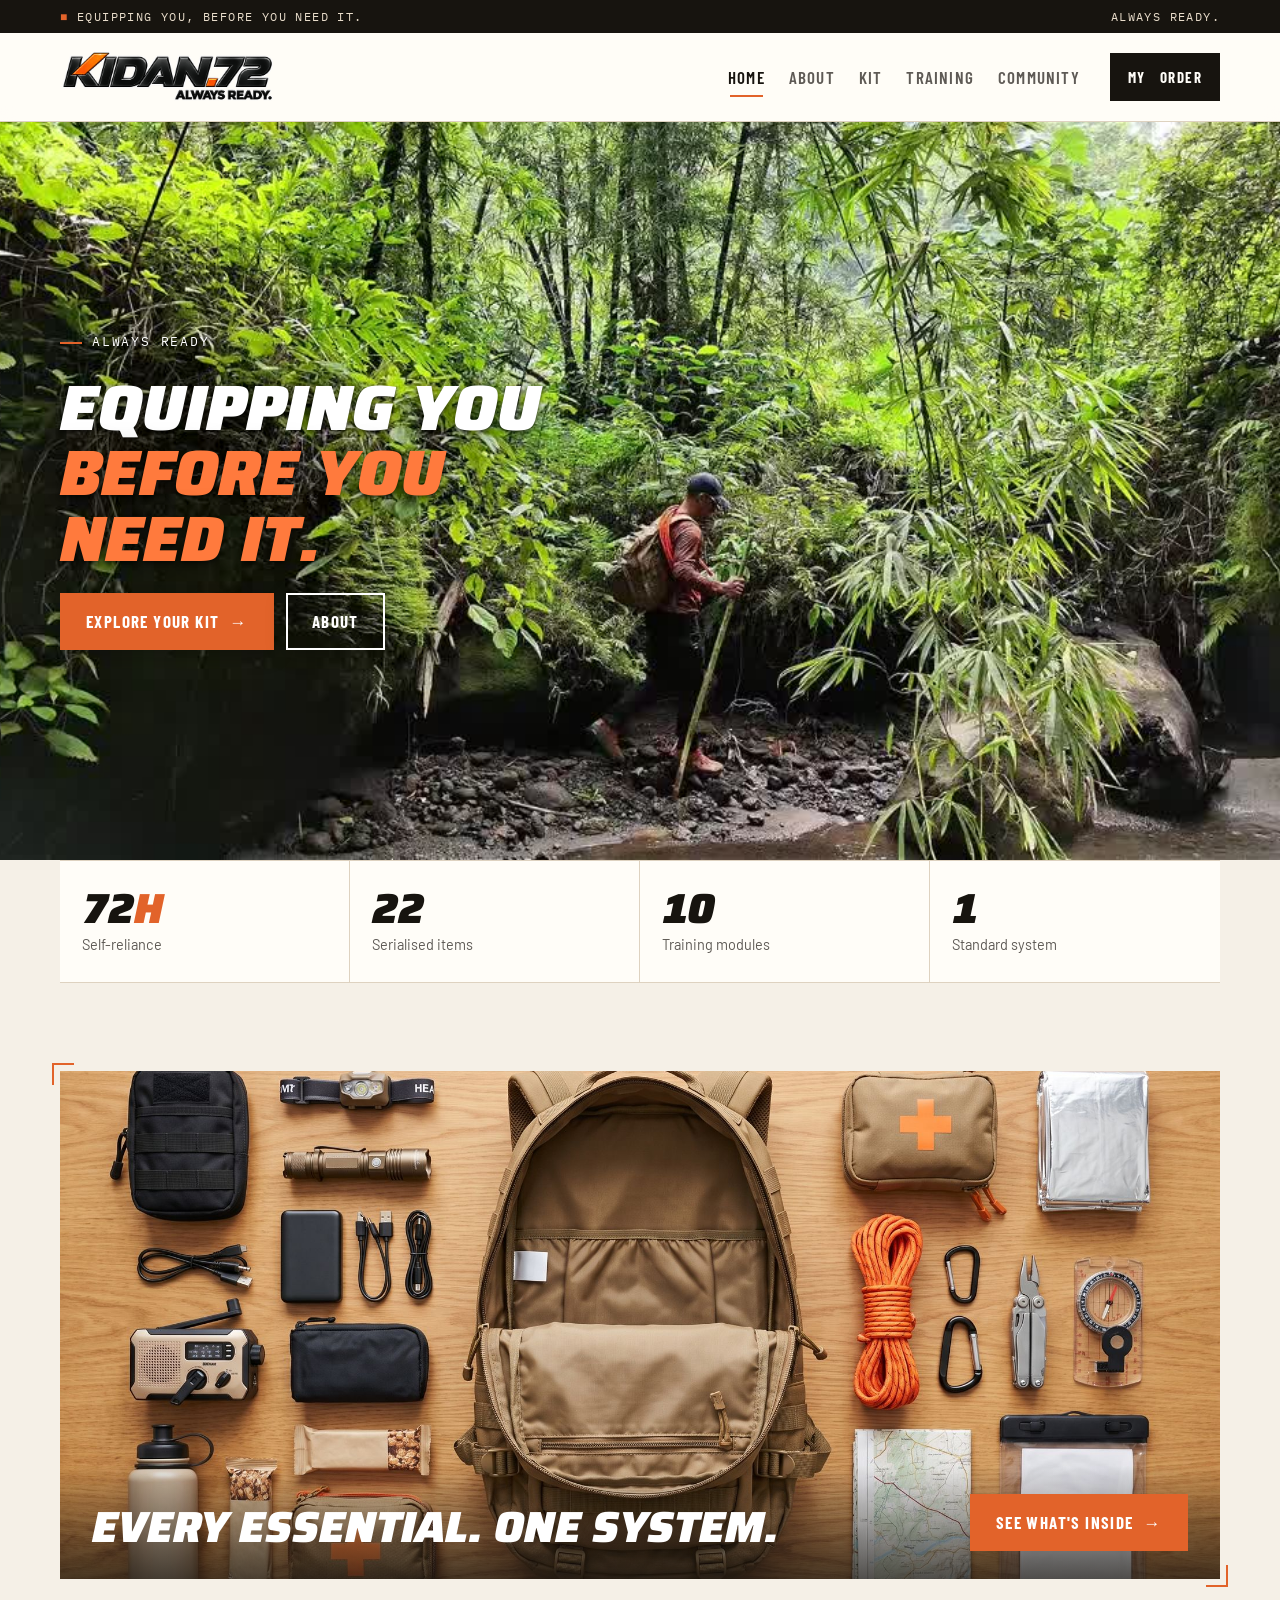
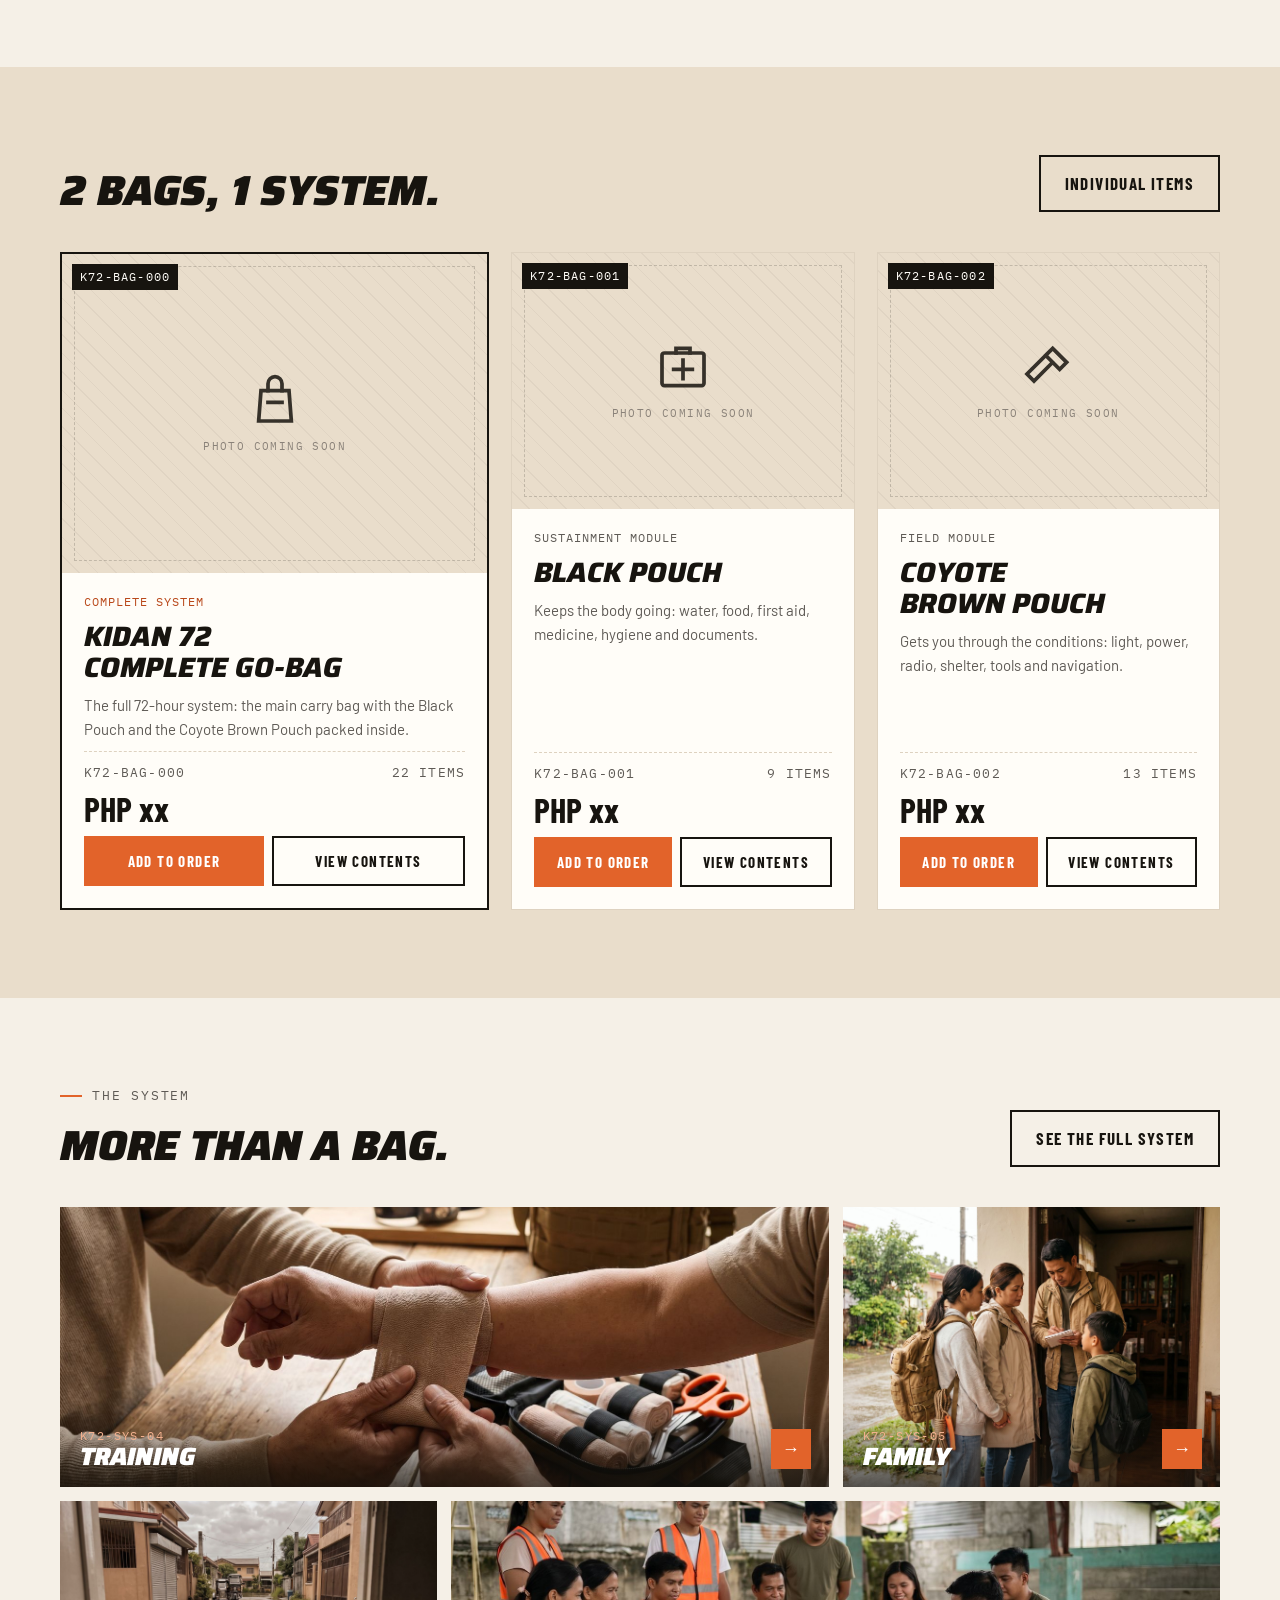
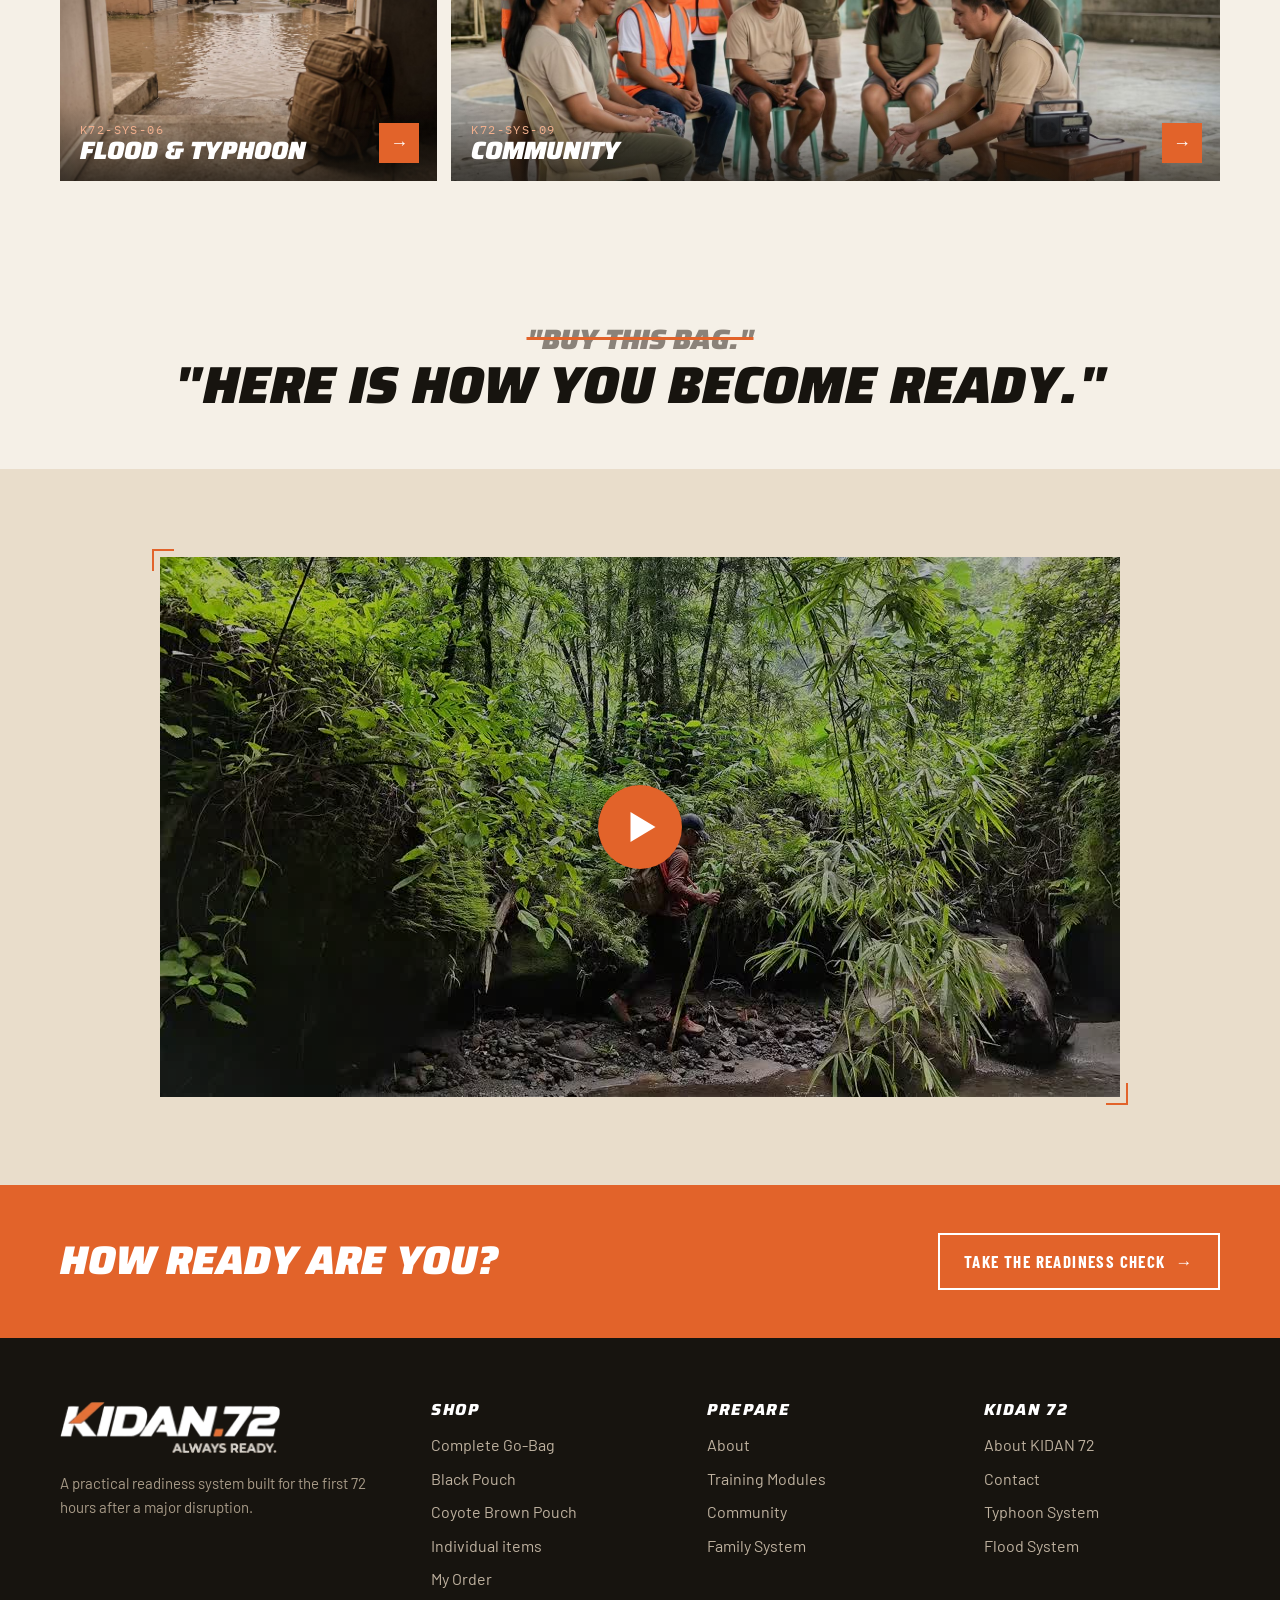
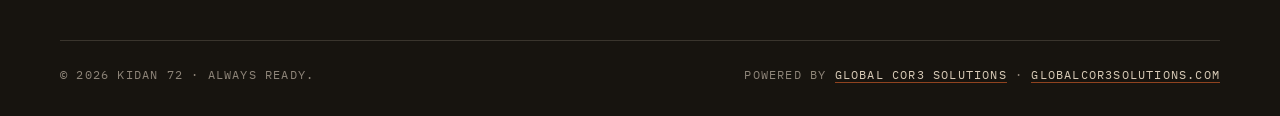
==== commit 5673090c: "Homepage revisions, logo-style titles, brand film, menu renames" ====
--- a/index.html
+++ b/index.html
@@ -12,7 +12,7 @@
   <link rel="icon" href="assets/img/favicon.png">
   <link rel="preconnect" href="https://fonts.googleapis.com">
   <link rel="preconnect" href="https://fonts.gstatic.com" crossorigin>
-  <link rel="stylesheet" href="https://fonts.googleapis.com/css2?family=Barlow+Condensed:wght@500;600;700&family=Barlow:wght@400;500;600&family=IBM+Plex+Mono:wght@400;500&display=swap">
+  <link rel="stylesheet" href="https://fonts.googleapis.com/css2?family=Saira:ital,wght@1,800;1,900&family=Barlow+Condensed:wght@500;600;700&family=Barlow:wght@400;500;600&family=IBM+Plex+Mono:wght@400;500&display=swap">
   <link rel="stylesheet" href="css/style.css">
 </head>
 <body data-page="home">
@@ -30,11 +30,10 @@
       <div class="wrap">
         <div class="hero-copy">
           <span class="eyebrow">Always Ready</span>
-          <h1>Equip people <span class="accent">before they need it.</span></h1>
-          <p class="lede">Gear, skills and a family plan for the first 72 hours.</p>
+          <h1>Equipping you <span class="accent">before you need it.</span></h1>
           <div class="btn-row">
-            <a class="btn btn-primary" href="gobag.html">Explore the Go-Bag <span class="arrow">→</span></a>
-            <a class="btn btn-ghost" href="about.html">About</a>
+            <a class="btn btn-primary" href="gobag.html">Explore your kit <span class="arrow">→</span></a>
+            <a class="btn btn-ghost" href="system.html">About</a>
           </div>
         </div>
       </div>
@@ -46,7 +45,7 @@
         <div class="stat"><b>72<span>H</span></b><small>Self-reliance</small></div>
         <div class="stat"><b>22</b><small>Serialised items</small></div>
         <div class="stat"><b>10</b><small>Training modules</small></div>
-        <div class="stat"><b>1</b><small>Standard</small></div>
+        <div class="stat"><b>1</b><small>Standard system</small></div>
       </div>
     </div>
 
@@ -68,8 +67,7 @@
       <div class="wrap">
         <div class="section-head split">
           <div class="stack">
-            <span class="eyebrow">Choose your bag</span>
-            <h2>Three ways to carry it.</h2>
+            <h2>2 Bags, 1 System.</h2>
           </div>
           <a class="btn btn-ghost" href="gobag.html#items">Individual items</a>
         </div>
@@ -96,20 +94,28 @@
       </div>
     </section>
 
-    <!-- Film -->
-    <section class="section sand">
-      <div class="wrap film-solo">
-        <div class="frame">
-          <video src="assets/video/kidan72-system-film.mp4" poster="assets/img/posters/system-film.jpg" controls playsinline preload="metadata"></video>
-        </div>
-      </div>
-    </section>
-
     <!-- Approach, in one line -->
     <section class="section tight">
       <div class="wrap statement">
         <p class="old">"Buy this bag."</p>
-        <p class="new">"Here is how you become prepared."</p>
+        <p class="new">"Here is how you become ready."</p>
+      </div>
+    </section>
+
+    <!-- Film: the KIDAN 72 brand film from YouTube, played right here on the page
+         with only play/pause (no YouTube title, channel name or controls).
+         The link is set in js/data.js (KIDAN.brandFilm). -->
+    <section class="section sand">
+      <div class="wrap film-solo">
+        <div class="frame">
+          <div class="yt-film" id="brand-film">
+            <img class="yt-film-cover" src="assets/img/kidan72-hero-poster.jpg" alt="" loading="lazy">
+            <div class="yt-film-stage"></div>
+            <button type="button" class="yt-film-play" aria-label="Play the KIDAN 72 film">
+              <span class="film-link-play" aria-hidden="true"></span>
+            </button>
+          </div>
+        </div>
       </div>
     </section>
 
@@ -124,7 +130,9 @@
 
   <footer id="site-footer"></footer>
 
+  <script src="js/config.js"></script>
   <script src="js/data.js"></script>
+  <script src="js/store.js"></script>
   <script src="js/site.js"></script>
   <script src="js/home.js"></script>
 </body>
--- a/css/style.css
+++ b/css/style.css
@@ -706,3 +706,72 @@
   .hero-bg.has-video .hero-copy h1 { font-size: 36px; }
   .hero-bg.has-video .hero-copy .btn { padding-inline: 16px; font-size: 14px; letter-spacing: 1px; }
 }
+
+/* Shown only if the database cannot be reached (database mode) */
+.load-error { margin-block: 24px; padding: 16px 20px; background: #FBE9E1; border-left: 4px solid var(--orange); color: var(--ink); }
+
+/* =========================================================
+   Brand film (YouTube, plays on the page with only play/pause)
+   ========================================================= */
+.yt-film { position: relative; aspect-ratio: 16 / 9; background: #000; overflow: hidden; }
+.yt-film-cover { position: absolute; inset: 0; width: 100%; height: 100%; object-fit: cover; z-index: 2; transition: opacity .4s; }
+/* The player is 70% taller than the frame: YouTube's title strip (top) and
+   logo strip (bottom) land in the hidden part, the film itself fills the frame. */
+.yt-film-stage { position: absolute; left: 0; right: 0; top: -35%; height: 170%; z-index: 1; }
+.yt-film-stage iframe { width: 100%; height: 100%; border: 0; display: block; pointer-events: none; }
+/* Clear layer that catches every tap: play / pause */
+.yt-film-play {
+  position: absolute; inset: 0; z-index: 3; width: 100%; border: 0; padding: 0; cursor: pointer;
+  display: grid; place-items: center; background: rgba(0,0,0,.28); transition: background .25s;
+}
+.yt-film-play .film-link-play { width: 84px; height: 84px; transition: opacity .25s, transform .2s; }
+.yt-film-play:hover .film-link-play { transform: scale(1.06); }
+.yt-film[data-state="playing"] .yt-film-cover,
+.yt-film[data-state="paused"] .yt-film-cover { opacity: 0; pointer-events: none; }
+.yt-film[data-state="playing"] .yt-film-play { background: transparent; }
+.yt-film[data-state="playing"] .yt-film-play .film-link-play { opacity: 0; }
+.yt-film[data-state="paused"] .yt-film-play { background: rgba(0,0,0,.35); }
+.yt-film[data-state="loading"] .film-link-play { animation: filmPulse 1s ease-in-out infinite; }
+@keyframes filmPulse { 50% { opacity: .55; } }
+/* Fallback when a browser insists on a tap inside the player itself:
+   the tap goes straight to the player, still cropped (no title/logo shown). */
+.yt-film.needs-tap .yt-film-cover, .yt-film.needs-tap .yt-film-play { display: none; }
+.yt-film.needs-tap .yt-film-stage iframe { pointer-events: auto; }
+@media (max-width: 600px) { .yt-film-play .film-link-play { width: 64px; height: 64px; } }
+
+/* Round orange play button */
+.film-link-play { position: relative; display: block; border-radius: 50%; background: var(--orange); box-shadow: 0 4px 18px rgba(0,0,0,.3); }
+.film-link-play::after { content: ""; position: absolute; left: 54%; top: 50%; transform: translate(-50%, -50%); border-style: solid; border-width: 15px 0 15px 25px; border-color: transparent transparent transparent #fff; }
+@media (max-width: 600px) { .film-link-play::after { border-width: 12px 0 12px 20px; } }
+
+/* =========================================================
+   Titles in the KIDAN 72 logo style
+   Saira Black Italic: wide, heavy, slanted, squared curves,
+   the closest web font to the KIDAN.72 logo lettering.
+   It is wider than the old title font, so sizes are a bit smaller.
+   ========================================================= */
+:root { --f-title: "Saira", "Arial Black", Arial, sans-serif; }
+h1, h2, h3, h4,
+.tile span, .statement p, .stat b, .module .code {
+  font-family: var(--f-title); font-style: italic; font-weight: 900; letter-spacing: 0;
+}
+h3, h4 { font-weight: 800; }
+h1 { font-size: clamp(36px, 5.2vw, 64px); line-height: 1.02; }
+h2 { font-size: clamp(26px, 3.4vw, 42px); line-height: 1.05; }
+h3 { font-size: calc(var(--s3) * .85); line-height: 1.1; }
+.cta-band h2 { font-size: clamp(26px, 3.4vw, 40px); }
+.photo-banner figcaption h2 { font-size: clamp(26px, 3.4vw, 44px); }
+.module summary h3 { font-size: 22px; }
+.tile span { font-size: 25px; }
+.stat b { font-size: 42px; }
+.statement .old { font-size: clamp(20px, 2.5vw, 28px); }
+.statement .new { font-size: clamp(28px, 4.4vw, 52px); }
+.hero-bg.has-video .hero-copy h1 { font-size: clamp(36px, 5.2vw, 64px); }
+@media (max-width: 760px) {
+  .hero-bg h1, .hero-bg.has-video .hero-copy h1 { font-size: clamp(30px, 8.4vw, 40px); }
+  .tile span { font-size: 19px; }
+  .stat b { font-size: 34px; }
+}
+@media (max-width: 380px) {
+  .hero-bg.has-video .hero-copy h1 { font-size: 29px; }
+}
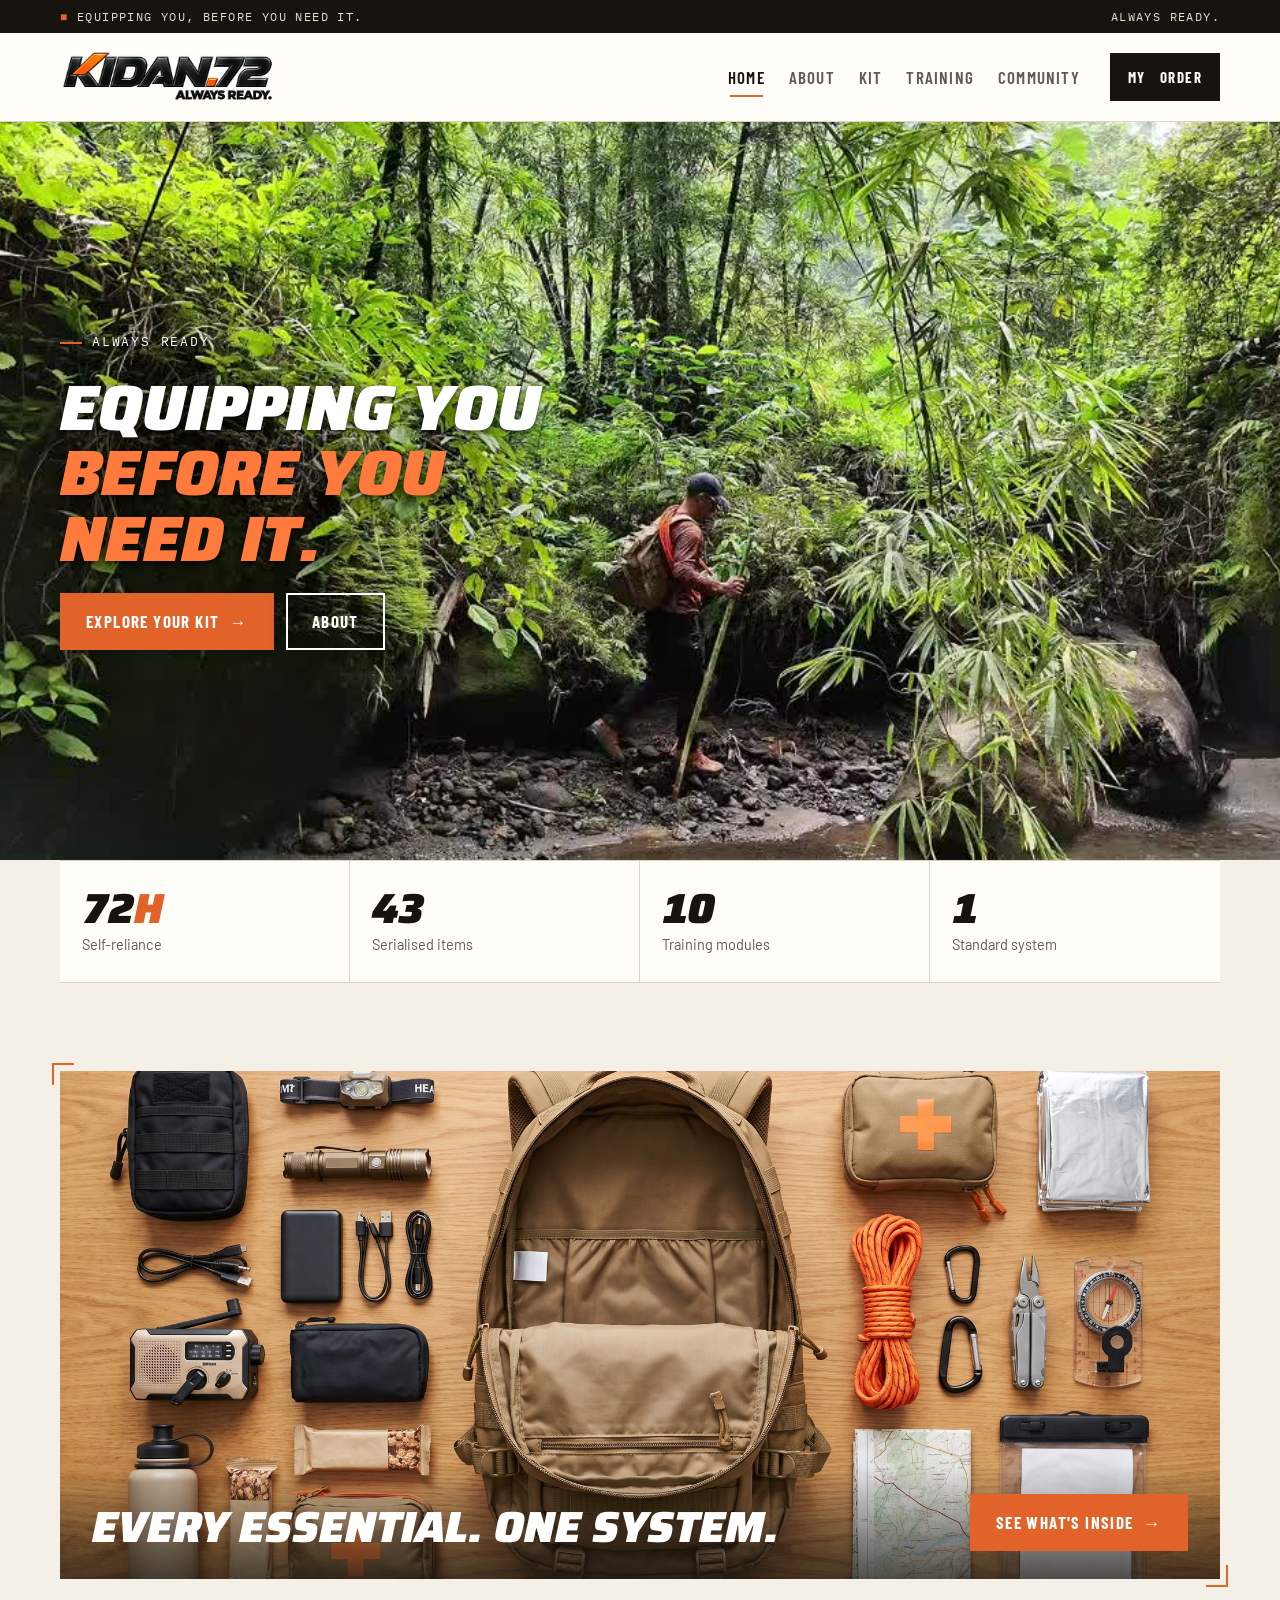
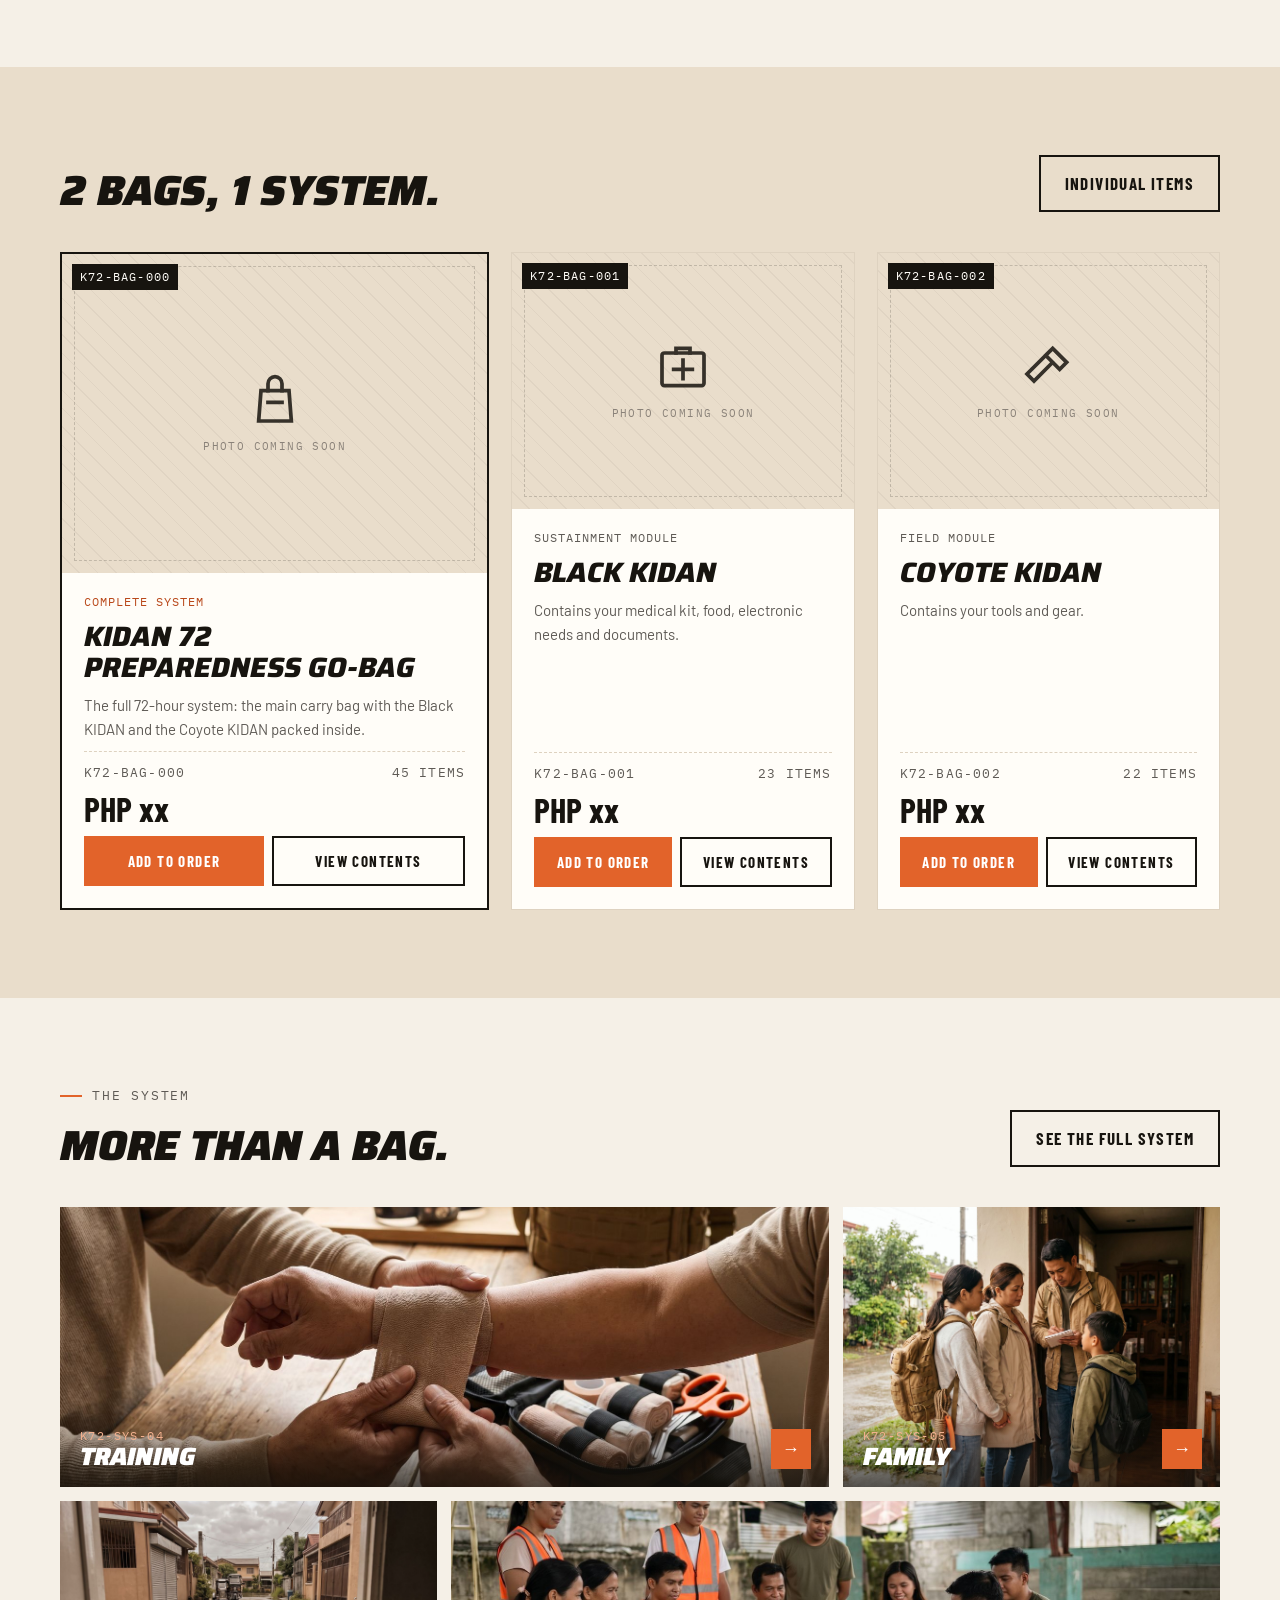
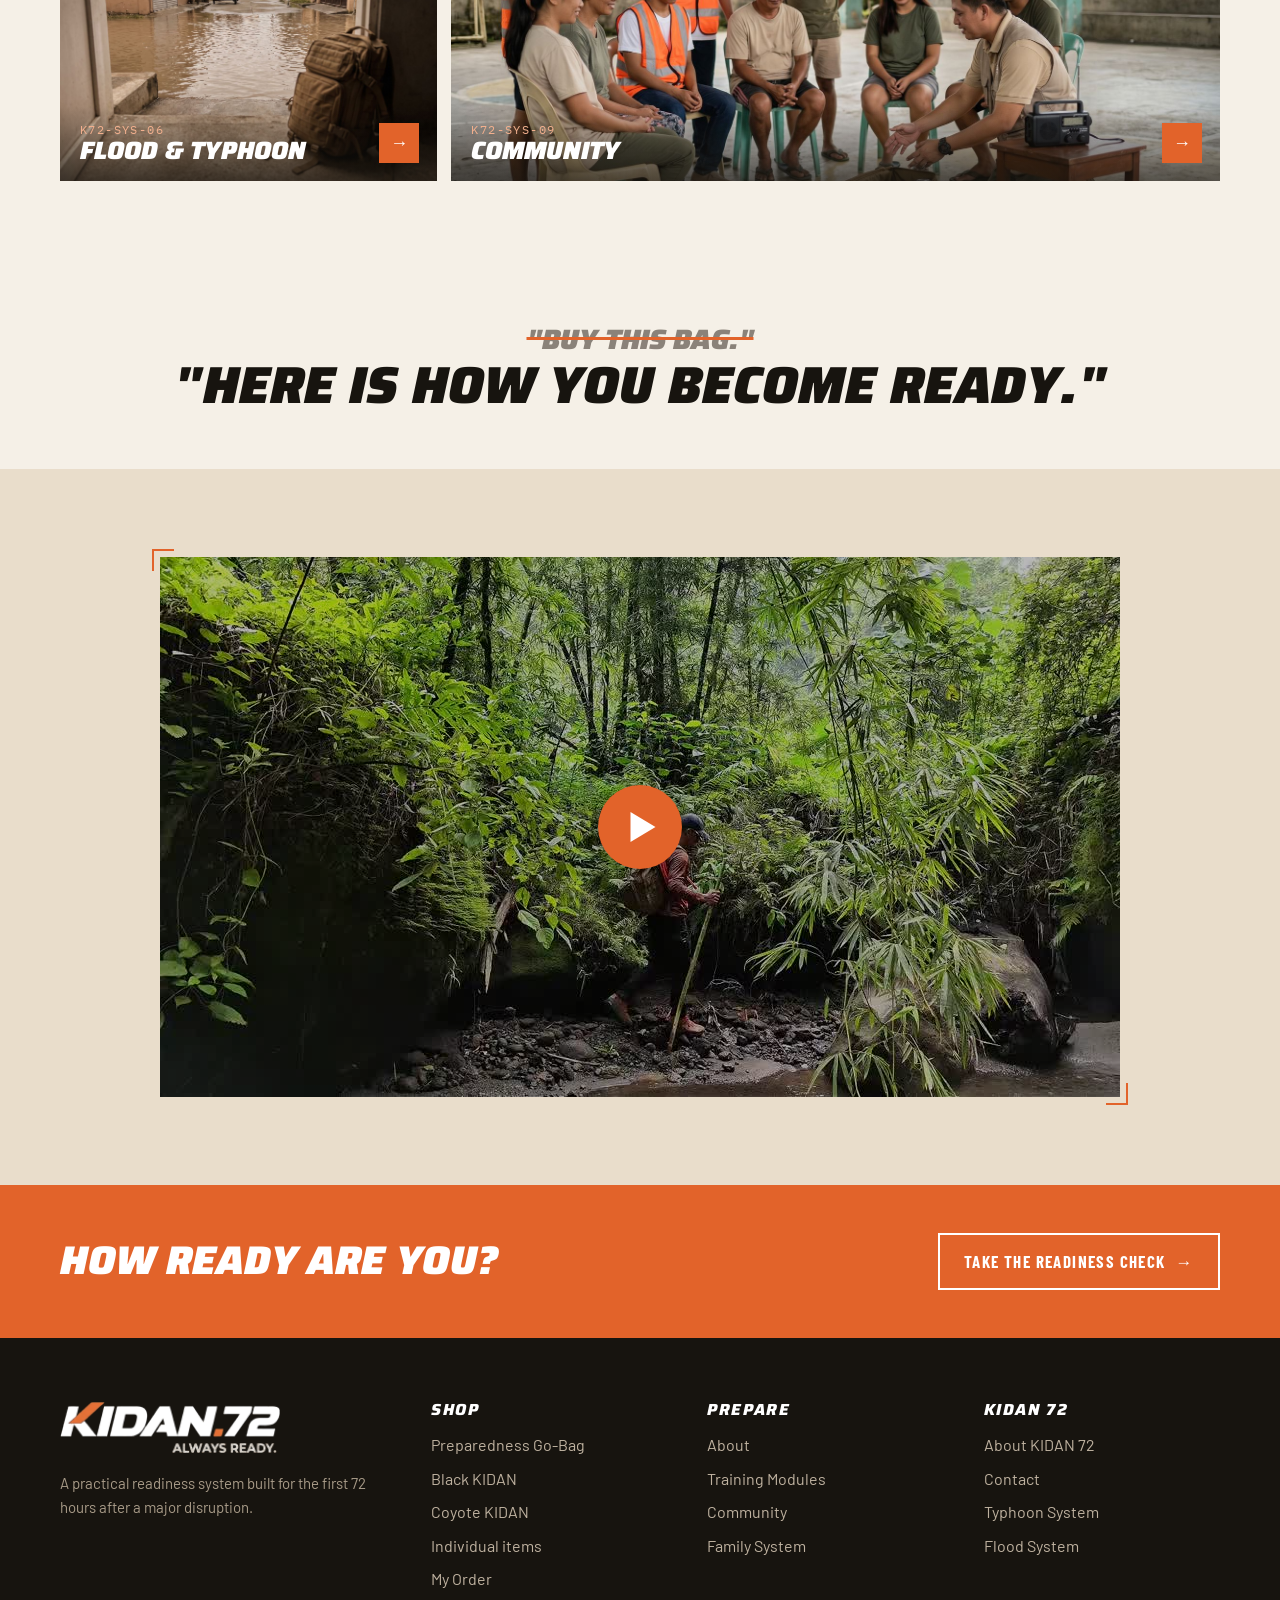
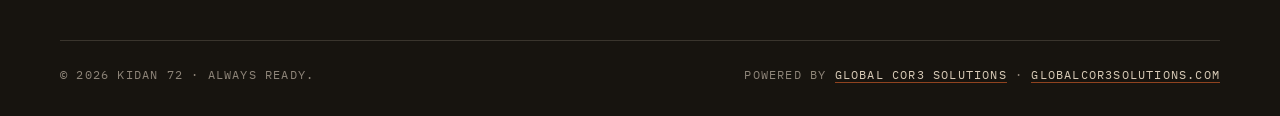
==== commit 9bdaf7cc: "Kit catalog, item photos, Training A video, phone layout, pouch filters" ====
--- a/index.html
+++ b/index.html
@@ -43,7 +43,7 @@
     <div class="wrap">
       <div class="stats">
         <div class="stat"><b>72<span>H</span></b><small>Self-reliance</small></div>
-        <div class="stat"><b>22</b><small>Serialised items</small></div>
+        <div class="stat"><b>43</b><small>Serialised items</small></div>
         <div class="stat"><b>10</b><small>Training modules</small></div>
         <div class="stat"><b>1</b><small>Standard system</small></div>
       </div>
--- a/css/style.css
+++ b/css/style.css
@@ -495,6 +495,7 @@
 .vmodal-close:hover { background: var(--ink); color: var(--card); }
 .vmodal-frame { aspect-ratio: 16 / 9; background: #000; }
 .vmodal-frame iframe { width: 100%; height: 100%; border: 0; display: block; }
+.vmodal-frame .yt-film { width: 100%; height: 100%; }
 .vmodal-soon { height: 100%; display: grid; place-items: center; align-content: center; gap: 10px; text-align: center; color: #E9DDCB; background: var(--ink); padding: 24px; }
 .vmodal-soon svg { width: 44px; height: 44px; color: var(--orange); }
 .vmodal-soon strong { font-family: var(--f-display); font-size: 30px; text-transform: uppercase; letter-spacing: .5px; color: #fff; }
@@ -775,3 +776,135 @@
 @media (max-width: 380px) {
   .hero-bg.has-video .hero-copy h1 { font-size: 29px; }
 }
+
+/* Kit parts shown under a kit in the pouch contents */
+.contents-list .ci-parts { display: flex; flex-wrap: wrap; gap: 5px; margin-top: 7px; }
+.contents-list .ci-parts span { font-size: 12.5px; line-height: 1.3; padding: 3px 8px; background: var(--sand); color: var(--ink); }
+
+/* Extra photo thumbnails on an item page */
+.thumbs { display: flex; gap: 10px; margin-top: 12px; }
+.thumbs button { width: 92px; aspect-ratio: 4 / 3; padding: 0; border: 2px solid transparent; background: var(--sand); cursor: pointer; overflow: hidden; }
+.thumbs button[aria-current="true"] { border-color: var(--orange); }
+.thumbs img { width: 100%; height: 100%; object-fit: cover; display: block; }
+
+/* =========================================================
+   Phone-friendly layout: shorter pages, less scrolling
+   ========================================================= */
+/* Back-to-top button (appears after scrolling down) */
+.to-top {
+  position: fixed; right: 16px; bottom: calc(16px + env(safe-area-inset-bottom, 0px)); z-index: 60;
+  width: 46px; height: 46px; display: grid; place-items: center; border: 0; cursor: pointer;
+  background: var(--ink); color: var(--card); box-shadow: 0 6px 18px rgba(0,0,0,.28);
+  transition: opacity .2s, transform .2s;
+}
+.to-top svg { width: 22px; height: 22px; }
+.to-top:hover { background: var(--orange); }
+.to-top[hidden] { display: grid; opacity: 0; transform: translateY(12px); pointer-events: none; }
+body:has(.vmodal:not([hidden])) .to-top { display: none; }
+
+/* Swipe dots under a swipe row (phones only) */
+.swipe-dots { display: none; }
+
+/* Sticky "jump to" bar on the About page */
+.subnav-bar { position: sticky; top: var(--header-h, 0px); z-index: 30; background: rgba(245, 240, 231, .96); backdrop-filter: blur(6px); border-bottom: 1px solid var(--line); }
+.subnav-bar .subnav { padding-block: 10px; }
+.subnav a[aria-current="true"] { background: var(--ink); border-color: var(--ink); color: var(--card); }
+
+/* Bag contents grouped by category, tap to open */
+.cat-group { border-bottom: 1px solid var(--line); }
+.cat-group summary {
+  list-style: none; cursor: pointer; display: flex; align-items: center; gap: 12px; padding: 13px 4px;
+  font-family: var(--f-display); font-weight: 700; font-size: 17px; letter-spacing: .6px; text-transform: uppercase;
+}
+.cat-group summary::-webkit-details-marker { display: none; }
+.cat-group summary .n { white-space: nowrap; font-family: var(--f-mono); font-weight: 400; font-size: 12px; letter-spacing: 1px; color: var(--muted); margin-left: auto; }
+.cat-group summary::after { content: "+"; width: 26px; height: 26px; display: grid; place-items: center; border: 1.5px solid var(--ink); font-size: 16px; line-height: 1; flex: none; }
+.cat-group[open] summary::after { content: "–"; background: var(--ink); color: var(--card); }
+.cat-group .contents-list { border-top: 0; margin-bottom: 10px; }
+.cat-group .contents-list a:last-child { border-bottom: 0; }
+.cat-groups { border-top: 2px solid var(--ink); }
+.contents-tools { display: flex; justify-content: flex-end; }
+.contents-tools button { font-family: var(--f-mono); font-size: 12px; letter-spacing: 1.2px; text-transform: uppercase; background: none; border: 0; color: var(--orange); cursor: pointer; padding: 6px 0; }
+
+@media (max-width: 640px) {
+  /* Bags: swipe sideways instead of three tall cards */
+  .bag-lineup {
+    display: flex; overflow-x: auto; scroll-snap-type: x mandatory; gap: 12px;
+    margin-inline: calc(var(--gutter) * -1); padding: 2px var(--gutter) 4px; scroll-padding-inline: var(--gutter);
+    scrollbar-width: none; -webkit-overflow-scrolling: touch;
+  }
+  .bag-lineup::-webkit-scrollbar { display: none; }
+  .bag-lineup > .bag-card { flex: 0 0 82%; scroll-snap-align: start; }
+  .bag-body { padding: 16px; gap: 8px; }
+  .bag-body h3 { font-size: 23px; }
+  .bag-price { font-size: 28px; }
+  .bag-actions .btn { padding: 10px 12px; font-size: 14px; }
+  .swipe-dots { display: flex; justify-content: center; gap: 8px; margin-top: 14px; }
+  .swipe-dots button { width: 9px; height: 9px; padding: 0; border: 0; border-radius: 50%; background: rgba(23,20,15,.22); cursor: pointer; transition: width .2s, background .2s; }
+  .swipe-dots button.on { width: 24px; border-radius: 5px; background: var(--orange); }
+
+  /* Kit page: filter chips in one swipeable row that stays on screen */
+  .toolbar {
+    position: sticky; top: var(--header-h, 0px); z-index: 20; flex-wrap: nowrap; gap: 0; display: block;
+    margin: 0 calc(var(--gutter) * -1) 16px; padding: 10px 0 8px; background: var(--sand); border-bottom: 1px solid rgba(23,20,15,.12);
+  }
+  .filters { flex-wrap: nowrap; overflow-x: auto; padding-inline: var(--gutter); scrollbar-width: none; }
+  .filters::-webkit-scrollbar { display: none; }
+  .filters button { flex: none; white-space: nowrap; }
+  .toolbar .count { display: block; padding: 6px var(--gutter) 0; font-size: 11.5px; }
+
+  /* Kit page: two items per row */
+  .catalog { grid-template-columns: repeat(2, minmax(0, 1fr)); gap: 10px; }
+  .item .photo { aspect-ratio: 5 / 4; }
+  .item .photo .sn-badge { font-size: 9.5px; left: 6px; top: 6px; padding: 3px 5px; letter-spacing: .6px; }
+  .item .photo .placeholder svg { width: 38px; height: 38px; }
+  .item .photo .placeholder small { font-size: 9px; }
+  .item-body { padding: 10px 10px 12px; gap: 6px; }
+  .item-body .tag { display: none; }
+  .item-body h3 { font-size: 16px; line-height: 1.12; }
+  .item-body { grid-template-columns: minmax(0, 1fr) auto; grid-template-rows: auto 1fr auto; column-gap: 6px; }
+  .item-body > h3, .item-body > p, .item-body > .tag { grid-column: 1 / -1; }
+  .item-foot { padding-top: 0; border-top: 0; align-self: center; }
+  .item-foot .serial { display: none; }
+  .item .link-more { display: none; }
+  .item .price { font-size: 16px; }
+  .item-actions { gap: 6px; }
+  .item .link-more { font-size: 12px; letter-spacing: .8px; }
+  .item .btn-mini { padding: 6px 9px; font-size: 12.5px; }
+
+  /* About page: shorter photos, tighter sections, one-column steps */
+  .sys { padding-block: 34px; gap: 18px; }
+  .sys-photo { aspect-ratio: 16 / 9; }
+  .panel { padding: 16px; gap: 8px; }
+  .panel h4 { font-size: 19px; }
+  .cols { gap: 10px; }
+  .phase-row { grid-template-columns: 1fr; gap: 8px; padding-block: 12px; }
+  .flow { gap: 4px; }
+  .flow span { font-size: 14px; padding: 5px 9px; }
+  .datatable th, .datatable td { display: block; width: auto; border-bottom: 0; padding: 0 14px; }
+  .datatable th { padding-top: 12px; }
+  .datatable td { padding-bottom: 12px; border-bottom: 1px solid var(--line); }
+  .subnav-bar .subnav { flex-wrap: nowrap; overflow-x: auto; scrollbar-width: none; margin-inline: calc(var(--gutter) * -1); padding-inline: var(--gutter); }
+  .subnav-bar .subnav::-webkit-scrollbar { display: none; }
+  .subnav-bar .subnav a { flex: none; white-space: nowrap; }
+
+  /* Training: video button fits on one line */
+  .video-link { gap: 12px; padding: 14px; }
+  .video-link .play { width: 44px; height: 44px; }
+  .video-link strong { font-size: 17px; }
+  .video-link .ext { display: none; }
+
+  /* Footer: two link columns side by side */
+  .foot-grid { grid-template-columns: 1fr 1fr; gap: 28px 18px; }
+  .foot-grid > div:first-child { grid-column: 1 / -1; }
+}
+.sys { scroll-margin-top: calc(var(--header-h, 80px) + 64px); }
+
+/* Kit page: Black KIDAN / Coyote KIDAN filter buttons with a colour swatch */
+.filters .pouch-btn { display: inline-flex; align-items: center; gap: 7px; }
+.filters .pouch-btn i { width: 12px; height: 12px; flex: none; border: 1px solid rgba(255,255,255,.5); }
+.filters .pouch-K72-BAG-001 i { background: #17140F; }
+.filters .pouch-K72-BAG-002 i { background: #8A6E4B; }
+.filters .pouch-btn[aria-pressed="true"] i { border-color: #fff; }
+.filter-sep { width: 1px; align-self: stretch; background: rgba(23,20,15,.2); margin-inline: 4px; flex: none; }
+@media (max-width: 640px) { .filter-sep { margin-block: 4px; } }
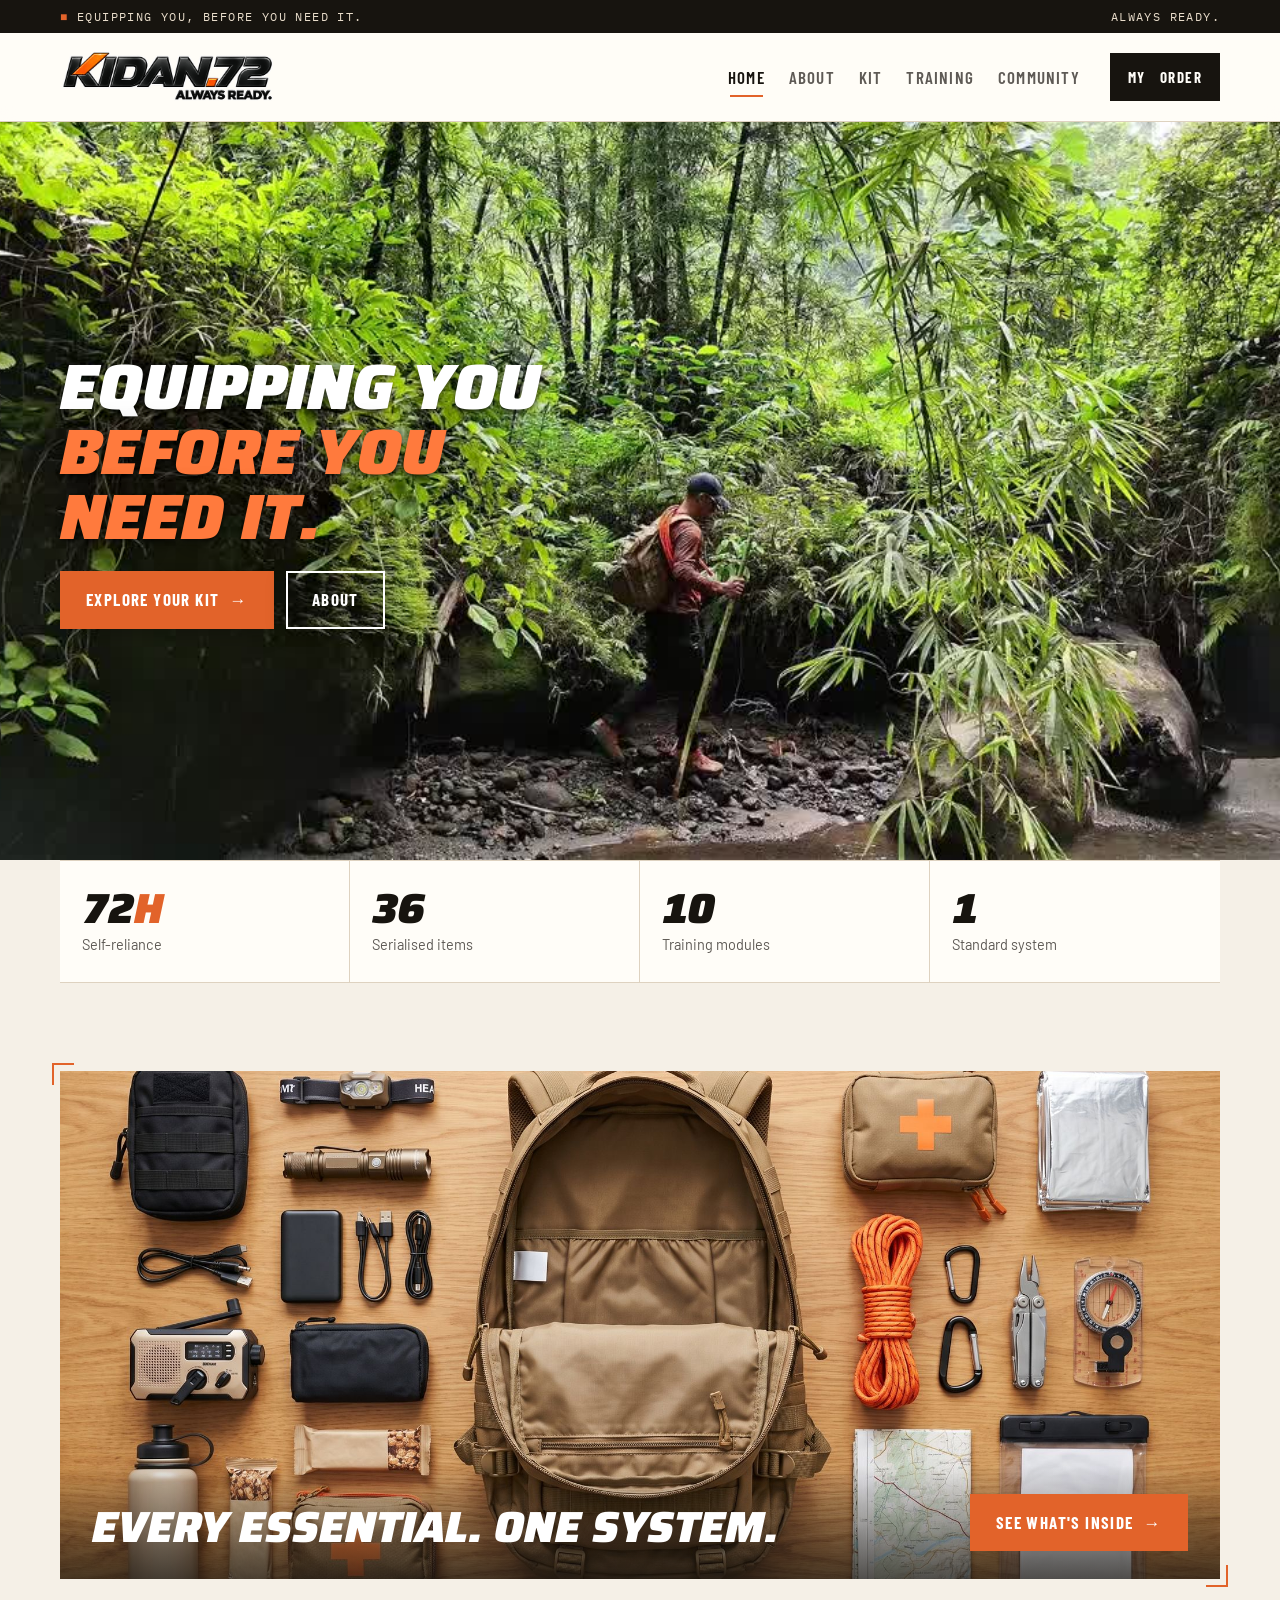
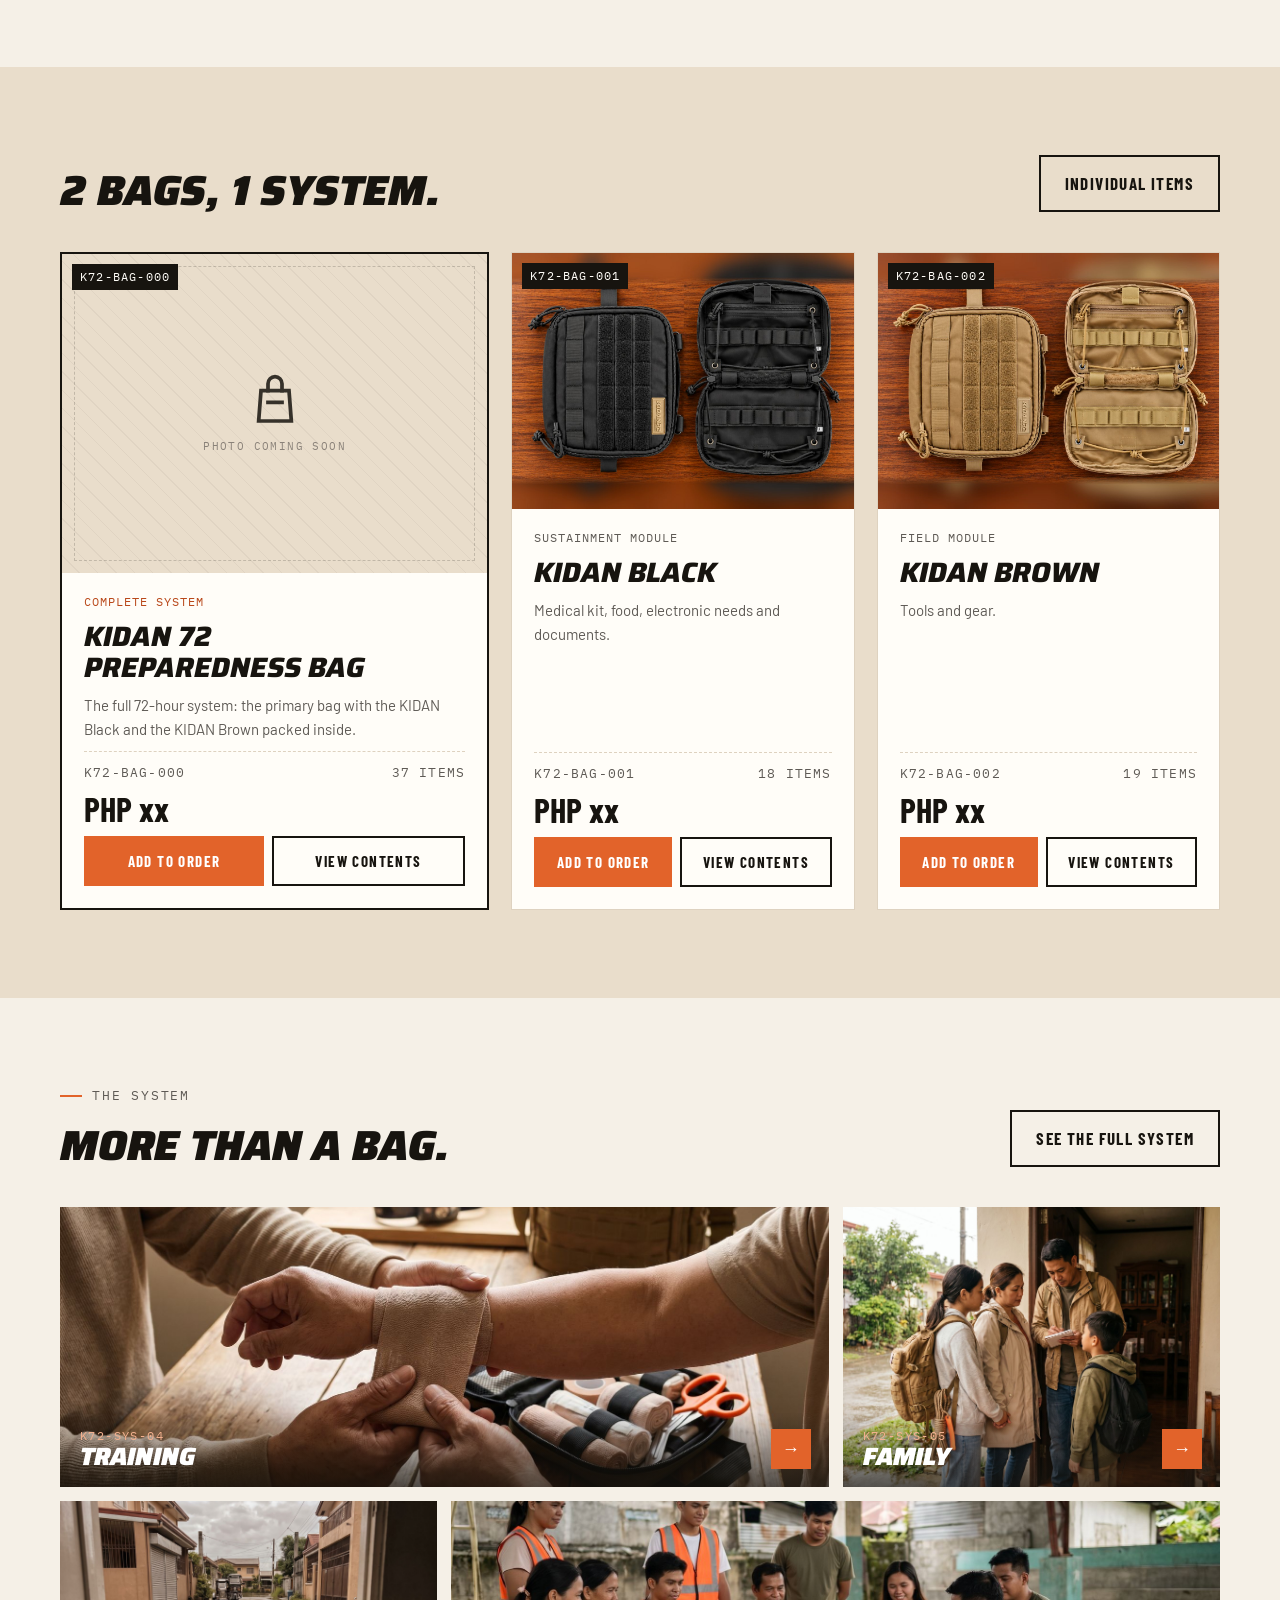
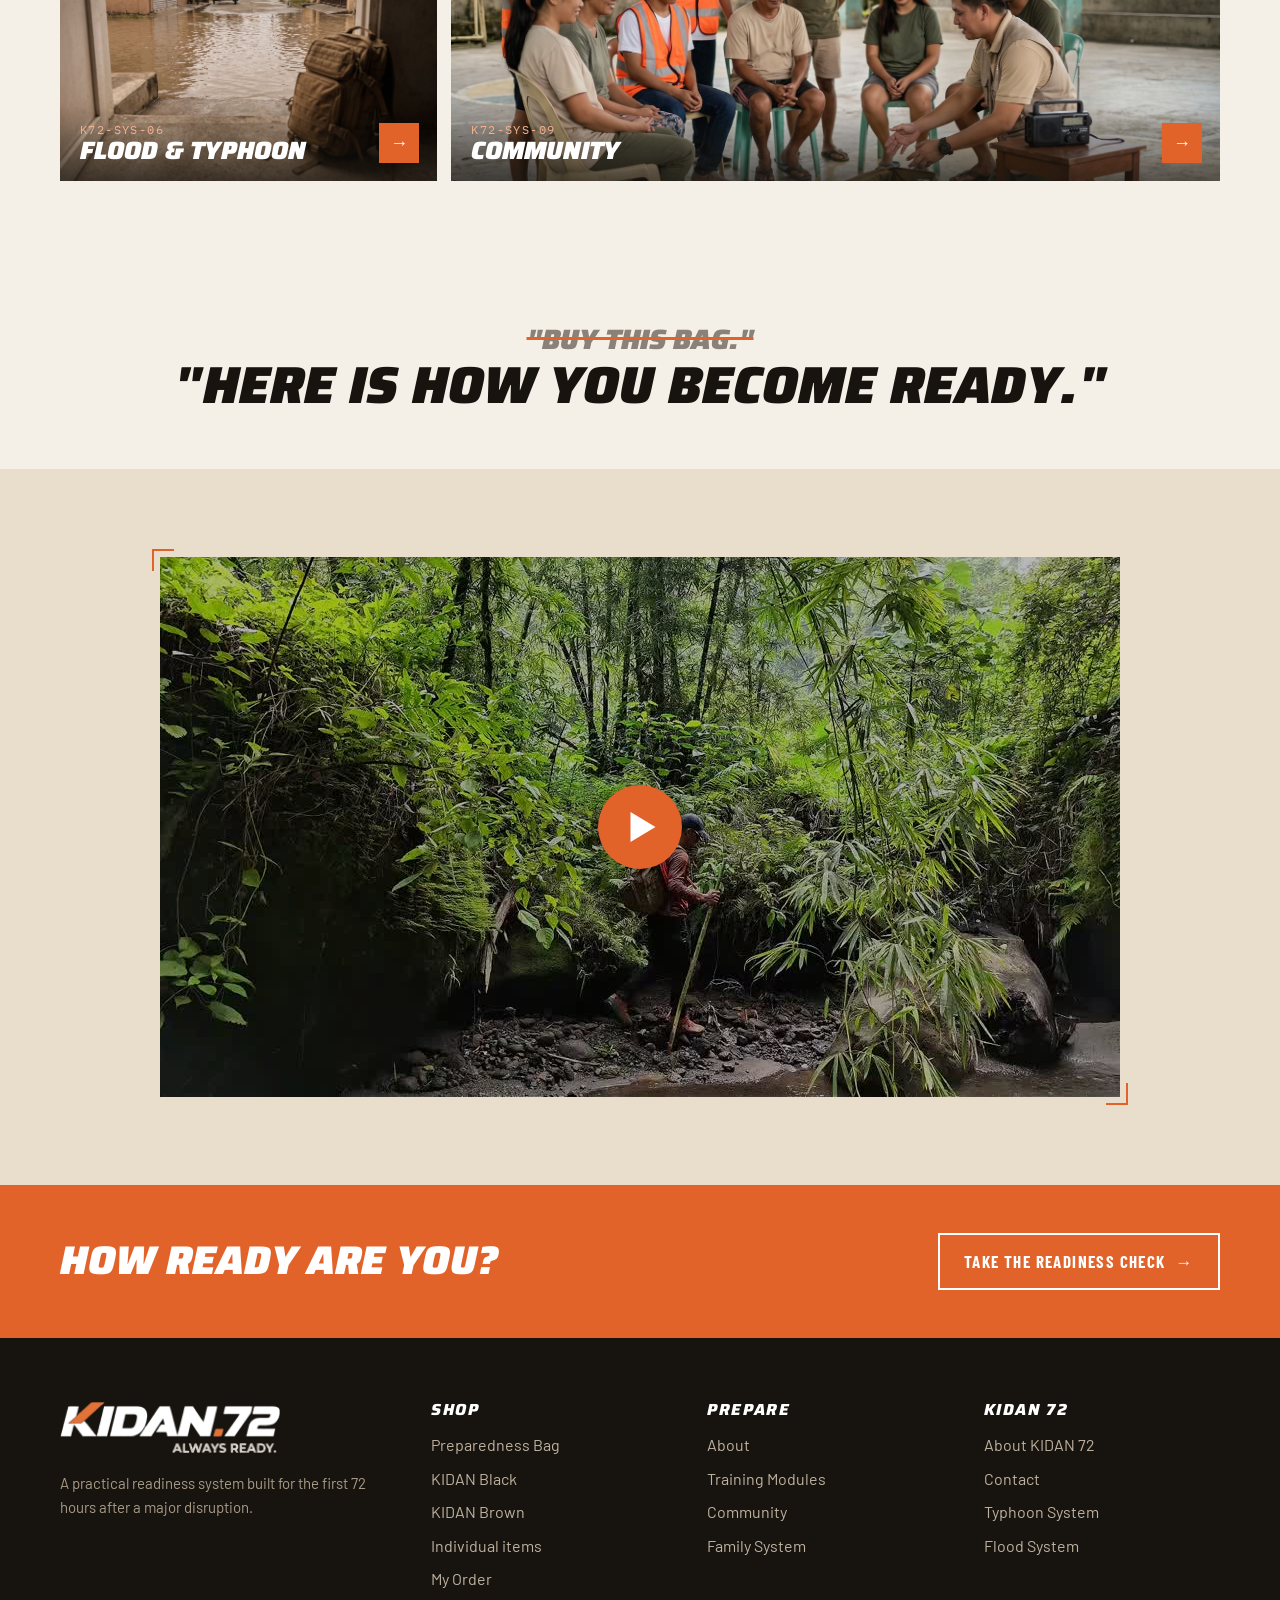
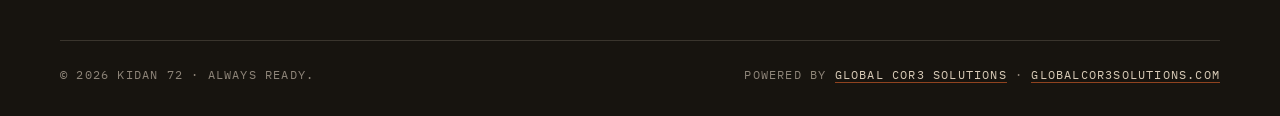
==== commit 2ad0e603: "Client revisions: KIDAN Black/Brown, item updates, new photos, kit slideshow, Messenger ordering, co" ====
--- a/index.html
+++ b/index.html
@@ -29,8 +29,7 @@
       </div>
       <div class="wrap">
         <div class="hero-copy">
-          <span class="eyebrow">Always Ready</span>
-          <h1>Equipping you <span class="accent">before you need it.</span></h1>
+           <h1>Equipping you <span class="accent">before you need it.</span></h1>
           <div class="btn-row">
             <a class="btn btn-primary" href="gobag.html">Explore your kit <span class="arrow">→</span></a>
             <a class="btn btn-ghost" href="system.html">About</a>
@@ -43,7 +42,7 @@
     <div class="wrap">
       <div class="stats">
         <div class="stat"><b>72<span>H</span></b><small>Self-reliance</small></div>
-        <div class="stat"><b>43</b><small>Serialised items</small></div>
+        <div class="stat"><b>36</b><small>Serialised items</small></div>
         <div class="stat"><b>10</b><small>Training modules</small></div>
         <div class="stat"><b>1</b><small>Standard system</small></div>
       </div>
--- a/css/style.css
+++ b/css/style.css
@@ -908,3 +908,24 @@
 .filters .pouch-btn[aria-pressed="true"] i { border-color: #fff; }
 .filter-sep { width: 1px; align-self: stretch; background: rgba(23,20,15,.2); margin-inline: 4px; flex: none; }
 @media (max-width: 640px) { .filter-sep { margin-block: 4px; } }
+
+/* Kit page photo slideshow */
+.kit-slider { position: relative; overflow: hidden; background: var(--sand); }
+.kit-slides { display: flex; overflow-x: auto; scroll-snap-type: x mandatory; scrollbar-width: none; -webkit-overflow-scrolling: touch; }
+.kit-slides::-webkit-scrollbar { display: none; }
+.kit-slide { flex: 0 0 100%; margin: 0; position: relative; scroll-snap-align: start; aspect-ratio: 2 / 1; }
+.kit-slide img { width: 100%; height: 100%; object-fit: cover; display: block; }
+.kit-slide figcaption {
+  position: absolute; left: 14px; bottom: 14px; background: var(--ink); color: var(--card);
+  font-family: var(--f-mono); font-size: 12px; letter-spacing: 1.2px; text-transform: uppercase; padding: 6px 10px;
+}
+.kit-slider + .swipe-dots { display: flex; justify-content: center; gap: 8px; margin-top: 14px; }
+.kit-slider + .swipe-dots button { width: 9px; height: 9px; padding: 0; border: 0; border-radius: 50%; background: rgba(23,20,15,.22); cursor: pointer; transition: width .2s, background .2s; }
+.kit-slider + .swipe-dots button.on { width: 24px; border-radius: 5px; background: var(--orange); }
+@media (max-width: 700px) { .kit-slide { aspect-ratio: 16 / 9; } .kit-slide figcaption { font-size: 10.5px; left: 10px; bottom: 10px; } }
+
+/* Order page: preview of the message the customer will send */
+.msg-preview { margin-top: 6px; border: 1px solid var(--line); background: var(--paper, #fff); }
+.msg-preview summary { cursor: pointer; padding: 10px 12px; font-family: var(--f-mono); font-size: 12px; letter-spacing: 1.2px; text-transform: uppercase; color: var(--steel); }
+.msg-preview pre { margin: 0; padding: 12px 14px 14px; border-top: 1px dashed var(--line); white-space: pre-wrap; word-break: break-word; font-family: var(--f-mono); font-size: 12.5px; line-height: 1.55; color: var(--ink); max-height: 360px; overflow: auto; }
+.contact-card a { color: var(--ink); text-decoration-color: var(--orange); text-underline-offset: 3px; }
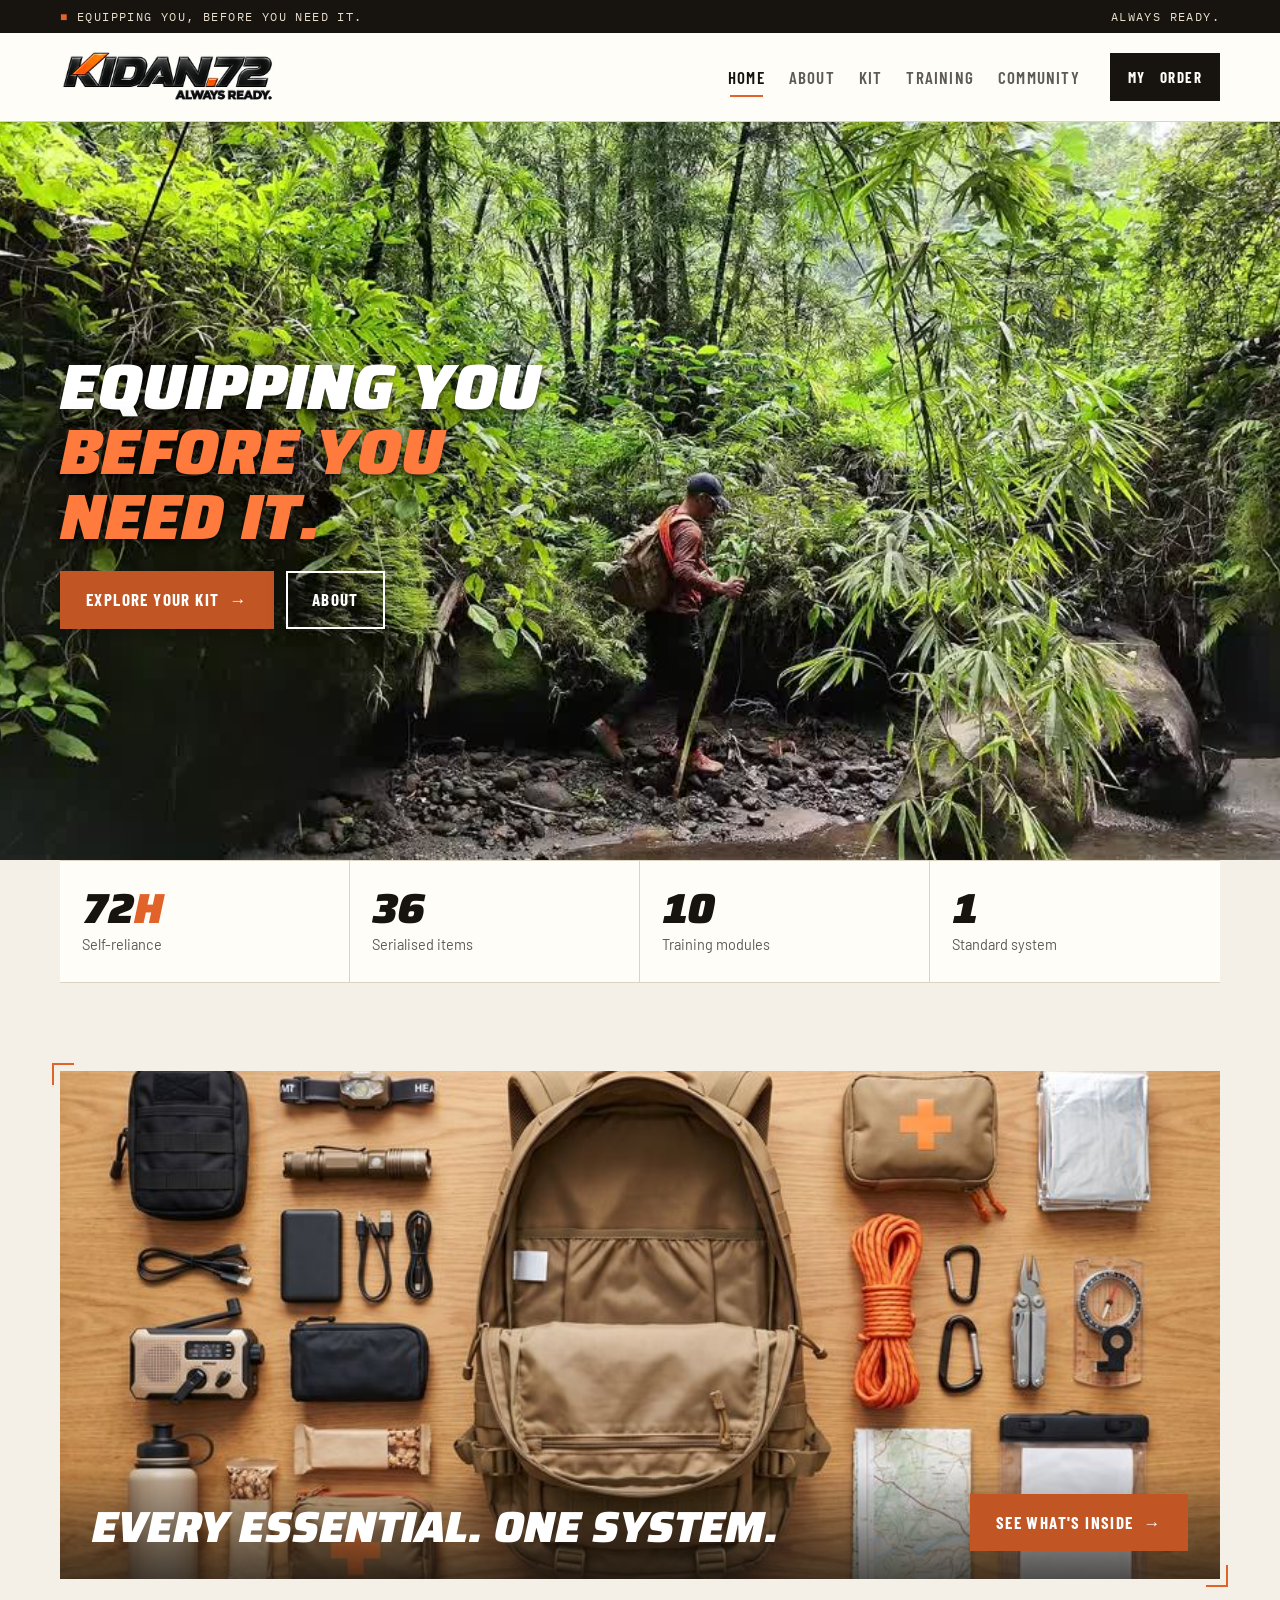
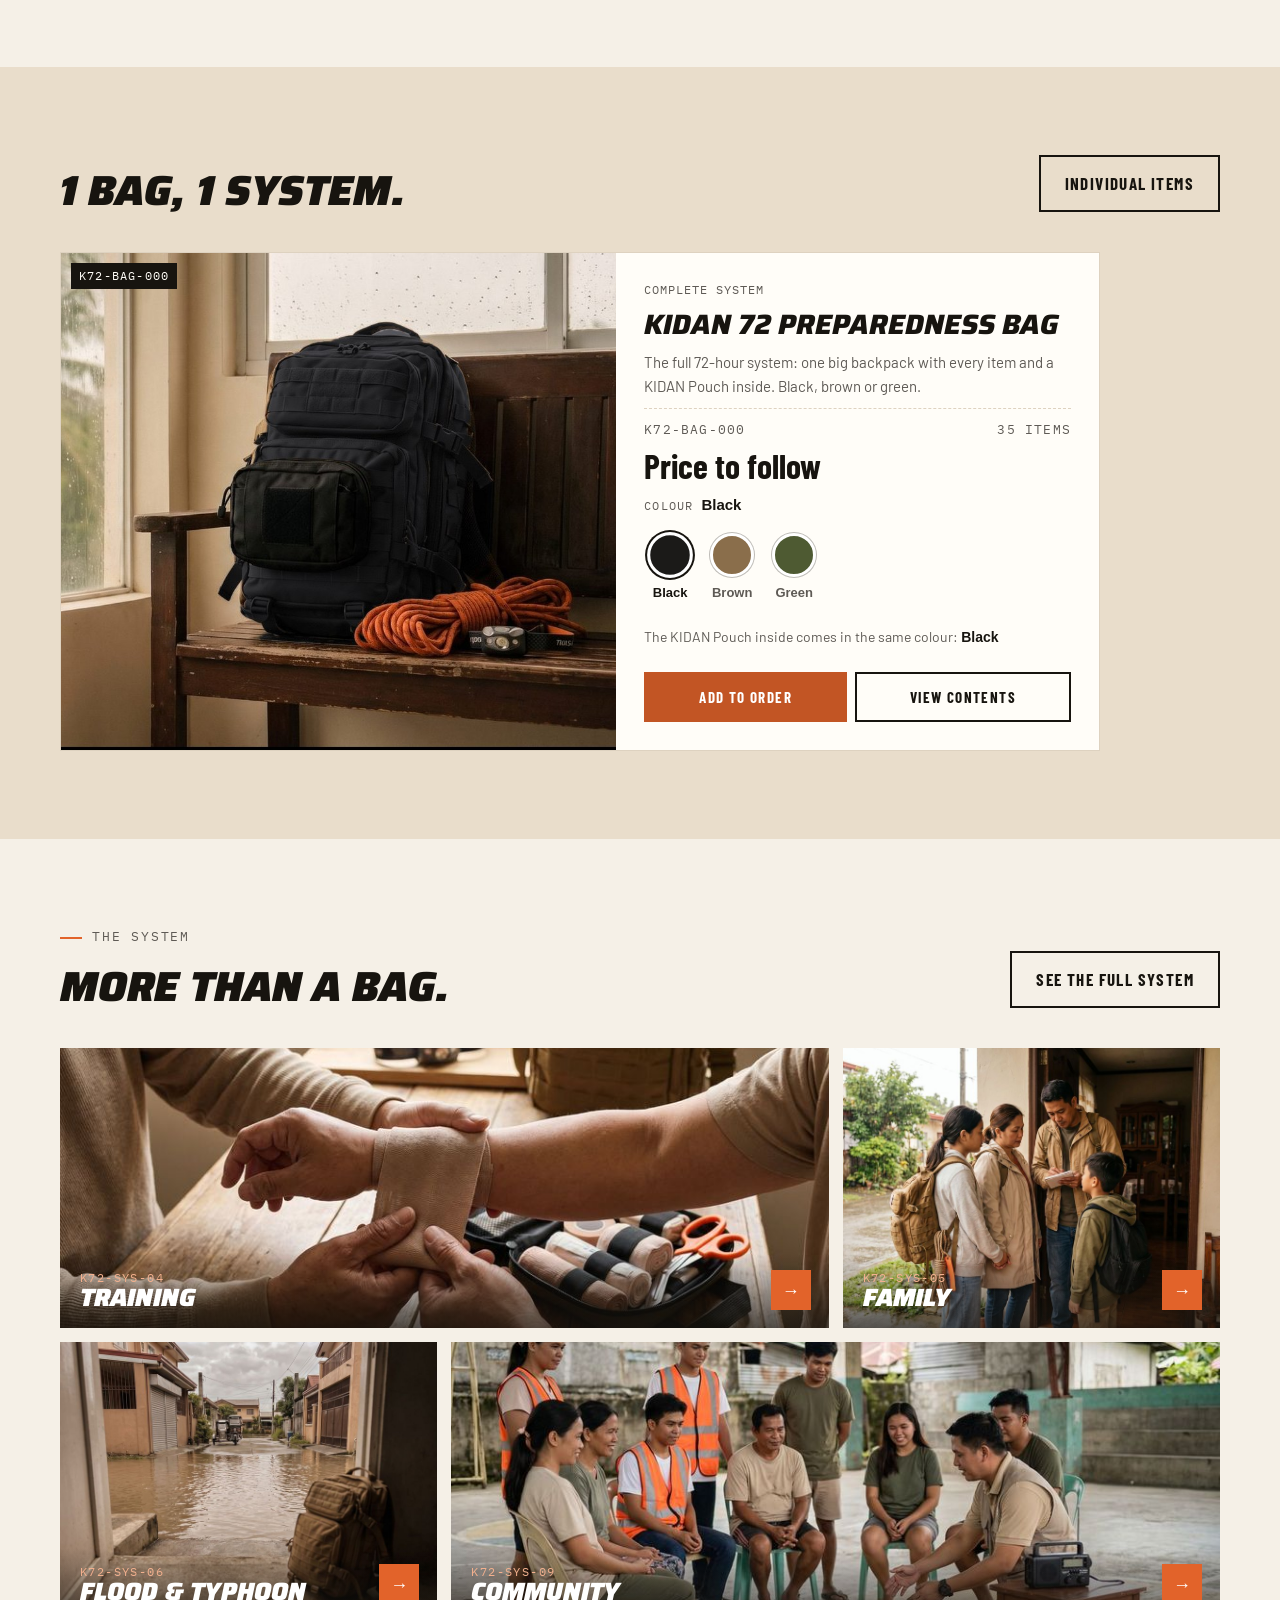
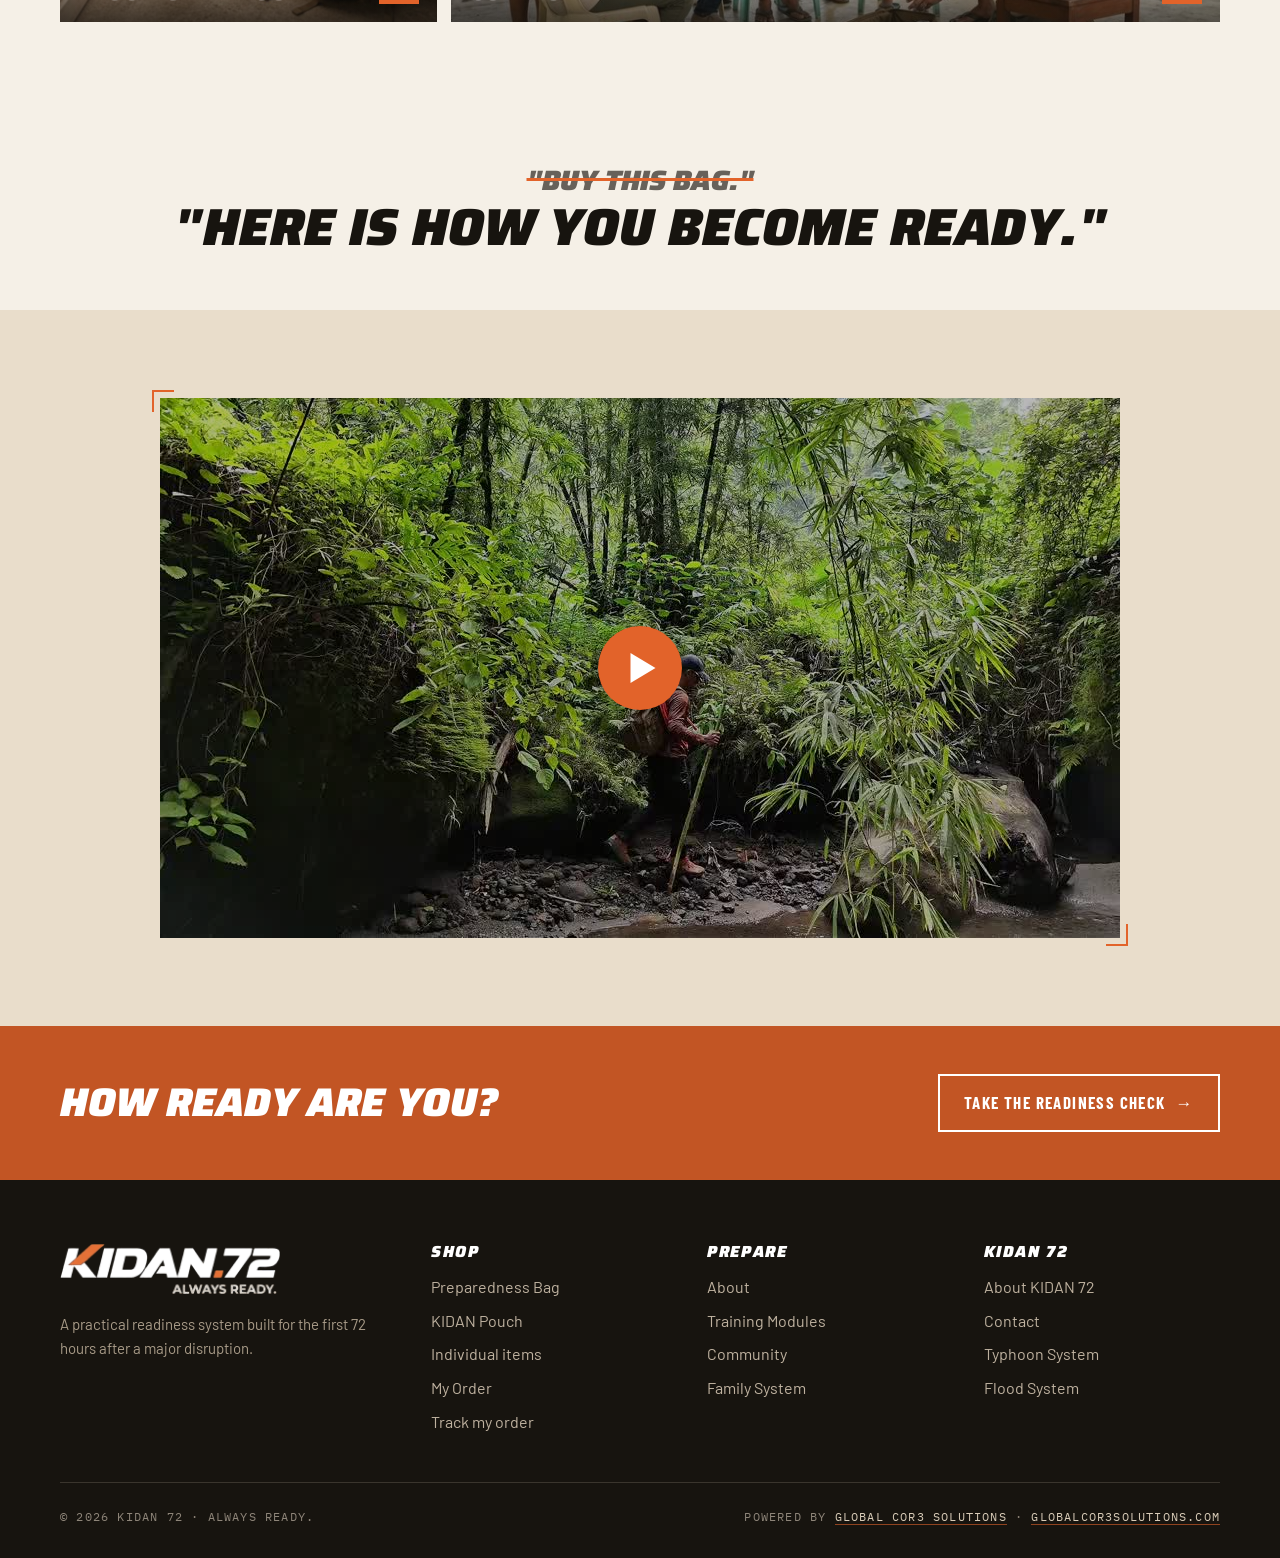
==== commit b8889430: "3-colour backpack, stock, reports, login levels" ====
--- a/index.html
+++ b/index.html
@@ -13,7 +13,7 @@
   <link rel="preconnect" href="https://fonts.googleapis.com">
   <link rel="preconnect" href="https://fonts.gstatic.com" crossorigin>
   <link rel="stylesheet" href="https://fonts.googleapis.com/css2?family=Saira:ital,wght@1,800;1,900&family=Barlow+Condensed:wght@500;600;700&family=Barlow:wght@400;500;600&family=IBM+Plex+Mono:wght@400;500&display=swap">
-  <link rel="stylesheet" href="css/style.css">
+  <link rel="stylesheet" href="css/style.css?v=20261025b">
 </head>
 <body data-page="home">
   <header id="site-header"></header>
@@ -52,7 +52,7 @@
     <section class="section">
       <div class="wrap">
         <figure class="photo-banner frame">
-          <img src="assets/img/photo-kit.jpg" alt="The complete KIDAN 72 kit laid out item by item" loading="lazy">
+          <img src="assets/img/photo-kit.jpg" srcset="assets/img/photo-kit-800.jpg 800w, assets/img/photo-kit.jpg 1600w" sizes="(max-width: 760px) 100vw, 50vw" alt="The complete KIDAN 72 kit laid out item by item" loading="lazy">
           <figcaption>
             <h2>Every essential. One system.</h2>
             <a class="btn btn-primary" href="gobag.html">See what's inside <span class="arrow">→</span></a>
@@ -66,7 +66,7 @@
       <div class="wrap">
         <div class="section-head split">
           <div class="stack">
-            <h2>2 Bags, 1 System.</h2>
+            <h2>1 Bag, 1 System.</h2>
           </div>
           <a class="btn btn-ghost" href="gobag.html#items">Individual items</a>
         </div>
@@ -85,10 +85,10 @@
           <a class="btn btn-ghost" href="system.html">See the full system</a>
         </div>
         <div class="tiles">
-          <a class="tile tile-wide" href="training.html"><img src="assets/img/photo-training.jpg" alt="" loading="lazy"><span><em>K72-SYS-04</em>Training</span></a>
-          <a class="tile" href="system.html#family"><img src="assets/img/photo-family.jpg" alt="" loading="lazy"><span><em>K72-SYS-05</em>Family</span></a>
-          <a class="tile" href="system.html#flood"><img src="assets/img/photo-flood.jpg" alt="" loading="lazy"><span><em>K72-SYS-06</em>Flood &amp; Typhoon</span></a>
-          <a class="tile tile-wide" href="system.html#community"><img src="assets/img/photo-community.jpg" alt="" loading="lazy"><span><em>K72-SYS-09</em>Community</span></a>
+          <a class="tile tile-wide" href="training.html"><img src="assets/img/photo-training.jpg" srcset="assets/img/photo-training-800.jpg 800w, assets/img/photo-training.jpg 1600w" sizes="(max-width: 760px) 100vw, 50vw" alt="" loading="lazy"><span><em>K72-SYS-04</em>Training</span></a>
+          <a class="tile" href="system.html#family"><img src="assets/img/photo-family.jpg" srcset="assets/img/photo-family-800.jpg 800w, assets/img/photo-family.jpg 1600w" sizes="(max-width: 760px) 100vw, 50vw" alt="" loading="lazy"><span><em>K72-SYS-05</em>Family</span></a>
+          <a class="tile" href="system.html#flood"><img src="assets/img/photo-flood.jpg" srcset="assets/img/photo-flood-800.jpg 800w, assets/img/photo-flood.jpg 1600w" sizes="(max-width: 760px) 100vw, 50vw" alt="" loading="lazy"><span><em>K72-SYS-06</em>Flood &amp; Typhoon</span></a>
+          <a class="tile tile-wide" href="system.html#community"><img src="assets/img/photo-community.jpg" srcset="assets/img/photo-community-800.jpg 800w, assets/img/photo-community.jpg 1600w" sizes="(max-width: 760px) 100vw, 50vw" alt="" loading="lazy"><span><em>K72-SYS-09</em>Community</span></a>
         </div>
       </div>
     </section>
@@ -129,10 +129,10 @@
 
   <footer id="site-footer"></footer>
 
-  <script src="js/config.js"></script>
-  <script src="js/data.js"></script>
-  <script src="js/store.js"></script>
-  <script src="js/site.js"></script>
-  <script src="js/home.js"></script>
+  <script src="js/config.js?v=20261025b"></script>
+  <script src="js/data.js?v=20261025b"></script>
+  <script src="js/store.js?v=20261025b"></script>
+  <script src="js/site.js?v=20261025b"></script>
+  <script src="js/home.js?v=20261025b"></script>
 </body>
 </html>
--- a/css/style.css
+++ b/css/style.css
@@ -863,7 +863,12 @@
   .item-body .tag { display: none; }
   .item-body h3 { font-size: 16px; line-height: 1.12; }
   .item-body { grid-template-columns: minmax(0, 1fr) auto; grid-template-rows: auto 1fr auto; column-gap: 6px; }
-  .item-body > h3, .item-body > p, .item-body > .tag { grid-column: 1 / -1; }
+  .item-body > h3, .item-body > p, .item-body > .tag, .item-body > .choice-pick { grid-column: 1 / -1; }
+  .item-body > .choice-pick { margin: 0; gap: 4px; }
+  .item-body > .choice-pick legend { display: none; }
+  .item-body > .choice-pick label span { min-height: 30px; padding: 4px 8px; font-size: 13px; gap: 6px; }
+  .item-body > .choice-pick label span i { width: 12px; height: 12px; }
+  .item .price.tbc { font-size: 13px; white-space: normal; line-height: 1.15; }
   .item-foot { padding-top: 0; border-top: 0; align-self: center; }
   .item-foot .serial { display: none; }
   .item .link-more { display: none; }
@@ -929,3 +934,199 @@
 .msg-preview summary { cursor: pointer; padding: 10px 12px; font-family: var(--f-mono); font-size: 12px; letter-spacing: 1.2px; text-transform: uppercase; color: var(--steel); }
 .msg-preview pre { margin: 0; padding: 12px 14px 14px; border-top: 1px dashed var(--line); white-space: pre-wrap; word-break: break-word; font-family: var(--f-mono); font-size: 12.5px; line-height: 1.55; color: var(--ink); max-height: 360px; overflow: auto; }
 .contact-card a { color: var(--ink); text-decoration-color: var(--orange); text-underline-offset: 3px; }
+
+/* ---------- Added: sold out, order confirmation, Kit search ---------- */
+.btn.is-disabled { opacity: .55; cursor: not-allowed; pointer-events: none; }
+.sold-out-note { font-size: 13.5px; color: var(--orange-dark); font-weight: 600; }
+.order-confirm { display: grid; gap: 8px; padding: 16px; background: #EEF5EF; border: 1px solid #BBD6C0; border-left: 4px solid var(--ok); }
+.order-confirm h3 { font-size: 24px; }
+.order-confirm p { margin: 0; font-size: 15px; }
+.order-confirm .remove { justify-self: start; }
+.kit-search { position: relative; flex: 1 1 260px; max-width: 360px; }
+.kit-search input { width: 100%; padding: 10px 36px 10px 38px; border: 1px solid var(--line); background: var(--card); font: inherit; font-size: 15px; color: var(--ink); border-radius: 0; -webkit-appearance: none; appearance: none; }
+.kit-search input:focus { outline: 2px solid var(--orange); outline-offset: 0; border-color: var(--orange); }
+.kit-search svg { position: absolute; left: 11px; top: 50%; width: 18px; height: 18px; transform: translateY(-50%); color: var(--muted); pointer-events: none; }
+.kit-search .clear { position: absolute; right: 4px; top: 50%; transform: translateY(-50%); border: 0; background: none; font-size: 20px; line-height: 1; padding: 6px 8px; color: var(--muted); cursor: pointer; }
+.kit-search .clear:hover { color: var(--ink); }
+.kit-search input::-webkit-search-cancel-button { display: none; }
+.search-bags { display: flex; flex-wrap: wrap; gap: 8px 16px; align-items: center; margin: -8px 0 18px; font-size: 15px; }
+.search-bags a { font-weight: 600; }
+.catalog .empty { grid-column: 1 / -1; }
+@media (max-width: 640px) {
+  .kit-search { max-width: none; padding: 8px var(--gutter) 6px; }
+  .kit-search svg { left: calc(var(--gutter) + 11px); }
+  .kit-search .clear { right: calc(var(--gutter) + 4px); }
+}
+.addr { border: 0; padding: 0; margin: 0; display: grid; gap: 12px; min-width: 0; }
+.addr legend { font-family: var(--f-mono); font-size: 12px; letter-spacing: 1.2px; text-transform: uppercase; color: var(--ink); padding: 0; margin-bottom: 2px; font-weight: 500; }
+.field select { font: inherit; padding: 11px 36px 11px 12px; border: 1px solid var(--line); color: var(--ink); width: 100%; border-radius: 0; -webkit-appearance: none; appearance: none;
+  background: #fff url("data:image/svg+xml,%3Csvg xmlns='http://www.w3.org/2000/svg' viewBox='0 0 24 24' fill='none' stroke='%235E5A55' stroke-width='2'%3E%3Cpath d='M6 9l6 6 6-6'/%3E%3C/svg%3E") no-repeat right 10px center / 16px; }
+.field select:focus { outline: none; border-color: var(--ink); box-shadow: 0 0 0 2px rgba(226, 99, 42, .35); }
+.field select:disabled { background-color: #F7F3EC; color: var(--muted); }
+
+/* ---------- Added: order email, Track my order ---------- */
+.optional { text-transform: none; letter-spacing: 0; color: var(--muted); font-family: var(--f-body); font-size: 13px; }
+.hp { position: absolute !important; left: -9999px; width: 1px; height: 1px; overflow: hidden; }
+.order-confirm .btn { padding: 10px 16px; }
+.track-form { display: grid; gap: 14px; max-width: 460px; }
+.track-card { background: var(--card); border: 1px solid var(--line); padding: 24px; display: grid; gap: 20px; }
+.track-head { display: flex; justify-content: space-between; align-items: flex-start; gap: 16px; flex-wrap: wrap; }
+.track-head h2 { font-size: clamp(30px, 5vw, 44px); margin: 4px 0; }
+.track-badge { font-family: var(--f-mono); font-size: 12px; letter-spacing: 1.2px; text-transform: uppercase; padding: 6px 10px; background: var(--sand); color: var(--ink); }
+.track-badge.s-new { background: var(--orange); color: #fff; }
+.track-badge.s-delivered { background: var(--ok); color: #fff; }
+.track-badge.s-cancelled { background: #ddd; color: #666; }
+.track-steps { list-style: none; margin: 0; padding: 0; display: grid; grid-template-columns: repeat(4, 1fr); counter-reset: s; }
+.track-steps li { position: relative; padding: 34px 6px 0; text-align: center; display: grid; gap: 2px; font-size: 14px; color: var(--muted); }
+.track-steps li::before { counter-increment: s; content: counter(s); position: absolute; top: 0; left: 50%; transform: translateX(-50%); width: 26px; height: 26px; border-radius: 50%; display: grid; place-items: center; background: var(--sand); color: var(--steel); font: 600 13px var(--f-mono); z-index: 1; }
+.track-steps li::after { content: ""; position: absolute; top: 12px; left: -50%; width: 100%; height: 2px; background: var(--line); }
+.track-steps li:first-child::after { display: none; }
+.track-steps li.done::before { content: "✓"; background: var(--ok); color: #fff; }
+.track-steps li.done::after, .track-steps li.current::after { background: var(--ok); }
+.track-steps li.current::before { background: var(--orange); color: #fff; }
+.track-steps li b { color: var(--ink); font-family: var(--f-display); text-transform: uppercase; font-size: 16px; }
+.track-steps li span { font-size: 12.5px; }
+.track-next { margin: 0; padding: 12px 14px; background: #F7F3EC; border-left: 4px solid var(--orange); }
+.track-pay { padding: 14px; border: 1px solid var(--orange); background: #FFF6F0; }
+.track-pay p { margin: 6px 0 0; }
+.track-cancelled { padding: 14px; background: #eee; color: #555; }
+.track-grid { display: grid; grid-template-columns: 1.4fr 1fr; gap: 24px; }
+.track-items { width: 100%; border-collapse: collapse; margin-top: 8px; font-size: 15px; }
+.track-items td { padding: 7px 4px; border-bottom: 1px solid var(--line); vertical-align: top; }
+.track-items td:first-child { white-space: nowrap; color: var(--steel); width: 1%; }
+.track-items .num { text-align: right; white-space: nowrap; }
+.track-items .sub td { border: 0; color: var(--steel); padding: 3px 4px; }
+.track-items .grand td { border-top: 2px solid var(--ink); border-bottom: 0; font-weight: 700; font-size: 17px; }
+@media (max-width: 700px) {
+  .track-grid { grid-template-columns: 1fr; }
+  .track-steps li b { font-size: 13px; }
+  .track-steps li span { font-size: 11px; }
+  .track-card { padding: 16px; }
+}
+
+/* ---------- Added: one-button "Submit order" and the order-received screen ---------- */
+.order-grid.is-done { grid-template-columns: minmax(0, 760px); justify-content: center; }
+.order-done { scroll-margin-top: 120px; background: var(--card); border: 1px solid var(--line); border-top: 4px solid var(--ok); padding: clamp(22px, 4vw, 40px); display: grid; gap: 14px; outline: none; }
+.order-done h2 { font-size: clamp(34px, 6vw, 52px); margin: 0; }
+.order-done h3 { font-size: 22px; margin: 8px 0 0; }
+.order-done p { margin: 0; }
+.order-done .lede { margin: 0; }
+.done-mark { width: 52px; height: 52px; display: grid; place-items: center; border-radius: 50%; background: var(--ok); color: #fff; font-size: 28px; font-weight: 700; }
+.done-items { list-style: none; margin: 4px 0 0; padding: 0; border-top: 1px solid var(--line); }
+.done-items li { display: flex; justify-content: space-between; gap: 16px; padding: 10px 0; border-bottom: 1px solid var(--line); font-size: 15px; }
+.done-items li > span:last-child { white-space: nowrap; }
+.done-items .serial { margin-left: 6px; }
+.done-total { display: flex; justify-content: space-between; align-items: baseline; gap: 16px; }
+.done-total b { font-size: 24px; }
+.done-next { margin: 0; padding-left: 22px; display: grid; gap: 6px; font-size: 15.5px; }
+.order-done .btn-row { margin-top: 6px; }
+#submit-order[disabled] { opacity: .7; cursor: wait; }
+
+/* ---------- Added: proof of payment on the tracking page ---------- */
+.track-proof { display: grid; gap: 12px; padding: 18px; border: 1px solid var(--line); background: #FBF8F2; }
+.track-proof h3 { font-size: 22px; margin: 0; }
+.track-proof p { margin: 0; }
+.track-proof input[type=file] { font: inherit; font-size: 15px; width: 100%; padding: 10px; border: 1px dashed var(--steel, #8A8580); background: #fff; }
+.track-proof .btn { justify-self: start; }
+.proof-row { display: grid; grid-template-columns: 1fr 1fr; gap: 12px; }
+.proof-list { list-style: none; margin: 0; padding: 0; display: grid; gap: 6px; }
+.proof-list li { display: flex; gap: 10px; align-items: baseline; font-size: 15px; }
+.proof-ok { color: var(--ok); font-weight: 700; }
+.proof-thanks { margin: 0 0 10px; padding: 12px 14px; background: #EEF5EF; border-left: 4px solid var(--ok); font-size: 15px; }
+#proof-send[disabled] { opacity: .7; cursor: wait; }
+@media (max-width: 560px) { .proof-row { grid-template-columns: 1fr; } .track-proof .btn { justify-self: stretch; } }
+#proof-box { scroll-margin-top: 120px; }
+
+/* ---------- Readability (October 2026) ----------
+   The logo orange stays for lines, icons and big type. White text on
+   orange and small orange or grey text use deeper shades so they pass
+   the readability standard (WCAG AA, 4.5:1), easier to read in sunlight. */
+:root { --orange-ui: #C25524; --orange-text: #B9481A; --muted: #67615A; }
+.btn-primary, .chain span.end, .badge, .track-badge.s-new, .order-btn:hover, .order-btn.active { background: var(--orange-ui); border-color: var(--orange-ui); }
+.btn-primary:hover { background: var(--orange-dark); border-color: var(--orange-dark); }
+.cta-band { background: var(--orange-ui); }
+.component .serial, .sys-head .serial, .panel .serial, .phase-row .lbl, .video-link .ext, .link-more, .item-foot .go, .accent { color: var(--orange-text); }
+.foot-grid h2.foot-h { font-size: 16px; letter-spacing: 1.6px; color: #fff; margin: 0 0 14px; }
+.order-btn:hover, .order-btn.active { color: #fff; }
+
+/* Choice of colour (KIDAN Pouch, and the pouch that comes with the bag) */
+.choice-pick { border: 0; padding: 0; margin: 0 0 14px; display: flex; flex-wrap: wrap; align-items: center; gap: 8px; }
+.choice-pick legend { float: left; margin-right: 4px; padding: 0; font-family: var(--f-mono); font-size: 12px; letter-spacing: 1.2px; text-transform: uppercase; color: var(--steel); }
+.choice-pick label { position: relative; cursor: pointer; }
+.choice-pick input { position: absolute; opacity: 0; width: 1px; height: 1px; }
+.choice-pick label span { display: inline-flex; align-items: center; gap: 8px; min-height: 40px; padding: 8px 14px; border: 1px solid var(--line); background: #fff; font-weight: 600; font-size: 15px; }
+.choice-pick label span i { width: 16px; height: 16px; flex: none; border: 1px solid rgba(23,20,15,.25); }
+.choice-pick input:checked + span { border-color: var(--ink); box-shadow: inset 0 0 0 1px var(--ink); }
+.choice-pick input:focus-visible + span { outline: 2px solid var(--orange-dark); outline-offset: 2px; }
+.choice-pick.small { margin: 2px 0 12px; gap: 6px; }
+.choice-pick.small legend { width: 100%; margin: 0 0 2px; font-size: 11px; }
+.choice-pick.small label span { min-height: 34px; padding: 5px 10px; font-size: 14px; }
+.line-choice { display: inline-flex; align-items: center; gap: 8px; margin-top: 4px; font-family: var(--f-mono); font-size: 12px; letter-spacing: 1px; text-transform: uppercase; color: var(--steel); }
+.line-choice select { font: 600 15px var(--f-body); text-transform: none; letter-spacing: 0; color: var(--ink); padding: 6px 8px; border: 1px solid var(--line); background: #fff; min-height: 36px; }
+.line-choice select.needs { border-color: var(--orange-dark); box-shadow: inset 0 0 0 1px var(--orange-dark); }
+/* "Price to follow" / "To be confirmed": text instead of a number, kept on one line */
+.item-foot .serial { white-space: nowrap; }
+.item-foot .price.tbc { font-size: 15px; white-space: nowrap; color: var(--steel); }
+.total b.tbc, .done-total b.tbc { font-size: 22px; }
+.choice-pick legend { width: 100%; margin: 0 0 4px; }
+.summary .total { gap: 12px; }
+
+/* Only one bag (the Preparedness Bag): one wide card, photo beside the details */
+.bag-lineup.single { display: block; }
+.bag-lineup.single > .bag-card { display: grid; grid-template-columns: minmax(0, 1.15fr) minmax(0, 1fr); grid-template-rows: none; max-width: 1040px; }
+.bag-lineup.single > .bag-card > a .photo { height: 100%; aspect-ratio: auto; min-height: 340px; }
+.bag-lineup.single > .bag-card > a .photo img { height: 100%; object-fit: cover; }
+.bag-lineup.single .bag-body { padding: 28px; align-content: center; }
+@media (max-width: 760px) {
+  .bag-lineup.single > .bag-card { grid-template-columns: 1fr; }
+  .bag-lineup.single > .bag-card > a .photo { min-height: 0; aspect-ratio: 16 / 10; }
+  .bag-lineup.single .bag-body { padding: 18px; }
+  .bag-lineup.single { margin-inline: 0; padding: 0; }
+}
+@media (max-width: 640px) {
+  .item-foot .price.tbc { font-size: 13px; white-space: normal; line-height: 1.15; }
+  .item-body > .choice-pick { flex-wrap: nowrap; }
+  .item-body > .choice-pick label { flex: 1 1 0; min-width: 0; }
+  .item-body > .choice-pick label span { width: 100%; justify-content: center; padding: 4px 4px; font-size: 12.5px; gap: 5px; }
+}
+
+/* Stock: "Only 3 left" and colours that are sold out */
+.stock-left { display: inline-block; margin: 2px 0 8px; font-family: var(--f-mono); font-size: 12px; letter-spacing: .8px; text-transform: uppercase; color: var(--orange-dark); font-weight: 600; }
+.choice-pick label.out { cursor: not-allowed; }
+.choice-pick label.out span { opacity: .55; text-decoration: line-through; text-decoration-thickness: 1px; }
+.choice-pick label.out small { text-decoration: none; font-size: 11px; font-weight: 500; }
+@media (max-width: 640px) { .item-body > .stock-left { grid-column: 1 / -1; margin: 0; font-size: 11px; } }
+
+/* Colour swatches (Preparedness Bag, KIDAN Pouch page): round colours,
+   the photo changes to the colour that is picked */
+.choice-pick.swatches { gap: 4px 10px; }
+.choice-pick.swatches legend { margin: 0 0 8px; }
+.choice-pick.swatches legend b { margin-left: 8px; font-family: var(--f-body); font-size: 15px; letter-spacing: 0; text-transform: none; color: var(--ink); font-weight: 700; }
+.choice-pick.swatches label span { flex-direction: column; gap: 6px; min-height: 0; padding: 4px 4px 2px; border: 0; background: none; font-size: 13px; font-weight: 600; color: var(--steel); }
+.choice-pick.swatches label span i { width: 44px; height: 44px; border-radius: 50%; border: 3px solid #fff; box-shadow: 0 0 0 1px rgba(23,20,15,.28); transition: box-shadow .15s, transform .15s; }
+.choice-pick.swatches label:hover span i { box-shadow: 0 0 0 1px var(--ink); }
+.choice-pick.swatches input:checked + span { box-shadow: none; color: var(--ink); }
+.choice-pick.swatches input:checked + span i { box-shadow: 0 0 0 2px var(--ink); transform: scale(1.04); }
+.choice-pick.swatches input:focus-visible + span { outline: 0; }
+.choice-pick.swatches input:focus-visible + span i { outline: 2px solid var(--orange-dark); outline-offset: 3px; }
+.choice-pick.swatches label.out span { text-decoration: none; }
+.choice-pick.swatches label.out span i { background-image: linear-gradient(135deg, transparent 47%, rgba(255,255,255,.9) 47%, rgba(255,255,255,.9) 53%, transparent 53%) !important; }
+.photo img { transition: opacity .22s ease; }
+.photo img.swapping { opacity: .25; }
+@media (max-width: 640px) { .choice-pick.swatches label span i { width: 40px; height: 40px; } }
+/* three colours fit on one line in an item card */
+@media (min-width: 641px) {
+  .choice-pick.small label span { padding: 5px 8px; gap: 6px; font-size: 13.5px; }
+  .choice-pick.small label span i { width: 12px; height: 12px; }
+}
+/* phones (narrow cards): colour dots only; the name is still read out */
+@media (max-width: 640px) {
+  .item-body > .choice-pick.small label span { font-size: 0; gap: 0; min-height: 34px; padding: 4px; }
+  .item-body > .choice-pick.small label span i { width: 20px; height: 20px; border-radius: 50%; }
+  .item-body > .choice-pick.small label span small { display: none; }
+}
+.item-body > .choice-pick.small { flex-wrap: wrap; }
+.item-body > .choice-pick.small label { flex: 1 1 0; min-width: 0; }
+.item-body > .choice-pick.small label span { width: 100%; justify-content: center; }
+.bag-body p.pick-note, .pick-note { display: block; margin: -4px 0 14px; font-size: 14px; color: var(--steel); }
+.pick-note b { color: var(--ink); }
